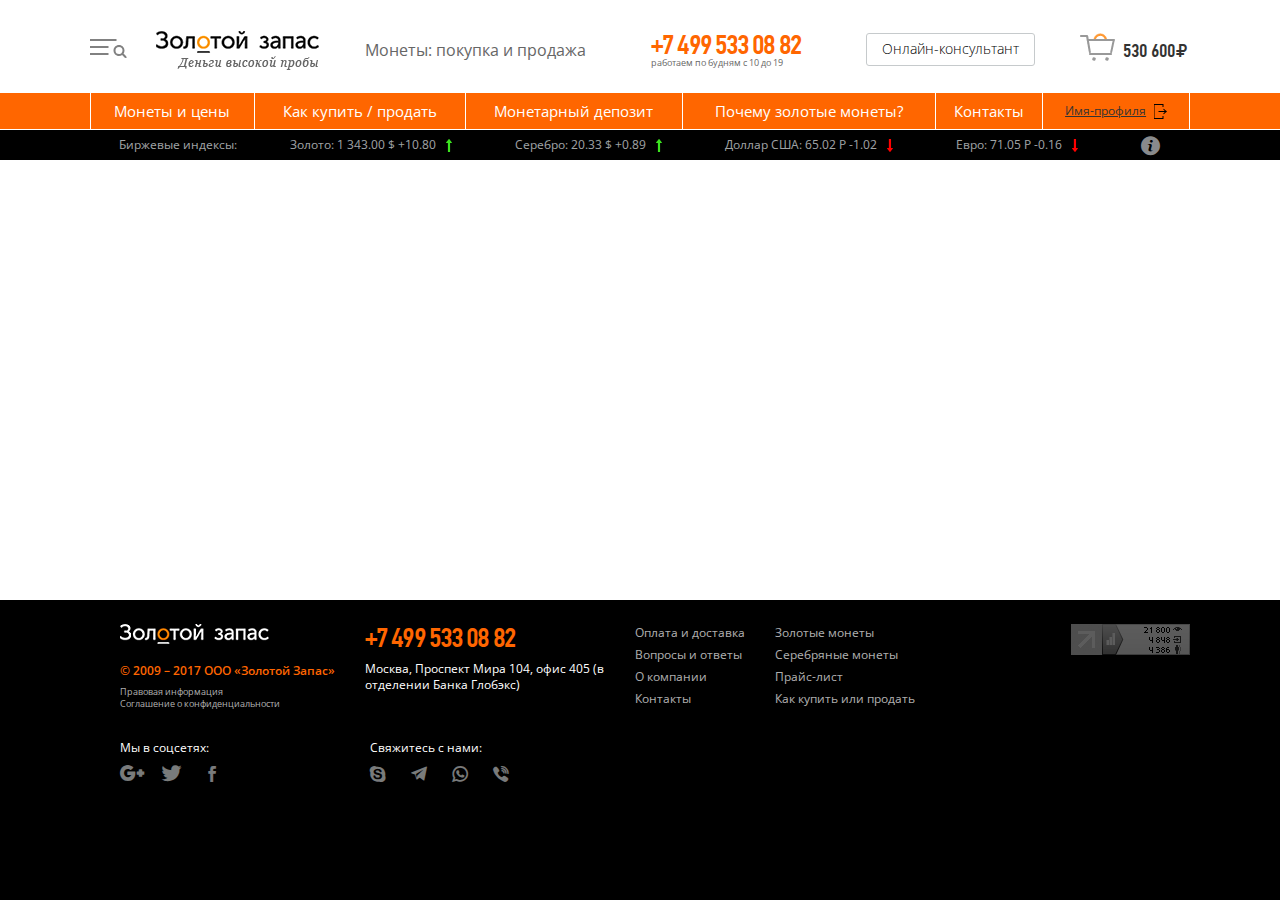
==== index.html @ cbbac718 "Add template" ====
<!DOCTYPE html>
<html lang="en">
  <head>
    <meta charset="UTF-8"/>
    <title>Home</title>
    <meta name="keywords" content=""/>
    <meta name="description" content=""/>
    <meta name="viewport" content="width=device-width, initial-scale=1.0"/>
    <link href="css/style.css" rel="stylesheet"/>
    <script src="js/jquery.js"></script>
    <script src="js/modal.js"></script>
    <script src="js/slick.min.js"></script>
    <script src="js/function.js"></script>
  </head>
  <body>
    <div class="wrapper">
      <!-- begin header -->
      <header class="header">
        <div class="container_center"><a class="logo"><img src="img/logo.png"/></a>
          <!-- begin header_cart -->
          <div class="header_cart"><img src="img/cart.png"/><span>530 600 </span><span class="rub">P</span></div>
          <!-- end header_cart -->
          
          <!-- begin header_center -->
          <div class="header_center">
            <!-- begin sub_title -->
            <div class="header_sub_title">Монеты: покупка и продажа</div>
            <!-- end sub_title -->
            
            <!-- begin header_phone -->
            <div class="header_phone"><a href="tel: +7 499 533 08 82" class="phone">+7 499 533 08 82</a><span>работаем по будням с 10 до 19</span></div>
            <!-- end header_phone -->
            
            <!-- begin header_support -->
            <div class="header_support">
              <!-- Add class btn_disable to button-->
              <button class="btn">Онлайн-консультант</button>
            </div>
            <!-- end header_support -->
            
          </div>
          <!-- end header_center -->
          
          <!-- Toggle open menu--><a class="icon_drop_menu"></a>
          <!-- begin header_drop -->
          <div class="header_drop">
            <!-- begin drop_menu -->
            <div class="drop_menu">
              <!-- begin drop_menu_top -->
              <div class="drop_menu_top"><a class="logo"><img src="img/logo.png"/></a><a class="icon_close"></a>
                <div class="drop_menu_search">
                  <input placeholder="Поиск по сайту"/>
                  <button class="btn_search"></button>
                </div>
              </div>
              <!-- end drop_menu_top -->
              <!-- begin drop_menu_bottom -->
              <div class="drop_menu_bottom">
                <!-- begin grid_drop_menu_grid-->
                <div class="grid grid__4 grid_drop_menu_grid">
                  <!-- Column 1-->
                  <div class="grid__wrapper">
                    <ul class="drop_menu_list">
                      <li><a href="#">Монеты и цены</a>
                        <ul class="list_round">
                          <li><a href="#">Золотые монеты</a>
                            <ul class="list_line">
                              <li><a href="#">Инвестиционные</a></li>
                              <li><a href="#">Памятные</a></li>
                            </ul>
                          </li>
                        </ul>
                        <ul class="list_round">
                          <li><a href="#">Серебряные монеты</a>
                            <ul class="list_line">
                              <li><a href="#">Инвестиционные</a></li>
                              <li><a href="#">Памятные</a></li>
                            </ul>
                          </li>
                        </ul>
                      </li>
                      <li><a href="#">Как купить / продать</a></li>
                    </ul>
                  </div>
                  <!-- Column 2-->
                  <div class="grid__wrapper">
                    <ul class="drop_menu_list">
                      <li><a href="#">Монетарный депозит</a>
                        <ul class="list">
                          <li><a href="#">Почему золотые монеты?</a>
                            <ul class="list_line">
                              <li><a href="#">Золотой ликбез</a></li>
                              <li><a href="#">Видео-материалы</a></li>
                              <li><a href="#">Полезные сведения</a></li>
                              <li><a href="#">Афоризмы о золоте</a></li>
                            </ul>
                          </li>
                          <li><a href="#">Новости рынка и аналитика</a></li>
                          <li> <a href="#">Биржевые индексы</a></li>
                        </ul>
                      </li>
                    </ul>
                  </div>
                  <!-- Column 3-->
                  <div class="grid__wrapper">
                    <ul class="drop_menu_list">
                      <li><a href="#">Поддержка клиентов:</a></li>
                      <li><a href="tel: +7 (499) 553-08-82" class="phone">+7 (499) 553-08-82</a></li>
                      <li><a href="tel: 8 (800) 555-08-80" class="phone">8 (800) 555-08-80</a></li>
                      <li><a href="mailto: support@zolotoy-zapas.ru">support@zolotoy-zapas.ru</a>
                        <ul class="list">
                          <li> <a href="#">Онлайн-чат</a></li>
                          <li> <a href="#">Оплата и доставка</a></li>
                        </ul>
                      </li>
                    </ul>
                  </div>
                  <!-- Column 4-->
                  <div class="grid__wrapper">
                    <ul class="list">
                      <li><a href="#">О компании «Золотой Запас»</a>
                        <ul class="list_line"> 
                          <li> <a href="#">Наши преимущества</a></li>
                          <li> <a href="#">Новости компании</a></li>
                          <li> <a href="#">Контакты и обратная связь</a></li>
                        </ul>
                      </li>
                      <li><a href="#">Правовая информация</a></li>
                      <li><a href="#">Соглашение о неразглашении</a></li>
                    </ul>
                  </div>
                </div>
                <!-- end grid_drop_menu_grid-->
                
              </div>
              <!-- end drop_menu_bottom -->
              
            </div>
            <!-- end drop_menu -->
            
          </div>
          <!-- end header_drop -->
        </div>
        <!-- begin header_menu -->
        <div class="header_menu">
          <div class="container_center">
            <!-- begin navbar -->
            <ul class="navbar">
              <li class="navbar__item"><a href="#" class="navbar__link">Монеты и цены</a></li>
              <li class="navbar__item"><a href="#" class="navbar__link">Как купить / продать</a></li>
              <li class="navbar__item"><a href="#" class="navbar__link">Монетарный депозит</a></li>
              <li class="navbar__item"><a href="#" class="navbar__link">Почему золотые монеты?</a></li>
              <li class="navbar__item"><a href="#" class="navbar__link">Контакты</a></li>
              <li class="navbar__item"><a href="#" class="navbar__link profile_link">Имя-профиля<i class="icon_logout"></i></a></li>
            </ul>
            <!-- end navbar -->
          </div>
        </div>
        <!-- end header_menu -->
        
        <!-- begin header_exchange -->
        <div class="header_exchange">
          <div class="container_center">
            <ul class="header_exchange_list">
              <li class="header_exchange_item">Биржевые индексы:</li>
              <li class="header_exchange_item">Золото: 1 343.00 $ +10.80<a href="#" class="icon_arrow_up"></a></li>
              <li class="header_exchange_item">Серебро: 20.33 $ +0.89<a href="#" class="icon_arrow_up"></a></li>
              <li class="header_exchange_item">Доллар США: 65.02 Р -1.02<a href="#" class="icon_arrow_down"></a></li>
              <li class="header_exchange_item">Евро: 71.05 Р -0.16<a href="#" class="icon_arrow_down"></a></li>
              <li class="header_exchange_item"><i class="icon_info"></i></li>
            </ul>
          </div>
        </div>
        <!-- end header_exchange -->
        
      </header>
      <!-- end header -->
      <!-- begin main__content -->
      <main class="main__content">
        <div class="container_center">
        </div>
      </main>
      <!-- end main__content -->
    </div>
    <!-- begin footer -->
    <footer class="footer">
      <div class="container_center">
        <!-- begin footer_counter -->
        <div class="footer_counter"><img src="img/count1.png" alt=""/><img src="img/count2.png" alt=""/></div>
        <!-- end footer_counter -->
        
        <!-- begin grid_footer-->
        <div class="grid grid_footer">
          <div class="grid__wrapper"><a href="#" class="logo"><img src="img/logo_dark.png"/></a>
            <div class="copy">© 2009 – 2017 ООО «Золотой Запас»</div><a class="footer_jur">Правовая информация</a><a class="footer_privacy">Соглашение о конфиденциальности</a>
          </div>
          <div class="grid__wrapper"><a href="tel: +7 499 533 08 82" class="phone">+7 499 533 08 82</a>
            <p>Москва, Проспект Мира 104, офис 405 (в отделении Банка Глобэкс)</p>
          </div>
          <div class="grid__wrapper">
            <ul class="list">
              <li><a href="#">Оплата и доставка </a></li>
              <li><a href="#">Вопросы и ответы</a></li>
              <li><a href="#">О компании</a></li>
              <li><a href="#">Контакты</a></li>
            </ul>
          </div>
          <div class="grid__wrapper">
            <ul class="list">
              <li><a href="#">Золотые монеты</a></li>
              <li><a href="#">Серебряные монеты</a></li>
              <li><a href="#">Прайс-лист</a></li>
              <li><a href="#">Как купить или продать</a></li>
            </ul>
          </div>
          <div class="grid__wrapper soc_link">
            <p>Мы в соцсетях:</p><a href="#" class="icon_google"> </a><a href="#" class="icon_tweet"> </a><a href="#" class="icon_fb"> </a>
          </div>
          <div class="grid__wrapper soc_link">
            <p>Свяжитесь с нами:</p><a href="#" class="icon_skype"> </a><a href="#" class="icon_telegram"> </a><a href="#" class="icon_watsapp"> </a><a href="#" class="icon_tel"> </a>
          </div>
        </div>
        <!-- end grid_footer-->
      </div>
    </footer>
    <!-- end footer -->
  </body>
</html>
---- css/style.css ----
@import url("https://fonts.googleapis.com/css?family=Open+Sans:400,600,700&subset=cyrillic");@import url("https://fonts.googleapis.com/css?family=Geo:400i");@font-face{font-family:PFDinTextCondPro-Medium;src:url("../fonts/PFDinTextCondPro-Medium.eot");src:url("../fonts/PFDinTextCondPro-Medium.woff2") format("woff2"),url("../fonts/PFDinTextCondPro-Medium.woff") format("woff"),url("../fonts/PFDinTextCondPro-Medium.ttf") format("truetype"),url("../fonts/PFDinTextCondPro-Medium.svg#PFDinTextCondPro-Medium") format("svg"),url("../fonts/PFDinTextCondPro-Medium.eot?#iefix") format("embedded-opentype");font-weight:normal;font-style:normal}@font-face{font-family:'icomoon';src:url("../fonts/icomoon.eot?g8jp2g");src:url("../fonts/icomoon.eot?g8jp2g#iefix") format("embedded-opentype"),url("../fonts/icomoon.ttf?g8jp2g") format("truetype"),url("../fonts/icomoon.woff?g8jp2g") format("woff"),url("../fonts/icomoon.svg?g8jp2g#icomoon") format("svg");font-weight:normal;font-style:normal}[class^="icon_"],[class*="icon_ "]{font-family:'icomoon' !important;speak:none;font-style:normal;font-weight:normal;font-variant:normal;text-transform:none;line-height:1;-webkit-font-smoothing:antialiased;-moz-osx-font-smoothing:grayscale}.icon_fb:before{content:"\e900"}.icon_google:before{content:"\e901"}.icon_skype:before{content:"\e902"}.icon_tel:before{content:"\e903"}.icon_telegram:before{content:"\e904"}.icon_tweet:before{content:"\e905"}.icon_watsapp:before{content:"\e906"}.icon_info:before{content:"\e907"}.grid:after,.footer:after,.form__row:after,.row:after,.header:after,.header_drop:after,.header_drop .drop_menu_top:after,.main__content:after,.modal-content:after{content:'';display:table;clear:both}.grid:before,.footer:before{content:'';display:table;clear:both}.fl__left{float:left}.fl__right{float:right}.form__row+*,.row+*{margin-top:15px}*{margin:0;padding:0;-moz-box-sizing:border-box;-webkit-box-sizing:border-box;box-sizing:border-box}article,aside,details,figcaption,figure,footer,header,hgroup,main,nav,section,summary{display:block}html,body,.wrapper{height:100%;position:relative;-moz-box-sizing:content-box;-webkit-box-sizing:content-box;box-sizing:content-box}body{font:14px Open Sans,sans-serif;line-height:1.2}input,textarea{outline:0}a{text-decoration:none;outline:0;cursor:pointer}a:hover{text-decoration:underline}a:focus{outline:0}ol,ul{list-style:none;padding:0;margin:0}ol ol,ol ul,ul ol,ul ul{list-style:none;padding:0;margin:0}.list{margin-top:25px;margin-bottom:25px}.list>*{line-height:18px;padding-left:15px}.list>*+*{padding-top:10px}.list_round>li{padding-left:24px;position:relative}.list_round>li:before{content:'';width:12px;height:12px;background-color:#ff6600;display:inline-block;position:absolute;left:-24px;top:6px;-moz-border-radius:50%;-webkit-border-radius:50%;border-radius:50%}.list_line>li{padding-left:24px;position:relative}.list_line>li:before{content:'';width:13px;height:1px;background-color:#010101;left:-22px;display:inline-block;position:absolute;top:50%}p{padding:0;margin:0}img{max-width:100%}img.fl__left{margin-top:14px;margin-right:29px;margin-bottom:20px}img.fl__right{margin-top:14px;margin-bottom:20px;margin-left:29px}.wrapper{min-height:100%;height:auto !important;height:100%;margin:0 auto -300px auto}.container_center{max-width:1130px;padding:0 15px;margin-left:auto;margin-right:auto}input:not([type]),input[type=text],input[type=password],input[type=email],input[type=url],input[type=search],input[type=tel],input[type=number],input[type=datetime],textarea{background-color:white;border:1px solid #ccc;padding:6px 15px;outline:none;font-size:16px;font-weight:300;font-family:Open Sans,sans-serif;-moz-border-radius:5px;-webkit-border-radius:5px;border-radius:5px;-moz-transition:all .3s;-o-transition:all .3s;-webkit-transition:all .3s;transition:all .3s}input:not([type]):focus,input[type=text]:focus,input[type=password]:focus,input[type=email]:focus,input[type=url]:focus,input[type=search]:focus,input[type=tel]:focus,input[type=number]:focus,input[type=datetime]:focus,textarea:focus{border:1px solid #bebebe;background-color:#f6f6f6}input:not([type]):focus ::-webkit-input-placeholder,input[type=text]:focus ::-webkit-input-placeholder,input[type=password]:focus ::-webkit-input-placeholder,input[type=email]:focus ::-webkit-input-placeholder,input[type=url]:focus ::-webkit-input-placeholder,input[type=search]:focus ::-webkit-input-placeholder,input[type=tel]:focus ::-webkit-input-placeholder,input[type=number]:focus ::-webkit-input-placeholder,input[type=datetime]:focus ::-webkit-input-placeholder,textarea:focus ::-webkit-input-placeholder{color:red}input:not([type]):focus :-moz-placeholder,input[type=text]:focus :-moz-placeholder,input[type=password]:focus :-moz-placeholder,input[type=email]:focus :-moz-placeholder,input[type=url]:focus :-moz-placeholder,input[type=search]:focus :-moz-placeholder,input[type=tel]:focus :-moz-placeholder,input[type=number]:focus :-moz-placeholder,input[type=datetime]:focus :-moz-placeholder,textarea:focus :-moz-placeholder{color:red}input:not([type]):focus ::-moz-placeholder,input[type=text]:focus ::-moz-placeholder,input[type=password]:focus ::-moz-placeholder,input[type=email]:focus ::-moz-placeholder,input[type=url]:focus ::-moz-placeholder,input[type=search]:focus ::-moz-placeholder,input[type=tel]:focus ::-moz-placeholder,input[type=number]:focus ::-moz-placeholder,input[type=datetime]:focus ::-moz-placeholder,textarea:focus ::-moz-placeholder{color:red}input:not([type]):focus :-ms-input-placeholder,input[type=text]:focus :-ms-input-placeholder,input[type=password]:focus :-ms-input-placeholder,input[type=email]:focus :-ms-input-placeholder,input[type=url]:focus :-ms-input-placeholder,input[type=search]:focus :-ms-input-placeholder,input[type=tel]:focus :-ms-input-placeholder,input[type=number]:focus :-ms-input-placeholder,input[type=datetime]:focus :-ms-input-placeholder,textarea:focus :-ms-input-placeholder{color:red}input:not([type]).input_error,input[type=text].input_error,input[type=password].input_error,input[type=email].input_error,input[type=url].input_error,input[type=search].input_error,input[type=tel].input_error,input[type=number].input_error,input[type=datetime].input_error,textarea.input_error{background-color:#fff0f0;border:1px solid red}input:not([type]) ::-webkit-input-placeholder,input[type=text] ::-webkit-input-placeholder,input[type=password] ::-webkit-input-placeholder,input[type=email] ::-webkit-input-placeholder,input[type=url] ::-webkit-input-placeholder,input[type=search] ::-webkit-input-placeholder,input[type=tel] ::-webkit-input-placeholder,input[type=number] ::-webkit-input-placeholder,input[type=datetime] ::-webkit-input-placeholder,textarea ::-webkit-input-placeholder{color:#b3b3b3}input:not([type]) :-moz-placeholder,input[type=text] :-moz-placeholder,input[type=password] :-moz-placeholder,input[type=email] :-moz-placeholder,input[type=url] :-moz-placeholder,input[type=search] :-moz-placeholder,input[type=tel] :-moz-placeholder,input[type=number] :-moz-placeholder,input[type=datetime] :-moz-placeholder,textarea :-moz-placeholder{color:#b3b3b3}input:not([type]) ::-moz-placeholder,input[type=text] ::-moz-placeholder,input[type=password] ::-moz-placeholder,input[type=email] ::-moz-placeholder,input[type=url] ::-moz-placeholder,input[type=search] ::-moz-placeholder,input[type=tel] ::-moz-placeholder,input[type=number] ::-moz-placeholder,input[type=datetime] ::-moz-placeholder,textarea ::-moz-placeholder{color:#b3b3b3}input:not([type]) :-ms-input-placeholder,input[type=text] :-ms-input-placeholder,input[type=password] :-ms-input-placeholder,input[type=email] :-ms-input-placeholder,input[type=url] :-ms-input-placeholder,input[type=search] :-ms-input-placeholder,input[type=tel] :-ms-input-placeholder,input[type=number] :-ms-input-placeholder,input[type=datetime] :-ms-input-placeholder,textarea :-ms-input-placeholder{color:#b3b3b3}input[type=search]::-webkit-search-cancel-button,input[type=search]::-webkit-search-decoration{-webkit-appearance:none}input[type=number]::-webkit-inner-spin-button,input[type=number]::-webkit-outer-spin-button{height:auto}input[type=checkbox],input[type=radio]{padding:0}input[type=checkbox]:not(:disabled),input[type=radio]:not(:disabled){cursor:pointer}input[type=checkbox],input[type=radio]{display:inline-block;height:14px;width:14px;border:1px solid #aaa;overflow:hidden;margin-top:-4px;vertical-align:middle;-webkit-appearance:none;outline:0;background:0 0;text-align:center;position:relative}input[type=radio]{border-radius:50%}input[type=checkbox]:before,input[type=radio]:before{display:block}input[type=radio]:checked:before{content:'';width:6px;height:6px;top:50%;left:50%;margin-top:-3px;margin-left:-3px;display:block;position:absolute;border-radius:50%;background:#000}input[type=checkbox]:checked:before,input[type=checkbox]:indeterminate:before{content:"\2714";font-size:12px;-webkit-font-smoothing:antialiased;text-align:center;line-height:13px;color:#000}input[type=checkbox]:indeterminate:before{content:"\f068"}input[type=checkbox]:disabled,input[type=radio]:disabled{border-color:#ddd}input[type=radio]:disabled:checked:before{background-color:#aaa}input[type=checkbox]:disabled:checked:before,input[type=checkbox]:disabled:indeterminate:before{color:#aaa}.error{color:red}.grid{margin-left:-30px;display:-webkit-flex;display:flex;-webkit-flex-wrap:wrap;flex-wrap:wrap}.grid__wrapper{padding-left:30px;padding-bottom:30px;-webkit-flex:none;flex:none;float:left}.grid__item.active{border:3px solid #ddd}.grid__1 .grid__wrapper{width:100%}.grid__2 .grid__wrapper{width:50%}.grid__3 .grid__wrapper{width:33.333%}.grid__4 .grid__wrapper{width:25%}.grid__5 .grid__wrapper{width:20%}.btn{color:#000;font-family:Open Sans,sans-serif;font-size:14px;font-weight:300;padding:5px 15px 7px;border:1px solid #c6cacc;outline:none;text-decoration:none;display:inline-block;background-color:transparent;text-align:center;max-width:100%;cursor:pointer;-moz-border-radius:3px;-webkit-border-radius:3px;border-radius:3px;-moz-transition:all .3s;-o-transition:all .3s;-webkit-transition:all .3s;transition:all .3s}.btn:hover{background-color:#ff6600;color:#fff;border-color:#ff6600}.btn__primary{background-color:#000;color:#fff}.btn__primary:hover{background-color:#333}.btn__success{background-color:#27BA6C;color:#fff}.btn__success:hover{background-color:#68dfa0}.btn__info{background-color:#03a9f4;color:#fff}.btn__info:hover{background-color:#60ccfd}.btn__warning{background-color:#f83;color:#fff}.btn__warning:hover{background-color:#ffc499}.btn__danger{background-color:#ff1a1a;color:#fff}.btn__danger:hover{background-color:#ff8080}.btn_disable{border:1px solid #cccccc;color:#999999;cursor:default}.btn_disable:hover{border:1px solid #cccccc;background-color:transparent;color:#999999}.column{-moz-columns:300px 3;-webkit-columns:300px 3;columns:300px 3;-moz-column-gap:40px;-webkit-column-gap:40px;column-gap:40px;-moz-column-rule:0px solid #000;-webkit-column-rule:0px solid #000;column-rule:0px solid #000}.soc{float:left}.soc a{display:inline-block;width:30px;height:30px;-moz-border-radius:50%;-webkit-border-radius:50%;border-radius:50%;background-color:#000;text-align:center;text-decoration:none;-moz-transition:all .3s;-o-transition:all .3s;-webkit-transition:all .3s;transition:all .3s}.soc a:hover{opacity:.8}.soc a:before{content:'soc';color:#fff;text-decoration:none}.rub{font-style:normal;position:relative;display:inline-block;vertical-align:baseline;font-family:PFDinTextCondPro-Medium;padding:0 3px}.rub:before{content:'=';font-family:PFDinTextCondPro-Medium;position:absolute;bottom:-1px;left:-4px;display:block;margin:0 5px}.phone{color:#f60;font-family:PFDinTextCondPro-Medium;font-size:27px;font-weight:500;line-height:27px;text-decoration:none;letter-spacing:-0.07em;-moz-transition:all .3;-o-transition:all .3;-webkit-transition:all .3;transition:all .3}.phone:hover{opacity:.8;text-decoration:none}.breadcrumb li{display:inline-block;vertical-align:baseline}.breadcrumb li:not(:first-child):before{content:'/';display:inline-block}.breadcrumb li:last-child a{cursor:default;text-decoration:none}.breadcrumb li a{font-size:12px}.pagination li{display:inline-block}.pagination li a{display:block;text-align:center}.pagination li.prev a:before{content:'<'}.pagination li.next a:before{content:'>'}.header>.container_center{position:relative;padding:31px 15px 24px}.header_center{overflow:hidden;text-align:center}.header_center>*{display:inline-block;vertical-align:middle;margin:0 4%}.header_sub_title{color:#666666;font-size:16px;font-weight:400;line-height:24px}.header_phone{text-align:left;color:#666666;font-size:9px}.header_phone>*{display:block}.header_menu{background-color:#ff6600;color:#ffffff;border-bottom:1px solid #fff}.header_exchange{background-color:#000;color:rgba(233,238,241,0.7);font-size:12px;font-weight:400}.header_exchange_list{text-align:center}.header_exchange_item{display:inline-block;vertical-align:top;padding:8px 25px}.header_exchange .icon_info{margin-bottom:-6px;display:block;margin-top:-2px;color:rgba(198,202,204,0.7)}.header_cart{float:right;white-space:nowrap;color:#333333;font-family:PFDinTextCondPro-Medium;font-size:18px;font-weight:500;line-height:20px;margin-top:2px}.header_cart>*{display:inline-block;vertical-align:bottom}.header_cart img{margin-right:8px}.icon_arrow_up{background:url('../img/arrow_up.svg?1483449010') no-repeat center center;width:6px;height:13px;display:inline-block;vertical-align:middle;margin:0 10px}.icon_arrow_down{background:url('../img/arrow_down.svg?1483448930') no-repeat center center;width:6px;height:13px;display:inline-block;vertical-align:middle;margin:0 10px}.icon_info{font-size:20px}.logo{float:left;padding-left:66px}.stiky{position:fixed;top:0;left:0;width:100%}.icon_drop_menu{width:37px;height:19px;display:inline-block;background:url('../img/menu.svg?1483386050') no-repeat center center;position:absolute;top:39px;left:15px;-moz-transition:all .3s;-o-transition:all .3s;-webkit-transition:all .3s;transition:all .3s}.icon_drop_menu:hover{opacity:.7}.header_drop{position:absolute;top:-300px;left:0;width:100%;padding:27px 49px 27px;background-color:#f3f5f6;overflow:hidden;height:0;-moz-box-shadow:0 5px 15px rgba(0,0,0,0.25);-webkit-box-shadow:0 5px 15px rgba(0,0,0,0.25);box-shadow:0 5px 15px rgba(0,0,0,0.25);filter:progid:DXImageTransform.Microsoft.Alpha(Opacity=98);opacity:.98;-moz-transition:all .5s;-o-transition:all .5s;-webkit-transition:all .5s;transition:all .5s}.header_drop.open{top:0;height:auto}.header_drop .drop_menu_top{margin-bottom:25px}.header_drop .drop_menu_search{overflow:hidden;display:block;position:relative;margin:0 15px;padding-right:24px}.header_drop .drop_menu_search input{width:100%;height:45px;-moz-border-radius:3px;-webkit-border-radius:3px;border-radius:3px;border:1px solid #c6cacc;background-color:transparent;font-size:16px;color:rgba(0,0,0,0.6);display:inline-block}.header_drop .drop_menu ul{list-style:none;font-size:16px}.header_drop .drop_menu ul>li{padding:5px 0}.header_drop .drop_menu ul>li a{color:#010101}.header_drop .drop_menu ul>li a:hover{color:#f60}.header_drop .drop_menu ul>li a+ul{margin-top:7px}.header_drop .drop_menu ul>li ul{padding-left:24px}.header_drop .drop_menu ul>li>ul{font-size:14px}.header_drop .drop_menu ul>li>ul>li{padding:4px 0}.header_drop .drop_menu ul>li>ul>li a+ul{margin-top:3px}.header_drop .drop_menu ul>li>ul>li>ul{font-size:12px}.header_drop .drop_menu_bottom{padding:0 6px 0 19px}.header_drop .list_round>li:before{content:'';top:6px}.header_drop .logo{padding-left:17px;margin-top:4px;margin-right:23px}.header_drop .btn_search{width:26px;height:26px;position:absolute;display:block;top:9px;right:38px;background:url('../img/search.svg?1483449941') no-repeat center center;border:none;outline:0;cursor:pointer;-moz-transition:all .3s;-o-transition:all .3s;-webkit-transition:all .3s;transition:all .3s}.header_drop .btn_search:hover{opacity:.8}.header_drop .phone{color:#f60 !important;font-size:18px;line-height:20px;padding-top:4px;display:inline-block}.header_drop a[href*="mailto"]{font-size:14px}.header_drop a[href*="mailto"]:hover{color:#010101 !important}.header_drop .list{margin-top:0;margin-bottom:0;padding-left:0 !important;font-size:14px !important;list-style:none !important}.header_drop .list li{list-style:none !important}.header_drop .icon_close{width:19px;height:19px;margin-top:13px;float:right;display:inline-block;background:url('../img/close.svg?1483449759') no-repeat center center;cursor:pointer;-moz-transition:all .3s;-o-transition:all .3s;-webkit-transition:all .3s;transition:all .3s}.header_drop .icon_close:hover{opacity:.3}.icon_logout{width:13px;height:15px;background:url('../img/logout.svg?1483388997') no-repeat center center;display:inline-block;vertical-align:middle;margin-left:8px}.navbar{overflow:hidden;text-align:center;display:table;width:100%;border-left:1px solid #fff;border-right:1px solid #fff;height:36px}.navbar__item{display:table-cell;vertical-align:middle}.navbar__item:nth-child(n+2){border-left:1px solid #fff}.navbar__link{font-size:15px;color:#fff;display:block;text-align:center;padding:0 8px}.navbar__link:hover,.navbar__link.active{background:url('../img/arrow_right.svg?1483449692') no-repeat left -1px center;text-decoration:none}.navbar__link.profile_link{color:#333333;font-size:12px;white-space:nowrap;background:none;text-decoration:underline;padding-top:2px}.navbar__link.profile_link:hover{text-decoration:none}.main__content{padding-bottom:300px}.footer{position:relative;height:300px;background:#000;color:rgba(255,255,255,0.7);font-size:12px;line-height:1.3}.footer .container_center{padding-top:24px;padding-bottom:10px}.footer .grid_footer{overflow:hidden}.footer .grid__wrapper{max-width:270px}.footer .logo{padding:0 0 15px;display:block;float:none}.footer .copy{color:#ff6600;font-weight:600;text-align:left;margin-bottom:8px}.footer .footer_jur{font-size:9px;display:block}.footer .footer_privacy{font-size:9px;display:block}.footer .phone{margin-bottom:10px;display:block}.footer .list{max-width:150px;margin:0}.footer .list li{padding-left:0}.footer .list li+*{padding-top:4px}.footer .list a{color:rgba(255,255,255,0.7)}.footer p{color:#fff}.footer_counter{float:right}.footer_counter img{float:left}.footer .soc_link{width:250px}.footer .soc_link p{margin-bottom:10px}.footer .soc_link a{font-size:17px;color:rgba(243,246,247,0.5);display:inline-block;vertical-align:baseline;width:41px;-moz-transition:all .3s;-o-transition:all .3s;-webkit-transition:all .3s;transition:all .3s}.footer .soc_link a:hover{color:#61aadf;text-decoration:none}.footer .soc_link .icon_fb{text-align:center;width:20px}.modal{display:none;overflow:auto;overflow-y:scroll;position:fixed;top:0;right:0;bottom:0;left:0;z-index:1050;-webkit-overflow-scrolling:touch;outline:0}.modal-open{overflow:hidden}.modal-close{position:absolute;width:21px;height:21px;right:-23px;top:-23px}.modal-close:hover{opacity:.8}.modal.fade .modal-dialog{-moz-transform:translate(0, -25%);-ms-transform:translate(0, -25%);-webkit-transform:translate(0, -25%);transform:translate(0, -25%);-moz-transition:-moz-transform .3s ease-out;-o-transition:-o-transform .3s ease-out;-webkit-transition:-webkit-transform .3s ease-out;transition:transform .3s ease-out}.modal.in .modal-dialog{-moz-transform:translate(0, 0);-ms-transform:translate(0, 0);-webkit-transform:translate(0, 0);transform:translate(0, 0);position:relative}.modal-dialog{position:relative;width:auto;margin:10px}.modal-content{position:relative;background-color:#fff;border:1px solid #999;border:1px solid rgba(0,0,0,0.2);-moz-border-radius:6px;-webkit-border-radius:6px;border-radius:6px;-moz-box-shadow:0 3px 9px rgba(0,0,0,0.5);-webkit-box-shadow:0 3px 9px rgba(0,0,0,0.5);box-shadow:0 3px 9px rgba(0,0,0,0.5);background-clip:padding-box;outline:0;padding:46px 53px}.modal-backdrop{position:fixed;top:0;right:0;bottom:0;left:0;z-index:1040;background-color:#000}.modal-backdrop.fade{opacity:0;filter:alpha(opacity=0)}.modal-backdrop.in{opacity:.5;filter:alpha(opacity=50)}.modal-header{padding:15px 0;min-height:16.42857143px;color:#666;font-size:18px}.modal-header .close{margin-top:-2px}.modal-title{margin:0;line-height:1.42857143}.modal-body{position:relative;padding:0}.modal-footer{margin-top:15px;padding:19px 20px 20px;text-align:right;border-top:1px solid #e5e5e5}.modal-footer .btn+.btn{margin-left:5px;margin-bottom:0}.modal-footer .btn-group .btn+.btn{margin-left:-1px}.modal-footer .btn-block+.btn-block{margin-left:0}.slick-slider{position:relative;display:block;box-sizing:border-box;-webkit-touch-callout:none;-webkit-user-select:none;-khtml-user-select:none;-moz-user-select:none;-ms-user-select:none;user-select:none;-ms-touch-action:pan-y;touch-action:pan-y;-webkit-tap-highlight-color:transparent}.slick-list{position:relative;overflow:hidden;display:block;margin:0;padding:0}.slick-list:focus{outline:none}.slick-list.dragging{cursor:pointer;cursor:hand}.slick-slider .slick-track,.slick-slider .slick-list{-webkit-transform:translate3d(0, 0, 0);-moz-transform:translate3d(0, 0, 0);-ms-transform:translate3d(0, 0, 0);-o-transform:translate3d(0, 0, 0);transform:translate3d(0, 0, 0)}.slick-track{position:relative;left:0;top:0;display:block}.slick-track:before,.slick-track:after{content:"";display:table}.slick-track:after{clear:both}.slick-loading .slick-track{visibility:hidden}.slick-slide{float:left;height:100%;min-height:1px;display:none}[dir="rtl"] .slick-slide{float:right}.slick-slide img{display:block}.slick-slide.slick-loading img{display:none}.slick-slide.dragging img{pointer-events:none}.slick-initialized .slick-slide{display:block}.slick-loading .slick-slide{visibility:hidden}.slick-vertical .slick-slide{display:block;height:auto;border:1px solid transparent}.slick-arrow.slick-hidden{display:none}
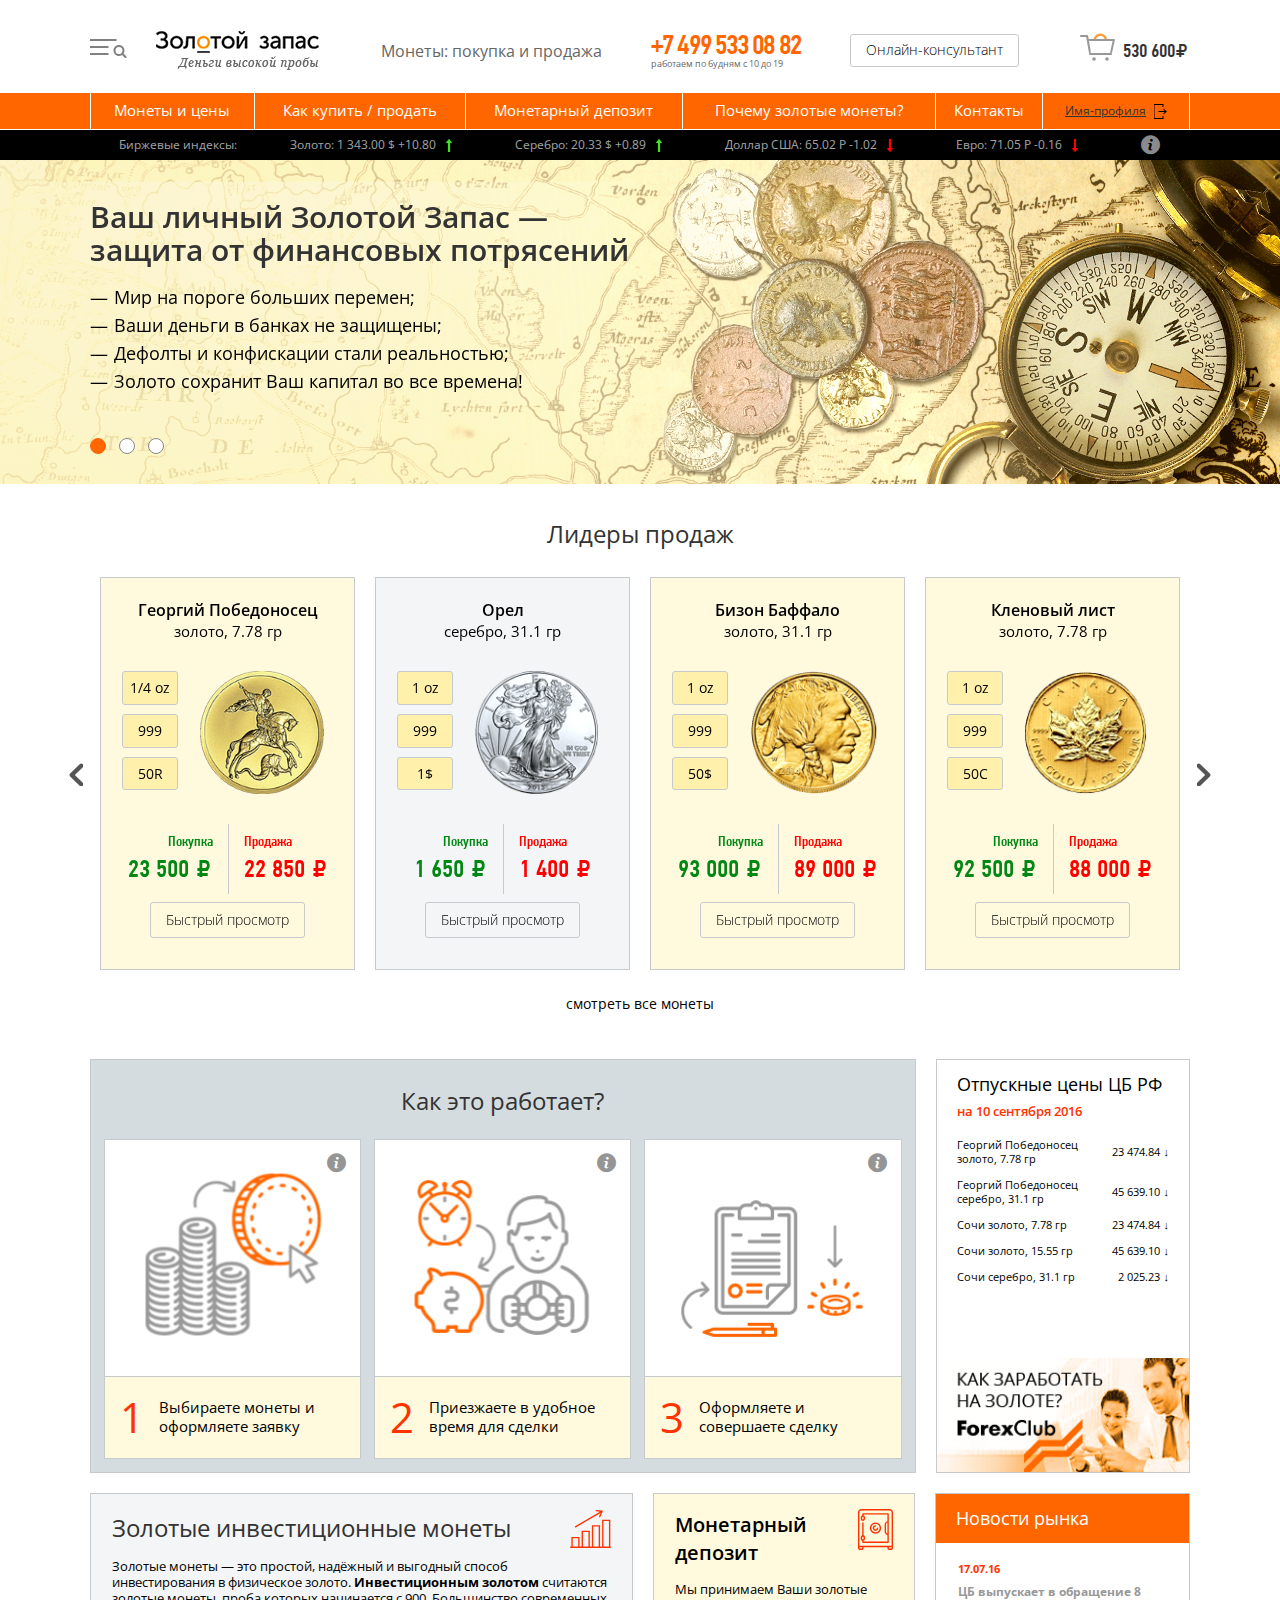
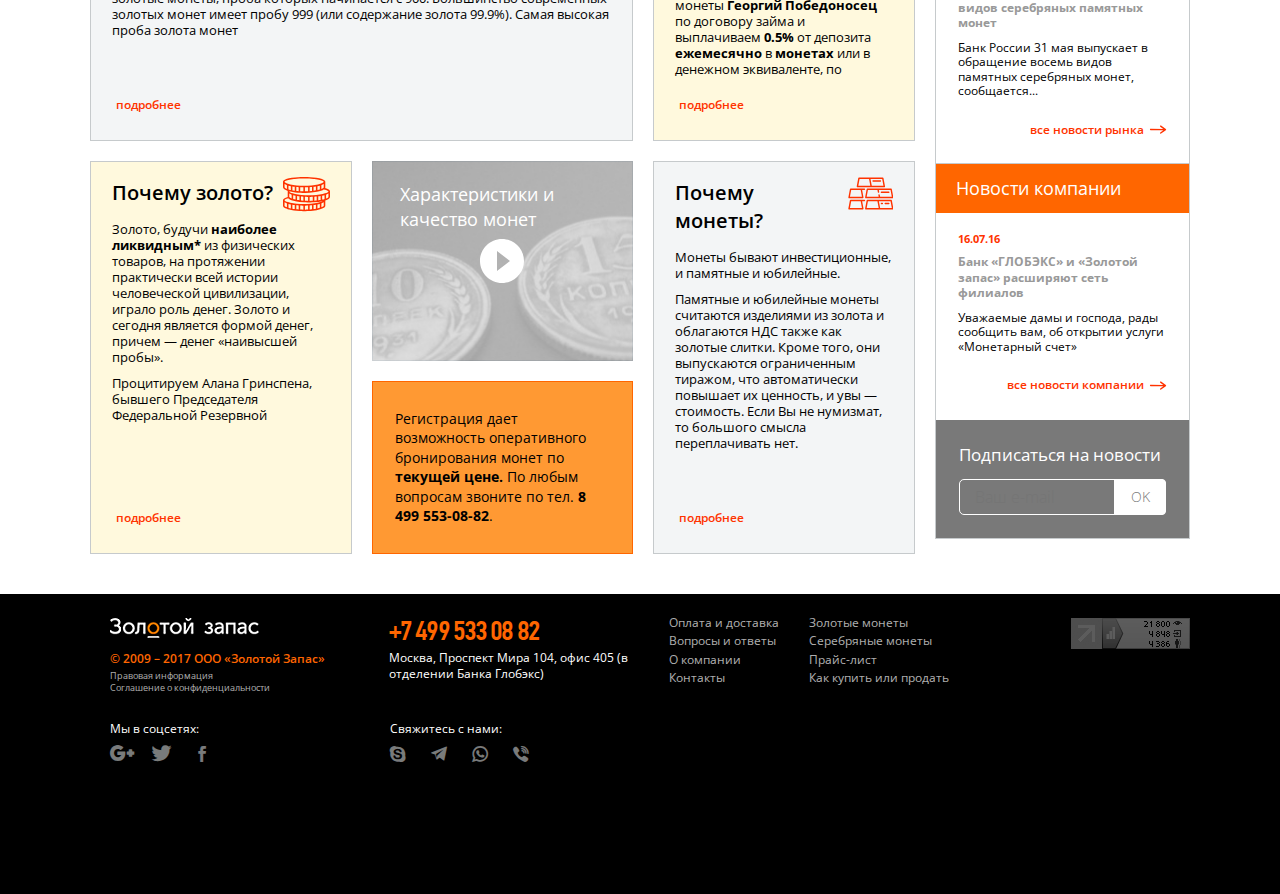
==== commit c5a0adb5: "Index page" ====
--- a/index.html
+++ b/index.html
@@ -1,18 +1,17 @@
 <!DOCTYPE html>
 <html lang="en">
-  <head>
-    <meta charset="UTF-8"/>
-    <title>Home</title>
-    <meta name="keywords" content=""/>
-    <meta name="description" content=""/>
-    <meta name="viewport" content="width=device-width, initial-scale=1.0"/>
-    <link href="css/style.css" rel="stylesheet"/>
-    <script src="js/jquery.js"></script>
-    <script src="js/modal.js"></script>
-    <script src="js/slick.min.js"></script>
-    <script src="js/function.js"></script>
-  </head>
-  <body>
+  <head></head>
+  <meta charset="UTF-8"/>
+  <title>Главная - Золотой запас</title>
+  <meta name="keywords" content=""/>
+  <meta name="description" content=""/>
+  <meta name="viewport" content="width=device-width, initial-scale=1.0"/>
+  <link href="css/style.css" rel="stylesheet"/>
+  <script src="js/jquery.js"></script>
+  <script src="js/modal.js"></script>
+  <script src="js/slick.min.js"></script>
+  <script src="js/function.js"></script>
+  <body class="home">
     <div class="wrapper">
       <!-- begin header -->
       <header class="header">
@@ -175,9 +174,380 @@
         
       </header>
       <!-- end header -->
+      <div class="top_slider">
+        <div class="slick slider_image">
+          <div style="background-image: url('img/top_slider.jpg')" class="slider_item"></div>
+          <div style="background-image: url('img/top_slider.jpg')" class="slider_item"></div>
+          <div style="background-image: url('img/top_slider.jpg')" class="slider_item"></div>
+        </div>
+        <div class="slick slider_text">
+          <div class="slider_item">
+            <div class="slider_text_title">Ваш личный Золотой Запас  — защита от финансовых потрясений</div>
+            <ul class="slider_text_list"> 
+              <li>Мир на пороге больших перемен;</li>
+              <li>Ваши деньги в банках не защищены;</li>
+              <li>Дефолты и конфискации стали реальностью;</li>
+              <li>Золото сохранит Ваш капитал во все времена!</li>
+            </ul>
+          </div>
+          <div class="slider_item">
+            <div class="slider_text_title">Ваш личный Золотой Запас  — защита от финансовых потрясений</div>
+            <ul class="slider_text_list">
+              <li>Мир на пороге больших перемен;</li>
+              <li>Ваши деньги в банках не защищены;</li>
+              <li>Дефолты и конфискации стали реальностью;</li>
+              <li>Золото сохранит Ваш капитал во все времена!</li>
+              <li>Золото сохранит Ваш капитал во все времена!</li>
+            </ul>
+          </div>
+          <div class="slider_item">
+            <div class="slider_text_title">Ваш личный Золотой Запас  — защита от финансовых потрясений</div>
+            <ul class="slider_text_list">
+              <li>Мир на пороге больших перемен;</li>
+              <li>Ваши деньги в банках не защищены;</li>
+              <li>Дефолты и конфискации стали реальностью;</li>
+            </ul>
+          </div>
+        </div>
+      </div>
+      <div class="container_center">
+        <h2 class="h2 text_center">Лидеры продаж</h2>
+        <!-- begin coin slider -->
+        <div class="slick coin_slider">
+          <div class="slider_item coin_box coin_gold">
+            <div class="coin_box_title">Георгий Победоносец</div>
+            <div class="coin_box_subtitle">золото, 7.78 гр</div>
+            <div class="coin_box_prev">
+              <div class="coin_box_prev_left">
+                <div class="coin_box_prev_item">1/4 oz</div>
+                <div class="coin_box_prev_item">999</div>
+                <div class="coin_box_prev_item">50R</div>
+              </div>
+              <div class="coin_box_prev_right"><img src="img/coin1.png" alt=""/></div>
+            </div>
+            <div class="coin_box_sale">
+              <div class="coin_box_sale_left">
+                <div class="coin_box_sale_tile">Покупка</div>
+                <div class="coin_box_sale_price">23 500 <span class="rub">Р</span></div>
+              </div>
+              <div class="coin_box_sale_right">
+                <div class="coin_box_sale_tile">Продажа</div>
+                <div class="coin_box_sale_price">22 850 <span class="rub">Р</span></div>
+              </div>
+            </div>
+            <div class="coin_box_btn">
+              <button class="btn">Быстрый просмотр</button>
+            </div>
+          </div>
+          <div class="slider_item coin_box coin_silver">
+            <div class="coin_box_title">Орел</div>
+            <div class="coin_box_subtitle">серебро, 31.1 гр</div>
+            <div class="coin_box_prev">
+              <div class="coin_box_prev_left">
+                <div class="coin_box_prev_item">1 oz</div>
+                <div class="coin_box_prev_item">999</div>
+                <div class="coin_box_prev_item">1$</div>
+              </div>
+              <div class="coin_box_prev_right"><img src="img/coin2.png" alt=""/></div>
+            </div>
+            <div class="coin_box_sale">
+              <div class="coin_box_sale_left">
+                <div class="coin_box_sale_tile">Покупка</div>
+                <div class="coin_box_sale_price">1 650 <span class="rub">Р</span></div>
+              </div>
+              <div class="coin_box_sale_right">
+                <div class="coin_box_sale_tile">Продажа</div>
+                <div class="coin_box_sale_price">1 400 <span class="rub">Р</span></div>
+              </div>
+            </div>
+            <div class="coin_box_btn">
+              <button class="btn">Быстрый просмотр</button>
+            </div>
+          </div>
+          <div class="slider_item coin_box coin_gold">
+            <div class="coin_box_title">Бизон Баффало</div>
+            <div class="coin_box_subtitle">золото, 31.1 гр</div>
+            <div class="coin_box_prev">
+              <div class="coin_box_prev_left">
+                <div class="coin_box_prev_item">1 oz</div>
+                <div class="coin_box_prev_item">999</div>
+                <div class="coin_box_prev_item">50$</div>
+              </div>
+              <div class="coin_box_prev_right"><img src="img/coin3.png" alt=""/></div>
+            </div>
+            <div class="coin_box_sale">
+              <div class="coin_box_sale_left">
+                <div class="coin_box_sale_tile">Покупка</div>
+                <div class="coin_box_sale_price">93 000 <span class="rub">Р</span></div>
+              </div>
+              <div class="coin_box_sale_right">
+                <div class="coin_box_sale_tile">Продажа</div>
+                <div class="coin_box_sale_price">89 000 <span class="rub">Р</span></div>
+              </div>
+            </div>
+            <div class="coin_box_btn">
+              <button class="btn">Быстрый просмотр</button>
+            </div>
+          </div>
+          <div class="slider_item coin_box coin_gold">
+            <div class="coin_box_title">Кленовый лист</div>
+            <div class="coin_box_subtitle">золото, 7.78 гр</div>
+            <div class="coin_box_prev">
+              <div class="coin_box_prev_left">
+                <div class="coin_box_prev_item">1 oz</div>
+                <div class="coin_box_prev_item">999</div>
+                <div class="coin_box_prev_item">50C</div>
+              </div>
+              <div class="coin_box_prev_right"><img src="img/coin4.png" alt=""/></div>
+            </div>
+            <div class="coin_box_sale">
+              <div class="coin_box_sale_left">
+                <div class="coin_box_sale_tile">Покупка</div>
+                <div class="coin_box_sale_price">92 500 <span class="rub">Р</span></div>
+              </div>
+              <div class="coin_box_sale_right">
+                <div class="coin_box_sale_tile">Продажа</div>
+                <div class="coin_box_sale_price">88 000 <span class="rub">Р</span></div>
+              </div>
+            </div>
+            <div class="coin_box_btn">
+              <button class="btn">Быстрый просмотр</button>
+            </div>
+          </div>
+          <div class="slider_item coin_box coin_gold">
+            <div class="coin_box_title">Георгий Победоносец</div>
+            <div class="coin_box_subtitle">золото, 7.78 гр</div>
+            <div class="coin_box_prev">
+              <div class="coin_box_prev_left">
+                <div class="coin_box_prev_item">1/4 oz</div>
+                <div class="coin_box_prev_item">999</div>
+                <div class="coin_box_prev_item">50R</div>
+              </div>
+              <div class="coin_box_prev_right"><img src="img/coin1.png" alt=""/></div>
+            </div>
+            <div class="coin_box_sale">
+              <div class="coin_box_sale_left">
+                <div class="coin_box_sale_tile">Покупка</div>
+                <div class="coin_box_sale_price">23 500 <span class="rub">Р</span></div>
+              </div>
+              <div class="coin_box_sale_right">
+                <div class="coin_box_sale_tile">Продажа</div>
+                <div class="coin_box_sale_price">22 850 <span class="rub">Р</span></div>
+              </div>
+            </div>
+            <div class="coin_box_btn">
+              <button class="btn">Быстрый просмотр</button>
+            </div>
+          </div>
+        </div>
+        <!-- end coin slider --><a class="view_more_coin">смотреть все монеты</a>
+      </div>
       <!-- begin main__content -->
       <main class="main__content">
         <div class="container_center">
+          <!-- begin grid_-->
+          <div class="grid grid_home_first">
+            <div class="grid__wrapper">
+              <!-- begin how_work -->
+              <div class="how_work">
+                <h2 class="h2">Как это работает?</h2>
+                <!-- begin grid_how_work-->
+                <div class="grid grid__3">
+                  <div class="grid__wrapper">
+                    <div class="how_work_item"><a class="icon_info"></a>
+                      <div class="how_work_img"><img src="img/how1.png" alt=""/></div>
+                      <div class="how_work_descript"><span class="how_work_number">1</span><span class="how_work_text">Выбираете монеты и оформляете заявку</span></div>
+                      <div class="how_work_overlay">
+                        <div class="how_work_descript"><span class="how_work_number">1</span><span class="how_work_text">Сделка</span></div>
+                        <div class="how_work_overlay_text">
+                          <ul class="list_disc">
+                            <li>Подписываете документы о совершении сделки</li>
+                            <li>Производите оплату или сдаете монеты <span class="text_danger">*</span></li>
+                            <li>Получаете монеты или деньги</li>
+                            <li class="list_item_attention">Оплата может быть произведена предварительно банковским переводом. </li>
+                          </ul>
+                        </div>
+                      </div>
+                    </div>
+                  </div>
+                  <div class="grid__wrapper">
+                    <div class="how_work_item"><a class="icon_info"></a>
+                      <div class="how_work_img"><img src="img/how2.png" alt=""/></div>
+                      <div class="how_work_descript"><span class="how_work_number">2</span><span class="how_work_text">Приезжаете в удобное время для сделки</span></div>
+                      <div class="how_work_overlay">
+                        <div class="how_work_descript"><span class="how_work_number">2</span><span class="how_work_text">Сделка</span></div>
+                        <div class="how_work_overlay_text">
+                          <ul class="list_disc">
+                            <li>Подписываете документы о совершении сделки</li>
+                            <li>Производите оплату или сдаете монеты <span class="text_danger">*</span></li>
+                            <li>Получаете монеты или деньги</li>
+                            <li class="list_item_attention">Оплата может быть произведена предварительно банковским переводом. </li>
+                          </ul>
+                        </div>
+                      </div>
+                    </div>
+                  </div>
+                  <div class="grid__wrapper">
+                    <div class="how_work_item"><a class="icon_info"></a>
+                      <div class="how_work_img"><img src="img/how3.png" alt=""/></div>
+                      <div class="how_work_descript"><span class="how_work_number">3</span><span class="how_work_text">Оформляете и совершаете сделку</span></div>
+                      <div class="how_work_overlay">
+                        <div class="how_work_descript"><span class="how_work_number">3</span><span class="how_work_text">Сделка</span></div>
+                        <div class="how_work_overlay_text">
+                          <ul class="list_disc">
+                            <li>Подписываете документы о совершении сделки</li>
+                            <li>Производите оплату или сдаете монеты <span class="text_danger">*</span></li>
+                            <li>Получаете монеты или деньги</li>
+                            <li class="list_item_attention">Оплата может быть произведена предварительно банковским переводом. </li>
+                          </ul>
+                        </div>
+                      </div>
+                    </div>
+                  </div>
+                </div>
+                <!-- end grid_how_work-->
+              </div>
+            </div>
+            <div class="grid__wrapper">
+              <div class="sidebar_box">
+                <div class="sidebar_box_title">
+                  <h4 class="h4">Отпускные цены ЦБ РФ</h4>
+                  <div class="sidebar_box_subtitle">на 10 сентября 2016</div>
+                </div>
+                <ul class="sidebar_price_list">
+                  <li class="sidebar_price_list_row"><span class="sidebar_price_list_item">Георгий Победоносец золото, 7.78 гр</span><span class="sidebar_price_list_item">23 474.84  ↓</span><i class="sidebar_price_list_tooltip">-100.34</i></li>
+                  <li class="sidebar_price_list_row"><span class="sidebar_price_list_item">Георгий Победоносец серебро, 31.1 гр</span><span class="sidebar_price_list_item">45 639.10  ↓</span><i class="sidebar_price_list_tooltip">-100.34</i></li>
+                  <li class="sidebar_price_list_row"><span class="sidebar_price_list_item">Сочи золото, 7.78 гр</span><span class="sidebar_price_list_item">23 474.84  ↓</span><i class="sidebar_price_list_tooltip">-100.34</i></li>
+                  <li class="sidebar_price_list_row"><span class="sidebar_price_list_item">Сочи золото, 15.55 гр</span><span class="sidebar_price_list_item">45 639.10  ↓</span><i class="sidebar_price_list_tooltip">-100.34</i></li>
+                  <li class="sidebar_price_list_row"><span class="sidebar_price_list_item">Сочи серебро, 31.1 гр</span><span class="sidebar_price_list_item">2 025.23  ↓</span><i class="sidebar_price_list_tooltip">-100.34</i></li>
+                </ul>
+                <div class="sidebar_box_rek"><img src="img/forex.jpg" alt=""/></div>
+              </div>
+            </div>
+          </div>
+          <!-- end grid-->
+          <!-- begin page_content -->
+          <div class="page_content">
+            <!-- begin box_preview-->
+            <div class="box_preview">
+              <div class="grid grid_preview">
+                <div class="grid__wrapper width_2_3">
+                  <div class="grid__item box_silver">
+                    <h2 class="h2 title_icon">Золотые инвестиционные монеты
+                      <div class="icon_chart"></div>
+                    </h2>
+                    <div class="box_preview_body">
+                      <div class="video_wrapper"></div>
+                      <div class="box_preview_short">
+                        <p>Золотые монеты — это простой, надёжный и выгодный способ инвестирования в физическое золото. <b>Инвестиционным золотом</b> считаются золотые монеты, проба которых начинается с 900. Большинство современных золотых монет имеет пробу 999 (или содержание золота 99.9%). Самая высокая проба золота монет</p>
+                      </div>
+                      <div class="box_preview_more">составляет 999,9. Достижение стопроцентной частоты золота является невозможным. Небольшой процент примесей в разных монетах составляют разные металлы (серебро, медь и пр.).
+                        <p><b>Вес стандартных золотых монет составляет от 1/4 до 1 тройской унции</b> (1 oz = примерно 31.1 грамм). </p>
+                        <p>Вес монет, предназначенных для инвестирования, начинается с 1 тройской унции (1 oz). Монеты весом в одну тройскую унцию — это самый распространённый способ инвестирования во мире, поэтому дальнейшая перепродажа таких монет не представляет трудности. Поскольку именно 1 oz является стандартной мерой веса инвестиционного золота, то такие монеты пользуются самым высоким спросом на рынке, а после распродажи тиража многие из них приобретают и нумизматическую ценность.  В нашей стране более широкое хождение имеют монеты весом 1/4 тройской унции, в числе которых, в частности — золотая монета <a href="#">Георгий Победоносец</a>.</p>
+                        <p>Если самым распространенным и выгодным объектом инвестирования среди современных монет являются монеты весом начиная с 1 тройской унции, то исторические золотые монеты возможно приобрести за небольшую комиссионную плату при весе начиная с 2.9 грамм.</p>
+                      </div>
+                    </div>
+                    <div class="box_preview_footer"><a href="#" class="more_detailed">подробнее</a><a href="#" class="close_detailed">скрыть</a><a href="#" class="open_detailed_link">читать полностью</a></div>
+                  </div>
+                </div>
+                <div class="grid__wrapper width_1_3">
+                  <div class="grid__item box_gold">
+                    <h3 class="h3 title_icon">Монетарный депозит
+                      <div class="icon_seif"></div>
+                    </h3>
+                    <div class="box_preview_body">
+                      <div class="video_wrapper"></div>
+                      <div class="box_preview_short">
+                        <p>Мы принимаем Ваши золотые монеты <b>Георгий Победоносец</b> по договору займа и выплачиваем <b>0.5%</b> от депозита <b>ежемесячно</b> в <b>монетах</b> или в денежном эквиваленте, по </p>
+                      </div>
+                      <div class="box_preview_more"></div>
+                    </div>
+                    <div class="box_preview_footer"><a href="#" class="more_detailed">подробнее</a><a href="#" class="close_detailed">скрыть</a><a href="#" class="open_detailed_link">читать полностью</a></div>
+                  </div>
+                </div>
+                <div class="grid__wrapper width_1_3">
+                  <div class="grid__item box_gold">
+                    <h3 class="h3 title_icon">Почему золото?
+                      <div class="icon_coin"></div>
+                    </h3>
+                    <div class="box_preview_body">
+                      <div class="video_wrapper"></div>
+                      <div class="box_preview_short">
+                        <p>Золото, будучи <b>наиболее ликвидным*</b> из физических товаров, на протяжении практически всей истории человеческой цивилизации, играло роль денег.  Золото и сегодня является формой денег, причем — денег «наивысшей пробы». </p>
+                        <p>Процитируем Алана Гринспена, бывшего Председателя Федеральной Резервной</p>
+                      </div>
+                      <div class="box_preview_more"></div>
+                    </div>
+                    <div class="box_preview_footer"><a href="#" class="more_detailed">подробнее</a><a href="#" class="close_detailed">скрыть</a><a href="#" class="open_detailed_link">читать полностью</a></div>
+                  </div>
+                </div>
+                <div class="grid__wrapper width_1_3">
+                  <div class="video_wrapper">
+                    <h4 class="h4">Характеристики и качество монет</h4><img src="img/prev1.jpg" alt=""/>
+                  </div>
+                  <div class="box_danger">
+                    <p>Регистрация дает возможность оперативного бронирования монет по <b>текущей цене.</b> По любым вопросам звоните по тел. <b>8 499 553-08-82</b>.</p>
+                  </div>
+                </div>
+                <div class="grid__wrapper width_1_3">
+                  <div class="grid__item box_silver">
+                    <h3 class="h3 title_icon">Почему монеты?
+                      <div class="icon_gold"></div>
+                    </h3>
+                    <div class="box_preview_body">
+                      <div class="video_wrapper"></div>
+                      <div class="box_preview_short">
+                        <p>Монеты бывают инвестиционные, и памятные и юбилейные. </p>
+                        <p>Памятные и юбилейные монеты считаются изделиями из золота и облагаются НДС также как золотые слитки. Кроме того, они выпускаются ограниченным тиражом, что автоматически повышает их ценность, и увы — стоимость. Если Вы не нумизмат, то большого смысла переплачивать нет.</p>
+                      </div>
+                      <div class="box_preview_more"> 
+                        <p>Lorem ipsum dolor sit amet, consectetur adipisicing elit, sed do eiusmod tempor incididunt ut labore et dolore magna aliqua. Ut enim ad minim veniam, quis nostrud exercitation ullamco laboris nisi ut aliquip ex ea commodo consequat. </p>
+                        <p>Duis aute irure dolor in reprehenderit in voluptate velit esse cillum dolore eu fugiat nulla pariatur. Excepteur sint occaecat cupidatat non proident, sunt in culpa qui officia deserunt mollit anim id est laborum.</p>
+                      </div>
+                    </div>
+                    <div class="box_preview_footer"><a href="#" class="more_detailed">подробнее</a><a href="#" class="close_detailed">скрыть</a><a href="#" class="open_detailed_link">читать полностью</a></div>
+                  </div>
+                </div>
+              </div>
+            </div>
+            <!-- end box_preview-->
+          </div>
+          <!-- end page_content -->
+          <!-- begin sidebar -->
+          <aside class="sidebar">
+            <!-- Sidebar box 2-->
+            <div class="sidebar_box">
+              <div class="sidebar_box_title sidebar_box_title_success">
+                <h4 class="h4">Новости рынка</h4>
+              </div>
+              <div class="sidebar_box_body">
+                <div class="sidebar_box_body_date">17.07.16</div>
+                <div class="sidebar_box_body_title">ЦБ выпускает в обращение 8 видов серебряных памятных монет</div>
+                <div class="sidebar_box_body_text">Банк России 31 мая выпускает в обращение восемь видов памятных серебряных монет, сообщается...</div><a href="#" class="more_detailed">все новости рынка</a>
+              </div>
+            </div>
+            <!-- Sidebar box 3-->
+            <div class="sidebar_box">
+              <div class="sidebar_box_title sidebar_box_title_success">
+                <h4 class="h4">Новости компании</h4>
+              </div>
+              <div class="sidebar_box_body">
+                <div class="sidebar_box_body_date">16.07.16</div>
+                <div class="sidebar_box_body_title">Банк «ГЛОБЭКС» и «Золотой запас» расширяют сеть филиалов</div>
+                <div class="sidebar_box_body_text">Уважаемые дамы и господа, рады сообщить вам, об открытии услуги «Монетарный счет» </div><a href="#" class="more_detailed">все новости компании</a>
+              </div>
+              <!-- begin sidebar_box_subscribe -->
+              <div class="sidebar_box_subscribe">
+                <div class="sidebar_box_subscribe_label">Подписаться на новости</div>
+                <div class="sidebar_box_subscribe_field">
+                  <input type="text" placeholder="Ваш e-mail"/>
+                  <button class="btn">Ok</button>
+                </div>
+              </div>
+              <!-- end sidebar_box_subscribe -->
+            </div>
+          </aside>
+          <!-- end sidebar -->
         </div>
       </main>
       <!-- end main__content -->
--- a/css/style.css
+++ b/css/style.css
@@ -1 +1 @@
-@import url("https://fonts.googleapis.com/css?family=Open+Sans:400,600,700&subset=cyrillic");@import url("https://fonts.googleapis.com/css?family=Geo:400i");@font-face{font-family:PFDinTextCondPro-Medium;src:url("../fonts/PFDinTextCondPro-Medium.eot");src:url("../fonts/PFDinTextCondPro-Medium.woff2") format("woff2"),url("../fonts/PFDinTextCondPro-Medium.woff") format("woff"),url("../fonts/PFDinTextCondPro-Medium.ttf") format("truetype"),url("../fonts/PFDinTextCondPro-Medium.svg#PFDinTextCondPro-Medium") format("svg"),url("../fonts/PFDinTextCondPro-Medium.eot?#iefix") format("embedded-opentype");font-weight:normal;font-style:normal}@font-face{font-family:'icomoon';src:url("../fonts/icomoon.eot?g8jp2g");src:url("../fonts/icomoon.eot?g8jp2g#iefix") format("embedded-opentype"),url("../fonts/icomoon.ttf?g8jp2g") format("truetype"),url("../fonts/icomoon.woff?g8jp2g") format("woff"),url("../fonts/icomoon.svg?g8jp2g#icomoon") format("svg");font-weight:normal;font-style:normal}[class^="icon_"],[class*="icon_ "]{font-family:'icomoon' !important;speak:none;font-style:normal;font-weight:normal;font-variant:normal;text-transform:none;line-height:1;-webkit-font-smoothing:antialiased;-moz-osx-font-smoothing:grayscale}.icon_fb:before{content:"\e900"}.icon_google:before{content:"\e901"}.icon_skype:before{content:"\e902"}.icon_tel:before{content:"\e903"}.icon_telegram:before{content:"\e904"}.icon_tweet:before{content:"\e905"}.icon_watsapp:before{content:"\e906"}.icon_info:before{content:"\e907"}.grid:after,.footer:after,.form__row:after,.row:after,.header:after,.header_drop:after,.header_drop .drop_menu_top:after,.main__content:after,.modal-content:after{content:'';display:table;clear:both}.grid:before,.footer:before{content:'';display:table;clear:both}.fl__left{float:left}.fl__right{float:right}.form__row+*,.row+*{margin-top:15px}*{margin:0;padding:0;-moz-box-sizing:border-box;-webkit-box-sizing:border-box;box-sizing:border-box}article,aside,details,figcaption,figure,footer,header,hgroup,main,nav,section,summary{display:block}html,body,.wrapper{height:100%;position:relative;-moz-box-sizing:content-box;-webkit-box-sizing:content-box;box-sizing:content-box}body{font:14px Open Sans,sans-serif;line-height:1.2}input,textarea{outline:0}a{text-decoration:none;outline:0;cursor:pointer}a:hover{text-decoration:underline}a:focus{outline:0}ol,ul{list-style:none;padding:0;margin:0}ol ol,ol ul,ul ol,ul ul{list-style:none;padding:0;margin:0}.list{margin-top:25px;margin-bottom:25px}.list>*{line-height:18px;padding-left:15px}.list>*+*{padding-top:10px}.list_round>li{padding-left:24px;position:relative}.list_round>li:before{content:'';width:12px;height:12px;background-color:#ff6600;display:inline-block;position:absolute;left:-24px;top:6px;-moz-border-radius:50%;-webkit-border-radius:50%;border-radius:50%}.list_line>li{padding-left:24px;position:relative}.list_line>li:before{content:'';width:13px;height:1px;background-color:#010101;left:-22px;display:inline-block;position:absolute;top:50%}p{padding:0;margin:0}img{max-width:100%}img.fl__left{margin-top:14px;margin-right:29px;margin-bottom:20px}img.fl__right{margin-top:14px;margin-bottom:20px;margin-left:29px}.wrapper{min-height:100%;height:auto !important;height:100%;margin:0 auto -300px auto}.container_center{max-width:1130px;padding:0 15px;margin-left:auto;margin-right:auto}input:not([type]),input[type=text],input[type=password],input[type=email],input[type=url],input[type=search],input[type=tel],input[type=number],input[type=datetime],textarea{background-color:white;border:1px solid #ccc;padding:6px 15px;outline:none;font-size:16px;font-weight:300;font-family:Open Sans,sans-serif;-moz-border-radius:5px;-webkit-border-radius:5px;border-radius:5px;-moz-transition:all .3s;-o-transition:all .3s;-webkit-transition:all .3s;transition:all .3s}input:not([type]):focus,input[type=text]:focus,input[type=password]:focus,input[type=email]:focus,input[type=url]:focus,input[type=search]:focus,input[type=tel]:focus,input[type=number]:focus,input[type=datetime]:focus,textarea:focus{border:1px solid #bebebe;background-color:#f6f6f6}input:not([type]):focus ::-webkit-input-placeholder,input[type=text]:focus ::-webkit-input-placeholder,input[type=password]:focus ::-webkit-input-placeholder,input[type=email]:focus ::-webkit-input-placeholder,input[type=url]:focus ::-webkit-input-placeholder,input[type=search]:focus ::-webkit-input-placeholder,input[type=tel]:focus ::-webkit-input-placeholder,input[type=number]:focus ::-webkit-input-placeholder,input[type=datetime]:focus ::-webkit-input-placeholder,textarea:focus ::-webkit-input-placeholder{color:red}input:not([type]):focus :-moz-placeholder,input[type=text]:focus :-moz-placeholder,input[type=password]:focus :-moz-placeholder,input[type=email]:focus :-moz-placeholder,input[type=url]:focus :-moz-placeholder,input[type=search]:focus :-moz-placeholder,input[type=tel]:focus :-moz-placeholder,input[type=number]:focus :-moz-placeholder,input[type=datetime]:focus :-moz-placeholder,textarea:focus :-moz-placeholder{color:red}input:not([type]):focus ::-moz-placeholder,input[type=text]:focus ::-moz-placeholder,input[type=password]:focus ::-moz-placeholder,input[type=email]:focus ::-moz-placeholder,input[type=url]:focus ::-moz-placeholder,input[type=search]:focus ::-moz-placeholder,input[type=tel]:focus ::-moz-placeholder,input[type=number]:focus ::-moz-placeholder,input[type=datetime]:focus ::-moz-placeholder,textarea:focus ::-moz-placeholder{color:red}input:not([type]):focus :-ms-input-placeholder,input[type=text]:focus :-ms-input-placeholder,input[type=password]:focus :-ms-input-placeholder,input[type=email]:focus :-ms-input-placeholder,input[type=url]:focus :-ms-input-placeholder,input[type=search]:focus :-ms-input-placeholder,input[type=tel]:focus :-ms-input-placeholder,input[type=number]:focus :-ms-input-placeholder,input[type=datetime]:focus :-ms-input-placeholder,textarea:focus :-ms-input-placeholder{color:red}input:not([type]).input_error,input[type=text].input_error,input[type=password].input_error,input[type=email].input_error,input[type=url].input_error,input[type=search].input_error,input[type=tel].input_error,input[type=number].input_error,input[type=datetime].input_error,textarea.input_error{background-color:#fff0f0;border:1px solid red}input:not([type]) ::-webkit-input-placeholder,input[type=text] ::-webkit-input-placeholder,input[type=password] ::-webkit-input-placeholder,input[type=email] ::-webkit-input-placeholder,input[type=url] ::-webkit-input-placeholder,input[type=search] ::-webkit-input-placeholder,input[type=tel] ::-webkit-input-placeholder,input[type=number] ::-webkit-input-placeholder,input[type=datetime] ::-webkit-input-placeholder,textarea ::-webkit-input-placeholder{color:#b3b3b3}input:not([type]) :-moz-placeholder,input[type=text] :-moz-placeholder,input[type=password] :-moz-placeholder,input[type=email] :-moz-placeholder,input[type=url] :-moz-placeholder,input[type=search] :-moz-placeholder,input[type=tel] :-moz-placeholder,input[type=number] :-moz-placeholder,input[type=datetime] :-moz-placeholder,textarea :-moz-placeholder{color:#b3b3b3}input:not([type]) ::-moz-placeholder,input[type=text] ::-moz-placeholder,input[type=password] ::-moz-placeholder,input[type=email] ::-moz-placeholder,input[type=url] ::-moz-placeholder,input[type=search] ::-moz-placeholder,input[type=tel] ::-moz-placeholder,input[type=number] ::-moz-placeholder,input[type=datetime] ::-moz-placeholder,textarea ::-moz-placeholder{color:#b3b3b3}input:not([type]) :-ms-input-placeholder,input[type=text] :-ms-input-placeholder,input[type=password] :-ms-input-placeholder,input[type=email] :-ms-input-placeholder,input[type=url] :-ms-input-placeholder,input[type=search] :-ms-input-placeholder,input[type=tel] :-ms-input-placeholder,input[type=number] :-ms-input-placeholder,input[type=datetime] :-ms-input-placeholder,textarea :-ms-input-placeholder{color:#b3b3b3}input[type=search]::-webkit-search-cancel-button,input[type=search]::-webkit-search-decoration{-webkit-appearance:none}input[type=number]::-webkit-inner-spin-button,input[type=number]::-webkit-outer-spin-button{height:auto}input[type=checkbox],input[type=radio]{padding:0}input[type=checkbox]:not(:disabled),input[type=radio]:not(:disabled){cursor:pointer}input[type=checkbox],input[type=radio]{display:inline-block;height:14px;width:14px;border:1px solid #aaa;overflow:hidden;margin-top:-4px;vertical-align:middle;-webkit-appearance:none;outline:0;background:0 0;text-align:center;position:relative}input[type=radio]{border-radius:50%}input[type=checkbox]:before,input[type=radio]:before{display:block}input[type=radio]:checked:before{content:'';width:6px;height:6px;top:50%;left:50%;margin-top:-3px;margin-left:-3px;display:block;position:absolute;border-radius:50%;background:#000}input[type=checkbox]:checked:before,input[type=checkbox]:indeterminate:before{content:"\2714";font-size:12px;-webkit-font-smoothing:antialiased;text-align:center;line-height:13px;color:#000}input[type=checkbox]:indeterminate:before{content:"\f068"}input[type=checkbox]:disabled,input[type=radio]:disabled{border-color:#ddd}input[type=radio]:disabled:checked:before{background-color:#aaa}input[type=checkbox]:disabled:checked:before,input[type=checkbox]:disabled:indeterminate:before{color:#aaa}.error{color:red}.grid{margin-left:-30px;display:-webkit-flex;display:flex;-webkit-flex-wrap:wrap;flex-wrap:wrap}.grid__wrapper{padding-left:30px;padding-bottom:30px;-webkit-flex:none;flex:none;float:left}.grid__item.active{border:3px solid #ddd}.grid__1 .grid__wrapper{width:100%}.grid__2 .grid__wrapper{width:50%}.grid__3 .grid__wrapper{width:33.333%}.grid__4 .grid__wrapper{width:25%}.grid__5 .grid__wrapper{width:20%}.btn{color:#000;font-family:Open Sans,sans-serif;font-size:14px;font-weight:300;padding:5px 15px 7px;border:1px solid #c6cacc;outline:none;text-decoration:none;display:inline-block;background-color:transparent;text-align:center;max-width:100%;cursor:pointer;-moz-border-radius:3px;-webkit-border-radius:3px;border-radius:3px;-moz-transition:all .3s;-o-transition:all .3s;-webkit-transition:all .3s;transition:all .3s}.btn:hover{background-color:#ff6600;color:#fff;border-color:#ff6600}.btn__primary{background-color:#000;color:#fff}.btn__primary:hover{background-color:#333}.btn__success{background-color:#27BA6C;color:#fff}.btn__success:hover{background-color:#68dfa0}.btn__info{background-color:#03a9f4;color:#fff}.btn__info:hover{background-color:#60ccfd}.btn__warning{background-color:#f83;color:#fff}.btn__warning:hover{background-color:#ffc499}.btn__danger{background-color:#ff1a1a;color:#fff}.btn__danger:hover{background-color:#ff8080}.btn_disable{border:1px solid #cccccc;color:#999999;cursor:default}.btn_disable:hover{border:1px solid #cccccc;background-color:transparent;color:#999999}.column{-moz-columns:300px 3;-webkit-columns:300px 3;columns:300px 3;-moz-column-gap:40px;-webkit-column-gap:40px;column-gap:40px;-moz-column-rule:0px solid #000;-webkit-column-rule:0px solid #000;column-rule:0px solid #000}.soc{float:left}.soc a{display:inline-block;width:30px;height:30px;-moz-border-radius:50%;-webkit-border-radius:50%;border-radius:50%;background-color:#000;text-align:center;text-decoration:none;-moz-transition:all .3s;-o-transition:all .3s;-webkit-transition:all .3s;transition:all .3s}.soc a:hover{opacity:.8}.soc a:before{content:'soc';color:#fff;text-decoration:none}.rub{font-style:normal;position:relative;display:inline-block;vertical-align:baseline;font-family:PFDinTextCondPro-Medium;padding:0 3px}.rub:before{content:'=';font-family:PFDinTextCondPro-Medium;position:absolute;bottom:-1px;left:-4px;display:block;margin:0 5px}.phone{color:#f60;font-family:PFDinTextCondPro-Medium;font-size:27px;font-weight:500;line-height:27px;text-decoration:none;letter-spacing:-0.07em;-moz-transition:all .3;-o-transition:all .3;-webkit-transition:all .3;transition:all .3}.phone:hover{opacity:.8;text-decoration:none}.breadcrumb li{display:inline-block;vertical-align:baseline}.breadcrumb li:not(:first-child):before{content:'/';display:inline-block}.breadcrumb li:last-child a{cursor:default;text-decoration:none}.breadcrumb li a{font-size:12px}.pagination li{display:inline-block}.pagination li a{display:block;text-align:center}.pagination li.prev a:before{content:'<'}.pagination li.next a:before{content:'>'}.header>.container_center{position:relative;padding:31px 15px 24px}.header_center{overflow:hidden;text-align:center}.header_center>*{display:inline-block;vertical-align:middle;margin:0 4%}.header_sub_title{color:#666666;font-size:16px;font-weight:400;line-height:24px}.header_phone{text-align:left;color:#666666;font-size:9px}.header_phone>*{display:block}.header_menu{background-color:#ff6600;color:#ffffff;border-bottom:1px solid #fff}.header_exchange{background-color:#000;color:rgba(233,238,241,0.7);font-size:12px;font-weight:400}.header_exchange_list{text-align:center}.header_exchange_item{display:inline-block;vertical-align:top;padding:8px 25px}.header_exchange .icon_info{margin-bottom:-6px;display:block;margin-top:-2px;color:rgba(198,202,204,0.7)}.header_cart{float:right;white-space:nowrap;color:#333333;font-family:PFDinTextCondPro-Medium;font-size:18px;font-weight:500;line-height:20px;margin-top:2px}.header_cart>*{display:inline-block;vertical-align:bottom}.header_cart img{margin-right:8px}.icon_arrow_up{background:url('../img/arrow_up.svg?1483449010') no-repeat center center;width:6px;height:13px;display:inline-block;vertical-align:middle;margin:0 10px}.icon_arrow_down{background:url('../img/arrow_down.svg?1483448930') no-repeat center center;width:6px;height:13px;display:inline-block;vertical-align:middle;margin:0 10px}.icon_info{font-size:20px}.logo{float:left;padding-left:66px}.stiky{position:fixed;top:0;left:0;width:100%}.icon_drop_menu{width:37px;height:19px;display:inline-block;background:url('../img/menu.svg?1483386050') no-repeat center center;position:absolute;top:39px;left:15px;-moz-transition:all .3s;-o-transition:all .3s;-webkit-transition:all .3s;transition:all .3s}.icon_drop_menu:hover{opacity:.7}.header_drop{position:absolute;top:-300px;left:0;width:100%;padding:27px 49px 27px;background-color:#f3f5f6;overflow:hidden;height:0;-moz-box-shadow:0 5px 15px rgba(0,0,0,0.25);-webkit-box-shadow:0 5px 15px rgba(0,0,0,0.25);box-shadow:0 5px 15px rgba(0,0,0,0.25);filter:progid:DXImageTransform.Microsoft.Alpha(Opacity=98);opacity:.98;-moz-transition:all .5s;-o-transition:all .5s;-webkit-transition:all .5s;transition:all .5s}.header_drop.open{top:0;height:auto}.header_drop .drop_menu_top{margin-bottom:25px}.header_drop .drop_menu_search{overflow:hidden;display:block;position:relative;margin:0 15px;padding-right:24px}.header_drop .drop_menu_search input{width:100%;height:45px;-moz-border-radius:3px;-webkit-border-radius:3px;border-radius:3px;border:1px solid #c6cacc;background-color:transparent;font-size:16px;color:rgba(0,0,0,0.6);display:inline-block}.header_drop .drop_menu ul{list-style:none;font-size:16px}.header_drop .drop_menu ul>li{padding:5px 0}.header_drop .drop_menu ul>li a{color:#010101}.header_drop .drop_menu ul>li a:hover{color:#f60}.header_drop .drop_menu ul>li a+ul{margin-top:7px}.header_drop .drop_menu ul>li ul{padding-left:24px}.header_drop .drop_menu ul>li>ul{font-size:14px}.header_drop .drop_menu ul>li>ul>li{padding:4px 0}.header_drop .drop_menu ul>li>ul>li a+ul{margin-top:3px}.header_drop .drop_menu ul>li>ul>li>ul{font-size:12px}.header_drop .drop_menu_bottom{padding:0 6px 0 19px}.header_drop .list_round>li:before{content:'';top:6px}.header_drop .logo{padding-left:17px;margin-top:4px;margin-right:23px}.header_drop .btn_search{width:26px;height:26px;position:absolute;display:block;top:9px;right:38px;background:url('../img/search.svg?1483449941') no-repeat center center;border:none;outline:0;cursor:pointer;-moz-transition:all .3s;-o-transition:all .3s;-webkit-transition:all .3s;transition:all .3s}.header_drop .btn_search:hover{opacity:.8}.header_drop .phone{color:#f60 !important;font-size:18px;line-height:20px;padding-top:4px;display:inline-block}.header_drop a[href*="mailto"]{font-size:14px}.header_drop a[href*="mailto"]:hover{color:#010101 !important}.header_drop .list{margin-top:0;margin-bottom:0;padding-left:0 !important;font-size:14px !important;list-style:none !important}.header_drop .list li{list-style:none !important}.header_drop .icon_close{width:19px;height:19px;margin-top:13px;float:right;display:inline-block;background:url('../img/close.svg?1483449759') no-repeat center center;cursor:pointer;-moz-transition:all .3s;-o-transition:all .3s;-webkit-transition:all .3s;transition:all .3s}.header_drop .icon_close:hover{opacity:.3}.icon_logout{width:13px;height:15px;background:url('../img/logout.svg?1483388997') no-repeat center center;display:inline-block;vertical-align:middle;margin-left:8px}.navbar{overflow:hidden;text-align:center;display:table;width:100%;border-left:1px solid #fff;border-right:1px solid #fff;height:36px}.navbar__item{display:table-cell;vertical-align:middle}.navbar__item:nth-child(n+2){border-left:1px solid #fff}.navbar__link{font-size:15px;color:#fff;display:block;text-align:center;padding:0 8px}.navbar__link:hover,.navbar__link.active{background:url('../img/arrow_right.svg?1483449692') no-repeat left -1px center;text-decoration:none}.navbar__link.profile_link{color:#333333;font-size:12px;white-space:nowrap;background:none;text-decoration:underline;padding-top:2px}.navbar__link.profile_link:hover{text-decoration:none}.main__content{padding-bottom:300px}.footer{position:relative;height:300px;background:#000;color:rgba(255,255,255,0.7);font-size:12px;line-height:1.3}.footer .container_center{padding-top:24px;padding-bottom:10px}.footer .grid_footer{overflow:hidden}.footer .grid__wrapper{max-width:270px}.footer .logo{padding:0 0 15px;display:block;float:none}.footer .copy{color:#ff6600;font-weight:600;text-align:left;margin-bottom:8px}.footer .footer_jur{font-size:9px;display:block}.footer .footer_privacy{font-size:9px;display:block}.footer .phone{margin-bottom:10px;display:block}.footer .list{max-width:150px;margin:0}.footer .list li{padding-left:0}.footer .list li+*{padding-top:4px}.footer .list a{color:rgba(255,255,255,0.7)}.footer p{color:#fff}.footer_counter{float:right}.footer_counter img{float:left}.footer .soc_link{width:250px}.footer .soc_link p{margin-bottom:10px}.footer .soc_link a{font-size:17px;color:rgba(243,246,247,0.5);display:inline-block;vertical-align:baseline;width:41px;-moz-transition:all .3s;-o-transition:all .3s;-webkit-transition:all .3s;transition:all .3s}.footer .soc_link a:hover{color:#61aadf;text-decoration:none}.footer .soc_link .icon_fb{text-align:center;width:20px}.modal{display:none;overflow:auto;overflow-y:scroll;position:fixed;top:0;right:0;bottom:0;left:0;z-index:1050;-webkit-overflow-scrolling:touch;outline:0}.modal-open{overflow:hidden}.modal-close{position:absolute;width:21px;height:21px;right:-23px;top:-23px}.modal-close:hover{opacity:.8}.modal.fade .modal-dialog{-moz-transform:translate(0, -25%);-ms-transform:translate(0, -25%);-webkit-transform:translate(0, -25%);transform:translate(0, -25%);-moz-transition:-moz-transform .3s ease-out;-o-transition:-o-transform .3s ease-out;-webkit-transition:-webkit-transform .3s ease-out;transition:transform .3s ease-out}.modal.in .modal-dialog{-moz-transform:translate(0, 0);-ms-transform:translate(0, 0);-webkit-transform:translate(0, 0);transform:translate(0, 0);position:relative}.modal-dialog{position:relative;width:auto;margin:10px}.modal-content{position:relative;background-color:#fff;border:1px solid #999;border:1px solid rgba(0,0,0,0.2);-moz-border-radius:6px;-webkit-border-radius:6px;border-radius:6px;-moz-box-shadow:0 3px 9px rgba(0,0,0,0.5);-webkit-box-shadow:0 3px 9px rgba(0,0,0,0.5);box-shadow:0 3px 9px rgba(0,0,0,0.5);background-clip:padding-box;outline:0;padding:46px 53px}.modal-backdrop{position:fixed;top:0;right:0;bottom:0;left:0;z-index:1040;background-color:#000}.modal-backdrop.fade{opacity:0;filter:alpha(opacity=0)}.modal-backdrop.in{opacity:.5;filter:alpha(opacity=50)}.modal-header{padding:15px 0;min-height:16.42857143px;color:#666;font-size:18px}.modal-header .close{margin-top:-2px}.modal-title{margin:0;line-height:1.42857143}.modal-body{position:relative;padding:0}.modal-footer{margin-top:15px;padding:19px 20px 20px;text-align:right;border-top:1px solid #e5e5e5}.modal-footer .btn+.btn{margin-left:5px;margin-bottom:0}.modal-footer .btn-group .btn+.btn{margin-left:-1px}.modal-footer .btn-block+.btn-block{margin-left:0}.slick-slider{position:relative;display:block;box-sizing:border-box;-webkit-touch-callout:none;-webkit-user-select:none;-khtml-user-select:none;-moz-user-select:none;-ms-user-select:none;user-select:none;-ms-touch-action:pan-y;touch-action:pan-y;-webkit-tap-highlight-color:transparent}.slick-list{position:relative;overflow:hidden;display:block;margin:0;padding:0}.slick-list:focus{outline:none}.slick-list.dragging{cursor:pointer;cursor:hand}.slick-slider .slick-track,.slick-slider .slick-list{-webkit-transform:translate3d(0, 0, 0);-moz-transform:translate3d(0, 0, 0);-ms-transform:translate3d(0, 0, 0);-o-transform:translate3d(0, 0, 0);transform:translate3d(0, 0, 0)}.slick-track{position:relative;left:0;top:0;display:block}.slick-track:before,.slick-track:after{content:"";display:table}.slick-track:after{clear:both}.slick-loading .slick-track{visibility:hidden}.slick-slide{float:left;height:100%;min-height:1px;display:none}[dir="rtl"] .slick-slide{float:right}.slick-slide img{display:block}.slick-slide.slick-loading img{display:none}.slick-slide.dragging img{pointer-events:none}.slick-initialized .slick-slide{display:block}.slick-loading .slick-slide{visibility:hidden}.slick-vertical .slick-slide{display:block;height:auto;border:1px solid transparent}.slick-arrow.slick-hidden{display:none}
+﻿@import url("https://fonts.googleapis.com/css?family=Open+Sans:400,600,700&subset=cyrillic");@import url("https://fonts.googleapis.com/css?family=Geo:400i");@font-face{font-family:PFDinTextCondPro-Medium;src:url("../fonts/PFDinTextCondPro-Medium.eot");src:url("../fonts/PFDinTextCondPro-Medium.woff2") format("woff2"),url("../fonts/PFDinTextCondPro-Medium.woff") format("woff"),url("../fonts/PFDinTextCondPro-Medium.ttf") format("truetype"),url("../fonts/PFDinTextCondPro-Medium.svg#PFDinTextCondPro-Medium") format("svg"),url("../fonts/PFDinTextCondPro-Medium.eot?#iefix") format("embedded-opentype");font-weight:normal;font-style:normal;letter-spacing:-0.07em}@font-face{font-family:'icomoon';src:url("../fonts/icomoon.eot?vue0xr");src:url("../fonts/icomoon.eot?vue0xr#iefix") format("embedded-opentype"),url("../fonts/icomoon.ttf?vue0xr") format("truetype"),url("../fonts/icomoon.woff?vue0xr") format("woff"),url("../fonts/icomoon.svg?vue0xr#icomoon") format("svg");font-weight:normal;font-style:normal}[class^="icon_"],[class*=" icon_"]{font-family:'icomoon' !important;speak:none;font-style:normal;font-weight:normal;font-variant:normal;text-transform:none;line-height:1;-webkit-font-smoothing:antialiased;-moz-osx-font-smoothing:grayscale;display:inline-block}[class^="icon_"]:hover,[class*=" icon_"]:hover{text-decoration:none}.icon_totop:before{content:"\e908"}.icon_fb:before{content:"\e900"}.icon_google:before{content:"\e901"}.icon_skype:before{content:"\e902"}.icon_tel:before{content:"\e903"}.icon_telegram:before{content:"\e904"}.icon_tweet:before{content:"\e905"}.icon_watsapp:before{content:"\e906"}.icon_info:before{content:"\e907"}.icon_chart:before{content:url('../img/chart.svg?1483812529')}.icon_seif:before{content:url('../img/seif.svg?1483812542')}.icon_coin:before{content:url('../img/money.svg?1483812638')}.icon_gold:before{content:url('../img/gold.svg?1483812717')}.grid:after,.footer:after,.form__row:after,.row:after,.container_center:after,.page_content:after,.header:after,.header_drop:after,.header_drop .drop_menu_top:after,.main__content:after,.box_preview:after,.sidebar_price_list:after,.coin_box_prev:after,.coin_box_sale:after,.modal-content:after{content:'';display:table;clear:both}.grid:before,.footer:before{content:'';display:table;clear:both}.fl__left{float:left}.fl__right{float:right}.form__row+*,.row+*{margin-top:15px}*{margin:0;padding:0;-moz-box-sizing:border-box;-webkit-box-sizing:border-box;box-sizing:border-box}article,aside,details,figcaption,figure,footer,header,hgroup,main,nav,section,summary{display:block}html,body,.wrapper{height:100%;position:relative;-moz-box-sizing:content-box;-webkit-box-sizing:content-box;box-sizing:content-box}body{font:14px Open Sans,sans-serif;line-height:1.4}input,textarea{outline:0}a{text-decoration:none;outline:0;cursor:pointer}a:hover{text-decoration:underline}a:focus{outline:0}a.more_detailed{color:#ff3300;font-size:12px;font-weight:600}ol,ul{list-style:none;padding:0;margin:0}ol ol,ol ul,ul ol,ul ul{list-style:none;padding:0;margin:0}h1,h2,h3,h4,h5{overflow-wrap:break-word}h2,.h2{color:#333333;font-family:Open Sans,sans-serif;font-size:24px;font-weight:400}h3,.h3{font-size:20px;font-weight:600}h4,.h4{font-size:18px;font-weight:400}.title_icon{padding-right:50px;position:relative;padding-top:7px;padding-bottom:20px}.title_icon [class*="icon_"]{position:absolute;top:5px;right:0}.list{margin-top:25px;margin-bottom:25px}.list>*{line-height:18px;padding-left:15px}.list>*+*{padding-top:10px}.list_round>li{padding-left:24px;position:relative}.list_round>li:before{content:'';width:12px;height:12px;background-color:#ff6600;display:inline-block;position:absolute;left:-24px;top:6px;-moz-border-radius:50%;-webkit-border-radius:50%;border-radius:50%}.list_line>li{padding-left:24px;position:relative}.list_line>li:before{content:'';width:13px;height:1px;background-color:#010101;left:-22px;display:inline-block;position:absolute;top:50%}.list_disc{padding-left:20px;list-style-type:disc}.list_item_attention{list-style:none;position:relative;color:#ff3300}.list_item_attention:before{content:'*';display:inline-block;position:absolute;left:-19px;top:3px;font-weight:600}p{padding:0;margin:0}img{max-width:100%}img.fl__left{margin-top:14px;margin-right:29px;margin-bottom:20px}img.fl__right{margin-top:14px;margin-bottom:20px;margin-left:29px}.text_center{text-align:center}.text_danger{color:#ff3300}.wrapper{min-height:100%;height:auto !important;height:100%;margin:0 auto -300px auto}.container_center{max-width:1130px;padding:0 15px;margin-left:auto;margin-right:auto}.page_content{padding-bottom:20px;float:left;width:75%}.mb15{margin-bottom:15px}.mb20{margin-bottom:20px}.mb25{margin-bottom:25px}.video_wrapper{position:relative;overflow:hidden;padding-bottom:56.4%}.video_wrapper object,.video_wrapper iframe,.video_wrapper frame,.video_wrapper img{position:absolute;width:100%;min-height:100%}.video_wrapper:after{content:url('../img/play.svg?1483971201');display:block;width:44px;height:44px;top:50%;left:50%;margin-top:-22px;margin-left:-22px;position:absolute;z-index:5;cursor:pointer;-moz-transition:all .3s;-o-transition:all .3s;-webkit-transition:all .3s;transition:all .3s}.video_wrapper:after:hover{opacity:.8}.coin_gold,.box_gold{border:1px solid #c6cacc;background-color:#fff9dd}.coin_silver,.box_silver{border:1px solid #c6cacc;background-color:#f3f5f6}.box_danger{border:1px solid #ff6600;background-color:#ff9933}input:not([type]),input[type=text],input[type=password],input[type=email],input[type=url],input[type=search],input[type=tel],input[type=number],input[type=datetime],textarea{background-color:white;border:1px solid #ccc;padding:6px 15px;outline:none;font-size:16px;font-weight:300;font-family:Open Sans,sans-serif;-moz-border-radius:5px;-webkit-border-radius:5px;border-radius:5px;-moz-transition:all .3s;-o-transition:all .3s;-webkit-transition:all .3s;transition:all .3s}input:not([type]):focus,input[type=text]:focus,input[type=password]:focus,input[type=email]:focus,input[type=url]:focus,input[type=search]:focus,input[type=tel]:focus,input[type=number]:focus,input[type=datetime]:focus,textarea:focus{border:1px solid #bebebe;background-color:#f6f6f6}input:not([type]):focus ::-webkit-input-placeholder,input[type=text]:focus ::-webkit-input-placeholder,input[type=password]:focus ::-webkit-input-placeholder,input[type=email]:focus ::-webkit-input-placeholder,input[type=url]:focus ::-webkit-input-placeholder,input[type=search]:focus ::-webkit-input-placeholder,input[type=tel]:focus ::-webkit-input-placeholder,input[type=number]:focus ::-webkit-input-placeholder,input[type=datetime]:focus ::-webkit-input-placeholder,textarea:focus ::-webkit-input-placeholder{color:red}input:not([type]):focus :-moz-placeholder,input[type=text]:focus :-moz-placeholder,input[type=password]:focus :-moz-placeholder,input[type=email]:focus :-moz-placeholder,input[type=url]:focus :-moz-placeholder,input[type=search]:focus :-moz-placeholder,input[type=tel]:focus :-moz-placeholder,input[type=number]:focus :-moz-placeholder,input[type=datetime]:focus :-moz-placeholder,textarea:focus :-moz-placeholder{color:red}input:not([type]):focus ::-moz-placeholder,input[type=text]:focus ::-moz-placeholder,input[type=password]:focus ::-moz-placeholder,input[type=email]:focus ::-moz-placeholder,input[type=url]:focus ::-moz-placeholder,input[type=search]:focus ::-moz-placeholder,input[type=tel]:focus ::-moz-placeholder,input[type=number]:focus ::-moz-placeholder,input[type=datetime]:focus ::-moz-placeholder,textarea:focus ::-moz-placeholder{color:red}input:not([type]):focus :-ms-input-placeholder,input[type=text]:focus :-ms-input-placeholder,input[type=password]:focus :-ms-input-placeholder,input[type=email]:focus :-ms-input-placeholder,input[type=url]:focus :-ms-input-placeholder,input[type=search]:focus :-ms-input-placeholder,input[type=tel]:focus :-ms-input-placeholder,input[type=number]:focus :-ms-input-placeholder,input[type=datetime]:focus :-ms-input-placeholder,textarea:focus :-ms-input-placeholder{color:red}input:not([type]).input_error,input[type=text].input_error,input[type=password].input_error,input[type=email].input_error,input[type=url].input_error,input[type=search].input_error,input[type=tel].input_error,input[type=number].input_error,input[type=datetime].input_error,textarea.input_error{background-color:#fff0f0;border:1px solid red}input:not([type]) ::-webkit-input-placeholder,input[type=text] ::-webkit-input-placeholder,input[type=password] ::-webkit-input-placeholder,input[type=email] ::-webkit-input-placeholder,input[type=url] ::-webkit-input-placeholder,input[type=search] ::-webkit-input-placeholder,input[type=tel] ::-webkit-input-placeholder,input[type=number] ::-webkit-input-placeholder,input[type=datetime] ::-webkit-input-placeholder,textarea ::-webkit-input-placeholder{color:#b3b3b3}input:not([type]) :-moz-placeholder,input[type=text] :-moz-placeholder,input[type=password] :-moz-placeholder,input[type=email] :-moz-placeholder,input[type=url] :-moz-placeholder,input[type=search] :-moz-placeholder,input[type=tel] :-moz-placeholder,input[type=number] :-moz-placeholder,input[type=datetime] :-moz-placeholder,textarea :-moz-placeholder{color:#b3b3b3}input:not([type]) ::-moz-placeholder,input[type=text] ::-moz-placeholder,input[type=password] ::-moz-placeholder,input[type=email] ::-moz-placeholder,input[type=url] ::-moz-placeholder,input[type=search] ::-moz-placeholder,input[type=tel] ::-moz-placeholder,input[type=number] ::-moz-placeholder,input[type=datetime] ::-moz-placeholder,textarea ::-moz-placeholder{color:#b3b3b3}input:not([type]) :-ms-input-placeholder,input[type=text] :-ms-input-placeholder,input[type=password] :-ms-input-placeholder,input[type=email] :-ms-input-placeholder,input[type=url] :-ms-input-placeholder,input[type=search] :-ms-input-placeholder,input[type=tel] :-ms-input-placeholder,input[type=number] :-ms-input-placeholder,input[type=datetime] :-ms-input-placeholder,textarea :-ms-input-placeholder{color:#b3b3b3}input[type=search]::-webkit-search-cancel-button,input[type=search]::-webkit-search-decoration{-webkit-appearance:none}input[type=number]::-webkit-inner-spin-button,input[type=number]::-webkit-outer-spin-button{height:auto}input[type=checkbox],input[type=radio]{padding:0}input[type=checkbox]:not(:disabled),input[type=radio]:not(:disabled){cursor:pointer}input[type=checkbox],input[type=radio]{display:inline-block;height:14px;width:14px;border:1px solid #aaa;overflow:hidden;margin-top:-4px;vertical-align:middle;-webkit-appearance:none;outline:0;background:0 0;text-align:center;position:relative}input[type=radio]{border-radius:50%}input[type=checkbox]:before,input[type=radio]:before{display:block}input[type=radio]:checked:before{content:'';width:6px;height:6px;top:50%;left:50%;margin-top:-3px;margin-left:-3px;display:block;position:absolute;border-radius:50%;background:#000}input[type=checkbox]:checked:before,input[type=checkbox]:indeterminate:before{content:"\2714";font-size:12px;-webkit-font-smoothing:antialiased;text-align:center;line-height:13px;color:#000}input[type=checkbox]:indeterminate:before{content:"\f068"}input[type=checkbox]:disabled,input[type=radio]:disabled{border-color:#ddd}input[type=radio]:disabled:checked:before{background-color:#aaa}input[type=checkbox]:disabled:checked:before,input[type=checkbox]:disabled:indeterminate:before{color:#aaa}.error{color:red}.grid{margin-left:-20px;display:-webkit-flex;display:flex;-webkit-flex-wrap:wrap;flex-wrap:wrap}.grid__wrapper{padding-left:20px;padding-bottom:20px;-webkit-flex:none;flex:none;float:left}.grid__item.active{border:3px solid #ddd}.grid__1 .grid__wrapper{width:100%}.grid__2 .grid__wrapper{width:50%}.grid__3 .grid__wrapper{width:33.333%}.grid__4 .grid__wrapper{width:25%}.grid__5 .grid__wrapper{width:20%}.width_1_1{width:100%}.width_1_2{width:50%}.width_1_3{width:33.333%}.width_1_4{width:25%}.width_1_5{width:20%}.width_2_3{width:66.666%}.width_3_4{width:75%}.btn{color:#000;font-family:Open Sans,sans-serif;font-size:14px;font-weight:300;padding:5px 15px 7px;border:1px solid #c6cacc;outline:none;text-decoration:none;display:inline-block;background-color:transparent;text-align:center;max-width:100%;cursor:pointer;-moz-border-radius:3px;-webkit-border-radius:3px;border-radius:3px;-moz-transition:all .3s;-o-transition:all .3s;-webkit-transition:all .3s;transition:all .3s}.btn:hover{background-color:#ff6600;color:#fff;border-color:#ff6600}.btn__primary{background-color:#000;color:#fff}.btn__primary:hover{background-color:#333}.btn__success{background-color:#27BA6C;color:#fff}.btn__success:hover{background-color:#68dfa0}.btn__info{background-color:#03a9f4;color:#fff}.btn__info:hover{background-color:#60ccfd}.btn__warning{background-color:#f83;color:#fff}.btn__warning:hover{background-color:#ffc499}.btn__danger{background-color:#ff1a1a;color:#fff}.btn__danger:hover{background-color:#ff8080}.btn_disable{border:1px solid #cccccc;color:#999999;cursor:default}.btn_disable:hover{border:1px solid #cccccc;background-color:transparent;color:#999999}.column{-moz-columns:300px 3;-webkit-columns:300px 3;columns:300px 3;-moz-column-gap:40px;-webkit-column-gap:40px;column-gap:40px;-moz-column-rule:0px solid #000;-webkit-column-rule:0px solid #000;column-rule:0px solid #000}.soc{float:left}.soc a{display:inline-block;width:30px;height:30px;-moz-border-radius:50%;-webkit-border-radius:50%;border-radius:50%;background-color:#000;text-align:center;text-decoration:none;-moz-transition:all .3s;-o-transition:all .3s;-webkit-transition:all .3s;transition:all .3s}.soc a:hover{opacity:.8}.soc a:before{content:'soc';color:#fff;text-decoration:none}.rub{font-style:normal;position:relative;display:inline-block;vertical-align:baseline;font-family:PFDinTextCondPro-Medium;padding:0 3px}.rub:before{content:'=';font-family:PFDinTextCondPro-Medium;position:absolute;bottom:-1px;left:-4px;display:block;margin:0 5px}.phone{color:#f60;font-family:PFDinTextCondPro-Medium;font-size:27px;font-weight:500;line-height:27px;text-decoration:none;letter-spacing:-0.07em;-moz-transition:all .3;-o-transition:all .3;-webkit-transition:all .3;transition:all .3}.phone:hover{opacity:.8;text-decoration:none}.breadcrumb li{display:inline-block;vertical-align:baseline}.breadcrumb li:not(:first-child):before{content:'/';display:inline-block}.breadcrumb li:last-child a{cursor:default;text-decoration:none}.breadcrumb li a{font-size:12px}.pagination li{display:inline-block}.pagination li a{display:block;text-align:center}.pagination li.prev a:before{content:'<'}.pagination li.next a:before{content:'>'}.header>.container_center{position:relative;padding:31px 15px 16px}.header_center{overflow:hidden;text-align:center}.header_center>*{display:inline-block;vertical-align:middle;margin:0 3% 6px}.header_sub_title{color:#666666;font-size:16px;font-weight:400;line-height:24px}.header_phone{text-align:left;color:#666666;font-size:9px}.header_phone>*{display:block}.header_menu{background-color:#ff6600;color:#ffffff;border-bottom:1px solid #fff}.header_exchange{background-color:#000;color:rgba(233,238,241,0.7);font-size:12px;font-weight:400}.header_exchange_list{text-align:center}.header_exchange_item{display:inline-block;vertical-align:top;padding:7px 25px}.header_exchange .icon_info{margin-bottom:-6px;display:block;margin-top:-2px;color:rgba(198,202,204,0.7)}.header_cart{float:right;white-space:nowrap;color:#333333;font-family:PFDinTextCondPro-Medium;font-size:18px;font-weight:500;line-height:20px;margin-top:2px}.header_cart>*{display:inline-block;vertical-align:bottom}.header_cart img{margin-right:8px}.icon_arrow_up{background:url('../img/arrow_up.svg?1483449010') no-repeat center center;width:6px;height:13px;display:inline-block;vertical-align:middle;margin:0 10px}.icon_arrow_down{background:url('../img/arrow_down.svg?1483448930') no-repeat center center;width:6px;height:13px;display:inline-block;vertical-align:middle;margin:0 10px}.icon_info{font-size:20px}.logo{float:left;padding-left:66px}.stiky{position:fixed;top:0;left:0;width:100%}.icon_drop_menu{width:37px;height:19px;display:inline-block;background:url('../img/menu.svg?1483386050') no-repeat center center;position:absolute;top:39px;left:15px;-moz-transition:all .3s;-o-transition:all .3s;-webkit-transition:all .3s;transition:all .3s}.icon_drop_menu:hover{opacity:.7}.header_drop{position:absolute;top:-300px;left:0;width:100%;padding:27px 49px 27px;background-color:#f3f5f6;overflow:hidden;height:0;z-index:100;-moz-box-shadow:0 5px 15px rgba(0,0,0,0.25);-webkit-box-shadow:0 5px 15px rgba(0,0,0,0.25);box-shadow:0 5px 15px rgba(0,0,0,0.25);filter:progid:DXImageTransform.Microsoft.Alpha(Opacity=98);opacity:.98;-moz-transition:all .5s;-o-transition:all .5s;-webkit-transition:all .5s;transition:all .5s}.header_drop.open{top:0;height:auto}.header_drop .drop_menu_top{margin-bottom:25px}.header_drop .drop_menu_search{overflow:hidden;display:block;position:relative;margin:0 15px;padding-right:24px}.header_drop .drop_menu_search input{width:100%;height:45px;-moz-border-radius:3px;-webkit-border-radius:3px;border-radius:3px;border:1px solid #c6cacc;background-color:transparent;font-size:16px;color:rgba(0,0,0,0.6);display:inline-block;padding-right:50px}.header_drop .drop_menu ul{list-style:none;font-size:16px}.header_drop .drop_menu ul>li{padding:5px 0}.header_drop .drop_menu ul>li a{color:#010101}.header_drop .drop_menu ul>li a:hover{color:#f60}.header_drop .drop_menu ul>li a+ul{margin-top:7px}.header_drop .drop_menu ul>li ul{padding-left:24px}.header_drop .drop_menu ul>li>ul{font-size:14px}.header_drop .drop_menu ul>li>ul>li{padding:4px 0}.header_drop .drop_menu ul>li>ul>li a+ul{margin-top:3px}.header_drop .drop_menu ul>li>ul>li>ul{font-size:12px}.header_drop .drop_menu_bottom{padding:0 6px 0 19px}.header_drop .list_round>li:before{content:'';top:6px}.header_drop .logo{padding-left:17px;margin-top:4px;margin-right:23px}.header_drop .btn_search{width:26px;height:26px;position:absolute;display:block;top:9px;right:38px;background:url('../img/search.svg?1483449941') no-repeat center center;border:none;outline:0;cursor:pointer;-moz-transition:all .3s;-o-transition:all .3s;-webkit-transition:all .3s;transition:all .3s}.header_drop .btn_search:hover{opacity:.8}.header_drop .phone{color:#f60 !important;font-size:18px;line-height:20px;padding-top:4px;display:inline-block}.header_drop a[href*="mailto"]{font-size:14px}.header_drop a[href*="mailto"]:hover{color:#010101 !important}.header_drop .list{margin-top:0;margin-bottom:0;padding-left:0 !important;font-size:14px !important;list-style:none !important}.header_drop .list li{list-style:none !important}.header_drop .icon_close{width:19px;height:19px;margin-top:13px;float:right;display:inline-block;background:url('../img/close.svg?1483449759') no-repeat center center;cursor:pointer;-moz-transition:all .3s;-o-transition:all .3s;-webkit-transition:all .3s;transition:all .3s}.header_drop .icon_close:hover{opacity:.3}.icon_logout{width:13px;height:15px;background:url('../img/logout.svg?1483388997') no-repeat center center;display:inline-block;vertical-align:middle;margin-left:8px}.navbar{overflow:hidden;text-align:center;display:table;width:100%;border-left:1px solid #fff;border-right:1px solid #fff;height:36px}.navbar__item{display:table-cell;vertical-align:middle}.navbar__item:nth-child(n+2){border-left:1px solid #fff}.navbar__link{font-size:15px;color:#fff;display:block;text-align:center;padding:0 8px}.navbar__link:hover,.navbar__link.active{background:url('../img/arrow_right.svg?1483449692') no-repeat left -1px center;text-decoration:none}.navbar__link.profile_link{color:#333333;font-size:12px;white-space:nowrap;background:none;text-decoration:underline;padding-top:2px}.navbar__link.profile_link:hover{text-decoration:none}.main__content{padding-bottom:300px}.top_slider{position:relative;margin-bottom:33px}.slider_image{position:absolute !important;width:100%;height:100%}.slider_image *{height:100%}.slider_image .slider_item{background-size:cover;position:absolute;outline:0}.slider_text{margin:0px auto;padding-top:40px;padding-bottom:30px;max-width:1100px}.slider_text .slider_item{background-size:cover;outline:0}.slider_text_title{color:#333333;font-size:30px;font-weight:600;max-width:550px;margin-bottom:17px;line-height:1.1}.slider_text_list{max-width:550px;color:#010101;font-size:18px;font-weight:400;line-height:28px;position:relative;padding-left:24px}.slider_text_list li:before{content:'—';margin-left:-24px;position:absolute}.slider_text .slick-dots{margin-top:8px}.slider_text .slick-dots li{display:inline-block;margin-right:13px}.slider_text .slick-dots li button{width:16px;height:16px;border:1px solid #888888;background-color:#ffffff;outline:0;-moz-border-radius:50%;-webkit-border-radius:50%;border-radius:50%;font-size:0;cursor:pointer}.slider_text .slick-dots li.slick-active button{border:1px solid #ff6600;background-color:#ff6600}.how_work{border:1px solid #c6cacc;background-color:#d5dcdf;padding:13px 13px 0;display:table;width:100%;height:100%}.how_work h2,.how_work .h2{text-align:center;margin:11px 0 21px}.how_work .grid{margin-left:-13px}.how_work .grid__wrapper{padding-bottom:13px;padding-left:13px}.how_work .icon_info{position:absolute;right:13px;top:13px;color:rgba(102,102,102,0.7);z-index:10}.how_work_item{position:relative;display:table;overflow:hidden;width:100%;height:100%;border:1px solid #c6cacc;background-color:#fff9dd}.how_work_item:hover .how_work_overlay{top:0}.how_work_item:hover .icon_info{color:#ff6600}.how_work_img{display:block}.how_work_img img{display:block;width:100%}.how_work_descript{background-color:#fff9dd;padding:21px 15px;border-top:1px solid #c6cacc}.how_work_number{color:#ff3300;font-size:42px;float:left;line-height:0.9;vertical-align:top;margin-right:15px}.how_work_text{font-size:15px;line-height:1.3;display:block;overflow:hidden}.how_work_overlay{position:absolute;top:100%;width:100%;height:100%;background-color:#fff;z-index:8;-moz-transition:all .3s;-o-transition:all .3s;-webkit-transition:all .3s;transition:all .3s}.how_work_overlay_text{padding:20px;font-size:13px}.how_work_overlay_text li+li{margin-top:6px}.how_work_overlay .how_work_text{font-size:30px}.how_work_overlay .how_work_descript{border-top:none;border-bottom:1px solid #c6cacc}.box_preview{position:relative}.box_preview .grid__wrapper{position:static}.box_preview .grid__item{padding:10px 21px 14px;position:relative;display:table;width:100%;height:100%;-moz-transition:all .3s;-o-transition:all .3s;-webkit-transition:all .3s;transition:all .3s}.box_preview .grid__item.open{position:absolute;top:0;left:0;z-index:50;display:block}.box_preview .grid__item.open .h2,.box_preview .grid__item.open h2,.box_preview .grid__item.open .h3,.box_preview .grid__item.open h3{clear:both;width:64%}.box_preview .grid__item.open .h2,.box_preview .grid__item.open h2{padding-top:0px;padding-bottom:17px}.box_preview .grid__item.open .close_detailed{display:inline-block;float:left}.box_preview .grid__item.open .more_detailed{display:none}.box_preview .grid__item.open .open_detailed_link{display:inline-block;float:right}.box_preview .grid__item.open .video_wrapper{display:block}.box_preview .grid__item.open .box_preview_more{display:inline}.box_preview .grid__item.open .box_preview_body{padding-top:20px}.box_preview h2,.box_preview h3,.box_preview h4,.box_preview .h2,.box_preview .h3,.box_preview .h4{padding-bottom:14px}.box_preview h2+.box_previw_body,.box_preview .h2+.box_previw_body{font-size:14px;line-height:22px}.box_preview_body{font-size:13px;line-height:16px;margin-bottom:49px}.box_preview_body p{word-wrap:break-word}.box_preview_body p+p{margin-top:10px}.box_preview_body .video_wrapper{float:right;display:none;width:33% !important;padding-bottom:33% !important;border:1px solid #c6cacc;background-color:#d9d9d9;margin-left:20px;margin-bottom:20px;margin-top:-80px;margin-right:-22px}.box_preview_more{display:none}.box_preview_more p{margin:10px 0}.box_preview_more a{color:#ff3300;text-decoration:underline}.box_preview_more a:hover{text-decoration:none}.box_preview_footer{padding:16px 25px 26px;position:absolute;width:100%;bottom:0;left:0}.box_preview .video_wrapper{margin-bottom:20px;padding-bottom:76.4%}.box_preview .video_wrapper h4,.box_preview .video_wrapper .h4{position:absolute;z-index:2;color:#fff;padding:21px 28px}.box_preview .box_danger{padding:27px 22px}.box_preview .close_detailed{color:#333333;font-size:12px;font-weight:600;text-decoration:none;display:none}.box_preview .close_detailed:before{content:url('../img/arrow_back.svg?1483990701');display:inline-block;padding-right:8px;vertical-align:middle}.box_preview .open_detailed_link{color:#ff3300;font-weight:600;text-align:right;display:none;font-size:12px}.box_preview .open_detailed_link:after{content:url('../img/more_arrow.svg?1483969939');display:inline-block;margin-left:5px;vertical-align:middle}.grid_home_first>.grid__wrapper:first-child{width:75.5%}.grid_home_first>.grid__wrapper:last-child{width:24.5%}.grid_home_first .sidebar_box{height:100%;padding-bottom:100px}.grid_home_first .sidebar_box_rek{position:absolute;bottom:0;width:100%}.sidebar{float:right;padding-bottom:20px;width:25%}.sidebar>*{margin-left:20px}.sidebar_box{border:1px solid #c6cacc;background-color:#ffffff;position:relative}.sidebar_box+.sidebar_box{border-top:none}.sidebar_box_title{padding:12px 20px}.sidebar_box_title_success{background-color:#ff6600;color:#fff}.sidebar_box_subtitle{color:#ff3300;font-size:13px;font-weight:600;margin-top:5px}.sidebar_box_body{padding:18px 22px 24px;font-size:12px}.sidebar_box_body_date{color:#ff3300;font-size:11px;font-weight:700;margin-bottom:8px}.sidebar_box_body_title{color:#999999;font-weight:700;margin-bottom:10px;line-height:1.3}.sidebar_box_body_text{line-height:1.2}.sidebar_box_body .more_detailed{color:#ff3300;font-weight:600;text-align:right;display:block;margin-top:23px}.sidebar_box_body .more_detailed:after{content:url('../img/more_arrow.svg?1483969939');display:inline-block;margin-left:5px;vertical-align:middle}.sidebar_box_subscribe{background-color:#797979;color:#fff;padding:23px;margin-top:2px}.sidebar_box_subscribe_label{font-size:17px;margin-bottom:12px}.sidebar_box_subscribe_field{position:relative}.sidebar_box_subscribe_field input{border:1px solid #fff;width:100%;padding-right:55px;background-color:transparent}.sidebar_box_subscribe_field input:focus{border:1px solid #fff;background-color:transparent}.sidebar_box_subscribe .btn{width:52px;background-color:#fff;border:1px solid #fff;color:#797979;position:absolute;top:0;right:0;height:100%;text-transform:uppercase;-moz-border-radius:0 4px 4px 0;-webkit-border-radius:0;border-radius:0 4px 4px 0}.sidebar_box_subscribe .btn:hover{background-color:#fff;color:#797979;opacity:.8}.sidebar_box_rek img{display:block}.sidebar_price_list{margin-bottom:20px}.sidebar_price_list_row{display:table;position:relative;width:100%}.sidebar_price_list_row:hover{background-color:rgba(255,153,51,0.15)}.sidebar_price_list_row:hover .sidebar_price_list_tooltip{display:block}.sidebar_price_list_item{display:table-cell;font-size:11px;font-weight:400;line-height:14px;padding:6px;vertical-align:middle}.sidebar_price_list_item:first-of-type{padding-left:20px;width:60%}.sidebar_price_list_item:last-of-type{padding-right:20px;white-space:nowrap;text-align:right}.sidebar_price_list_tooltip{position:absolute;right:-50px;color:#ffffff;font-size:11px;font-weight:400;background-color:#ff0000;padding:13px 8px;display:none;top:50%;margin-top:-20px;font-style:normal;z-index:10}.sidebar_price_list_tooltip:before{content:'';display:block;position:absolute;top:50%;margin-top:-10px;left:-12px;border:7px solid transparent;border-right:6px solid #ff0000}.coin_slider{margin-top:26px;margin-bottom:24px}.coin_slider .slider_item{margin:0 10px}.coin_box{padding:21px 21px 31px;text-align:center}.coin_box:hover{border:1px solid #ff6600}.coin_box_title{color:#000000;font-size:16px;font-weight:600;margin-bottom:0px}.coin_box_subtitle{font-size:15px;font-weight:400}.coin_box_prev{margin:29px auto 25px}.coin_box_prev_left{float:left;width:56px;margin-right:22px}.coin_box_prev_right{overflow:hidden}.coin_box_prev_right img{max-height:123px}.coin_box_prev_item{-moz-border-radius:3px;-webkit-border-radius:3px;border-radius:3px;border:1px solid #c6cacc;background-color:#fff0ac;margin-bottom:9px;padding:6px 3px;font-size:14px}.coin_box_sale{font-family:PFDinTextCondPro-Medium;font-weight:500;margin-bottom:8px}.coin_box_sale_left{color:#018714;float:left;width:50%;text-align:right;padding-right:15px;padding-top:8px;padding-bottom:8px}.coin_box_sale_right{color:#ff0000;float:left;width:50%;border-left:1px solid #c6cacc;padding-left:15px;padding-top:8px;padding-bottom:8px;text-align:left}.coin_box_sale_tile{font-size:14px;margin-bottom:1px}.coin_box_sale_price{font-size:24px;white-space:nowrap}.coin_box_sale_price .rub:before{bottom:-2px;left:-3px;font-weight:500}.coin_box .btn{padding:7px 15px 8px}.arrow_prev,.arrow_next{width:14px;height:23px;position:absolute;top:50%;margin-top:-11px;cursor:pointer}.arrow_prev{background:url('../img/slide_prev.svg?1483639976') no-repeat center center;left:-21px}.arrow_next{right:-21px;background:url('../img/slide_next.svg?1483639987') no-repeat center center}.view_more_coin{text-align:center;display:block;margin-bottom:45px}.footer{position:relative;height:300px;background:#000;color:rgba(255,255,255,0.7);font-size:12px;line-height:1.3}.footer .container_center{padding-top:24px;padding-bottom:10px}.footer .grid_footer{overflow:hidden}.footer .grid__wrapper{max-width:280px;padding-bottom:27px}.footer .grid__wrapper:first-child{margin-right:44px}.footer .logo{padding:0 0 9px;display:block;float:none}.footer .copy{color:#ff6600;font-weight:600;text-align:left;margin-bottom:4px}.footer .footer_jur{font-size:9px;display:block}.footer .footer_privacy{font-size:9px;display:block}.footer .phone{margin-bottom:6px;display:block;margin-top:-1px}.footer .list{max-width:150px;margin:-2px 10px 0 0}.footer .list li{padding-left:0;line-height:1.2}.footer .list li+*{padding-top:4px}.footer .list a{color:rgba(255,255,255,0.7)}.footer p{color:#fff}.footer_counter{float:right}.footer_counter img{float:left}.footer .soc_link{width:280px}.footer .soc_link p{margin-bottom:9px}.footer .soc_link a{font-size:17px;color:rgba(243,246,247,0.5);display:inline-block;vertical-align:baseline;width:41px;-moz-transition:all .3s;-o-transition:all .3s;-webkit-transition:all .3s;transition:all .3s}.footer .soc_link a:hover{color:#61aadf;text-decoration:none}.footer .soc_link .icon_fb{text-align:center;width:20px}.modal{display:none;overflow:auto;overflow-y:scroll;position:fixed;top:0;right:0;bottom:0;left:0;z-index:1050;-webkit-overflow-scrolling:touch;outline:0}.modal-open{overflow:hidden}.modal-close{position:absolute;width:21px;height:21px;right:-23px;top:-23px}.modal-close:hover{opacity:.8}.modal.fade .modal-dialog{-moz-transform:translate(0, -25%);-ms-transform:translate(0, -25%);-webkit-transform:translate(0, -25%);transform:translate(0, -25%);-moz-transition:-moz-transform .3s ease-out;-o-transition:-o-transform .3s ease-out;-webkit-transition:-webkit-transform .3s ease-out;transition:transform .3s ease-out}.modal.in .modal-dialog{-moz-transform:translate(0, 0);-ms-transform:translate(0, 0);-webkit-transform:translate(0, 0);transform:translate(0, 0);position:relative}.modal-dialog{position:relative;width:auto;margin:10px}.modal-content{position:relative;background-color:#fff;border:1px solid #999;border:1px solid rgba(0,0,0,0.2);-moz-border-radius:6px;-webkit-border-radius:6px;border-radius:6px;-moz-box-shadow:0 3px 9px rgba(0,0,0,0.5);-webkit-box-shadow:0 3px 9px rgba(0,0,0,0.5);box-shadow:0 3px 9px rgba(0,0,0,0.5);background-clip:padding-box;outline:0;padding:46px 53px}.modal-backdrop{position:fixed;top:0;right:0;bottom:0;left:0;z-index:1040;background-color:#000}.modal-backdrop.fade{opacity:0;filter:alpha(opacity=0)}.modal-backdrop.in{opacity:.5;filter:alpha(opacity=50)}.modal-header{padding:15px 0;min-height:16.42857143px;color:#666;font-size:18px}.modal-header .close{margin-top:-2px}.modal-title{margin:0;line-height:1.42857143}.modal-body{position:relative;padding:0}.modal-footer{margin-top:15px;padding:19px 20px 20px;text-align:right;border-top:1px solid #e5e5e5}.modal-footer .btn+.btn{margin-left:5px;margin-bottom:0}.modal-footer .btn-group .btn+.btn{margin-left:-1px}.modal-footer .btn-block+.btn-block{margin-left:0}.slick-slider{position:relative;display:block;box-sizing:border-box;-webkit-touch-callout:none;-webkit-user-select:none;-khtml-user-select:none;-moz-user-select:none;-ms-user-select:none;user-select:none;-ms-touch-action:pan-y;touch-action:pan-y;-webkit-tap-highlight-color:transparent}.slick-list{position:relative;overflow:hidden;display:block;margin:0;padding:0}.slick-list:focus{outline:none}.slick-list.dragging{cursor:pointer;cursor:hand}.slick-slider .slick-track,.slick-slider .slick-list{-webkit-transform:translate3d(0, 0, 0);-moz-transform:translate3d(0, 0, 0);-ms-transform:translate3d(0, 0, 0);-o-transform:translate3d(0, 0, 0);transform:translate3d(0, 0, 0)}.slick-track{position:relative;left:0;top:0;display:block}.slick-track:before,.slick-track:after{content:"";display:table}.slick-track:after{clear:both}.slick-loading .slick-track{visibility:hidden}.slick-slide{float:left;height:100%;min-height:1px;display:none}[dir="rtl"] .slick-slide{float:right}.slick-slide img{display:block}.slick-slide.slick-loading img{display:none}.slick-slide.dragging img{pointer-events:none}.slick-initialized .slick-slide{display:block}.slick-loading .slick-slide{visibility:hidden}.slick-vertical .slick-slide{display:block;height:auto;border:1px solid transparent}.slick-arrow.slick-hidden{display:none}@media (max-width: 1200px){.header_center{white-space:nowrap}.header_center>*{margin-left:10px;margin-right:10px;white-space:initial}.navbar__link{line-height:1.1}.slider_text .slider_item,.slider_text .slick-dots{padding-left:20px;padding-right:20px}.coin_slider{margin-left:22px;margin-right:22px}.box_preview h2,.box_preview .h2{font-size:20px}.box_preview h3,.box_preview .h3{font-size:18px}.sidebar_price_list_tooltip{right:10px;top:100%;margin-top:0}.sidebar_price_list_tooltip:before{content:'';top:-2px;border:7px solid transparent;border-bottom:6px solid #ff0000;right:50%;left:initial;margin-right:-7px}.box_preview_body .video_wrapper{margin-top:-56px;margin-right:0}.footer .grid__wrapper:first-child{margin-right:20px}.footer .soc_link{width:256px}}@media (max-width: 1023px){.header_support{display:none !important}.header_center .header_sub_title{width:40%;text-align:left;line-height:1.3}}@media (max-width: 960px){.navbar__item:nth-child(4),.navbar__item:nth-child(5){display:none}.grid_home_first>.grid__wrapper:first-child{width:100%}.grid_home_first>.grid__wrapper:last-child{width:100%}.grid_home_first .sidebar_box{border:none}.grid_home_first .sidebar_box:after{content:'';display:table;width:100%;clear:both}.grid_home_first .sidebar_box_title{width:65.665999999999997%;border:1px solid #c6cacc;border-bottom:none;float:left}.grid_home_first .sidebar_price_list{width:65.665999999999997%;border:1px solid #c6cacc;border-top:none;padding-bottom:10px;float:left;margin-bottom:0}.grid_home_first .sidebar_price_list:after{display:none}.grid_home_first .sidebar_box{padding-bottom:0;width:100% !important}.grid_home_first .sidebar_box_rek{float:right;height:100%;border:1px solid #c6cacc;width:32%;right:0;top:0}.grid_home_first .sidebar_box_rek img{position:absolute;bottom:0;left:0;width:100%}.page_content{width:100%}.home .page_content{padding-bottom:0}.home .sidebar{width:100%}.home .sidebar_box{margin-left:0}.home .sidebar_box:first-child{width:32%;float:left;display:table;height:100%}.home .sidebar_box:nth-child(2){width:65.5%;float:right}.home .sidebar_box_subscribe{padding-top:10px;padding-bottom:16px}.home .sidebar_box_subscribe_label{margin-bottom:5px}.footer .grid__wrapper:first-child{margin-right:20px}.footer .grid__wrapper:nth-child(3){position:absolute;right:31px;width:160px}.footer .grid__wrapper:nth-child(4){position:absolute;right:31px;width:160px;top:113px}.footer .soc_link{width:100%;max-width:none;padding-bottom:15px}.footer_counter{position:absolute;bottom:20px}}@media (max-width: 760px){.view_more_coin{margin-left:50px;margin-right:50px}.header{text-align:center}.header .logo{float:none}.header_cart span{display:none}.header_center{overflow:initial;width:100%;white-space:normal;padding-top:10px}.header_center:before{content:'';display:table;width:100%;clear:both}.drop_menu .logo{float:left}.drop_menu .grid__wrapper{width:50%;text-align:left}.how_work .grid__wrapper{width:50%}.footer{height:auto;padding-bottom:60px}.footer .grid__wrapper{position:static !important;float:none;width:100% !important;max-width:none;text-align:center}.footer .soc_link,.footer .list{width:100%;max-width:none}.footer_counter{position:absolute;bottom:20px}.footer .copy{text-align:center}}@media (max-width: 600px){.header>.container_center{padding-top:20px;padding-bottom:10px}.header_center>*{display:block;text-align:center !important;width:100% !important}.header_phone{margin-top:10px}.icon_drop_menu{top:27px}.header_drop{padding:20px;left:2%;width:96%}.header_drop .drop_menu_search{margin:10px 0;overflow:hidden;padding:0}.header_drop .btn_search{right:14px}.drop_menu .logo{float:none}.drop_menu .icon_close{margin-top:8px}.drop_menu .grid__wrapper{width:100%;text-align:left}.coin_slider{margin-left:auto;margin-right:auto}.coin_slider .slider_item{margin:0}.coin_slider .arrow_prev,.coin_slider .arrow_next{top:109%}.coin_slider .arrow_next{right:0px}.coin_slider .arrow_prev{left:0px}.coin_slider .coin_box_prev{max-width:220px}.grid_home_first>.grid__wrapper:last-child{padding-bottom:0}.grid_home_first .sidebar_price_list,.grid_home_first .sidebar_box_title{width:100%}.grid_home_first .sidebar_box_rek{display:none}.box_preview .grid__wrapper{width:100%}.home .sidebar_box{width:100% !important}.home .sidebar_box:first-child{margin-bottom:20px}.box_preview .grid__item.open .video_wrapper{width:100% !important;padding-bottom:94% !important}.box_preview h2,.box_preview h3,.box_preview h4,.box_preview .h2,.box_preview .h3,.box_preview .h4{float:none;width:100% !important}.box_preview_body .video_wrapper{float:none;margin-top:0;margin-left:0}.slider_text_title{font-size:26px}.slider_text_list{font-size:16px;line-height:1.5}.how_work .grid__wrapper{width:100%}}@media (max-width: 480px){.header_menu>.container_center{padding-left:0;padding-right:0}.navbar__item:nth-child(2),.navbar__item:nth-child(3){display:none}.slider_text_title{font-size:20px}.slider_text_list{font-size:14px}}
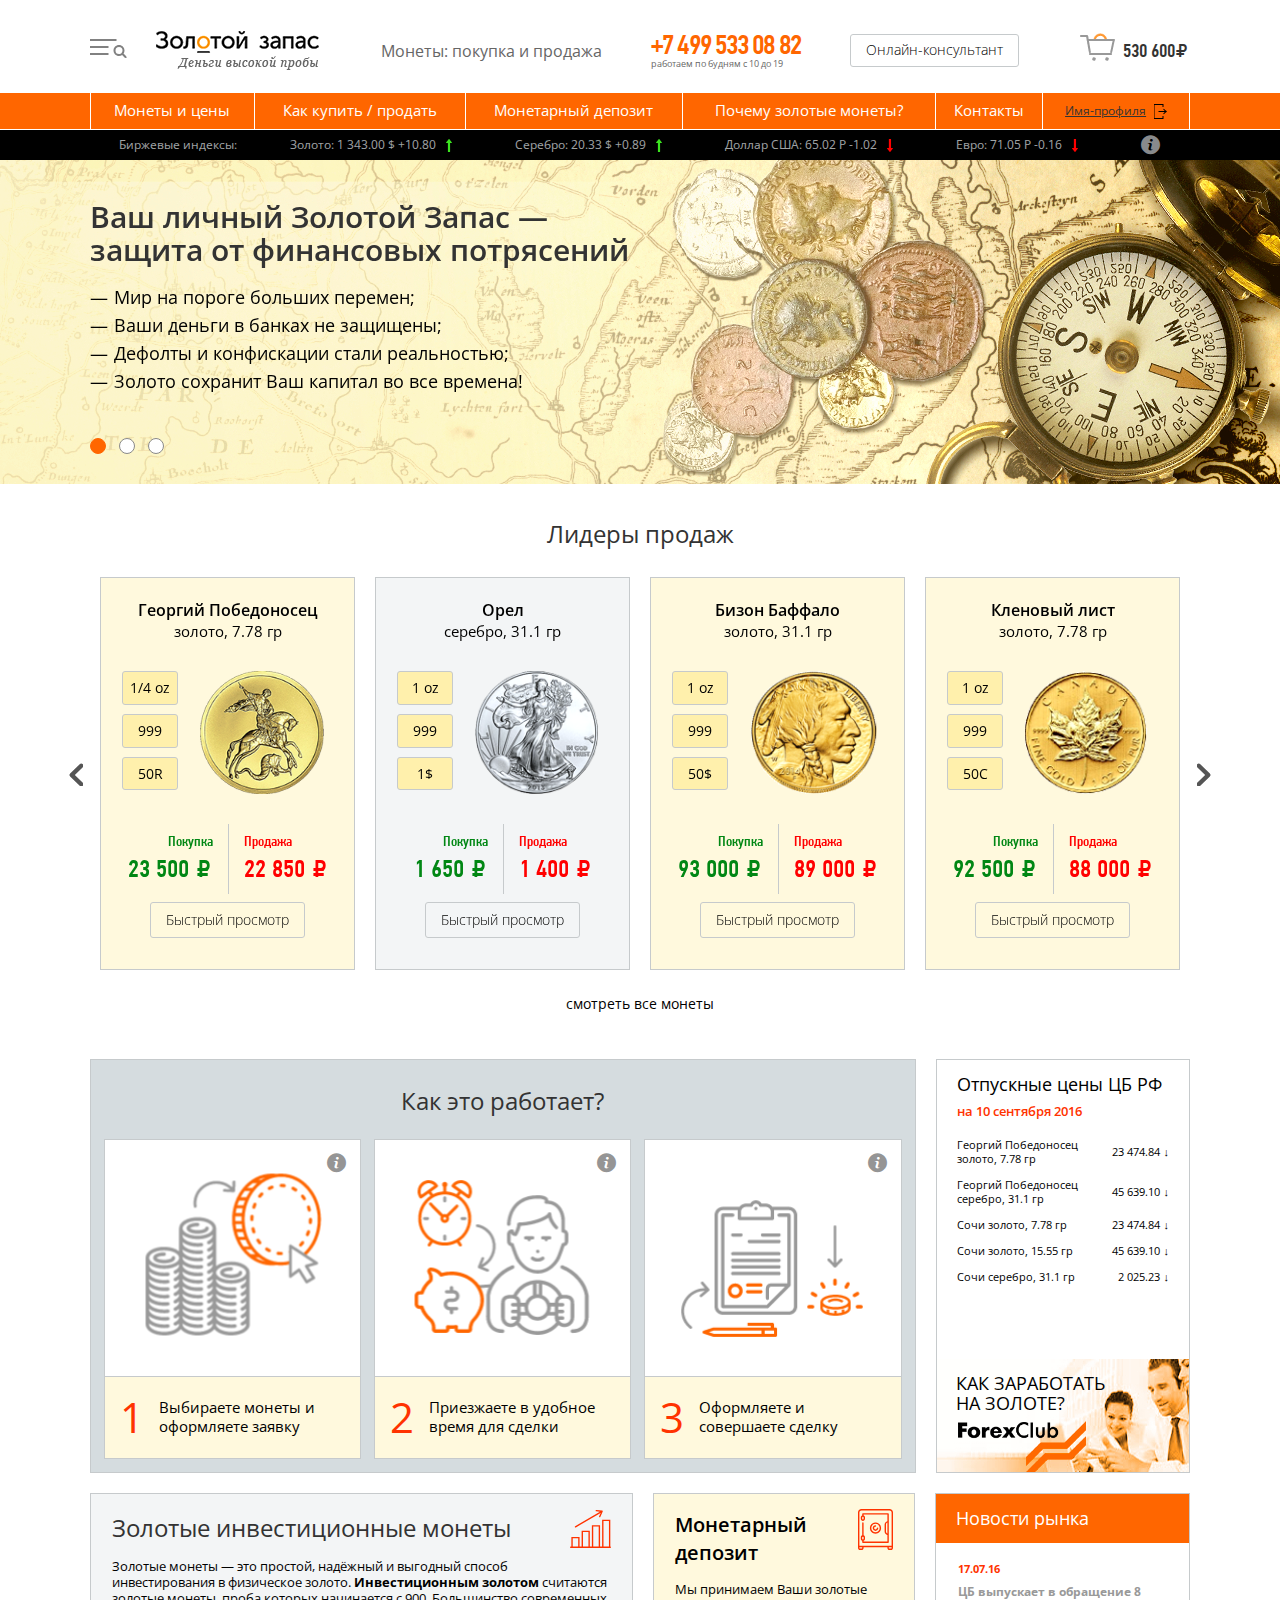
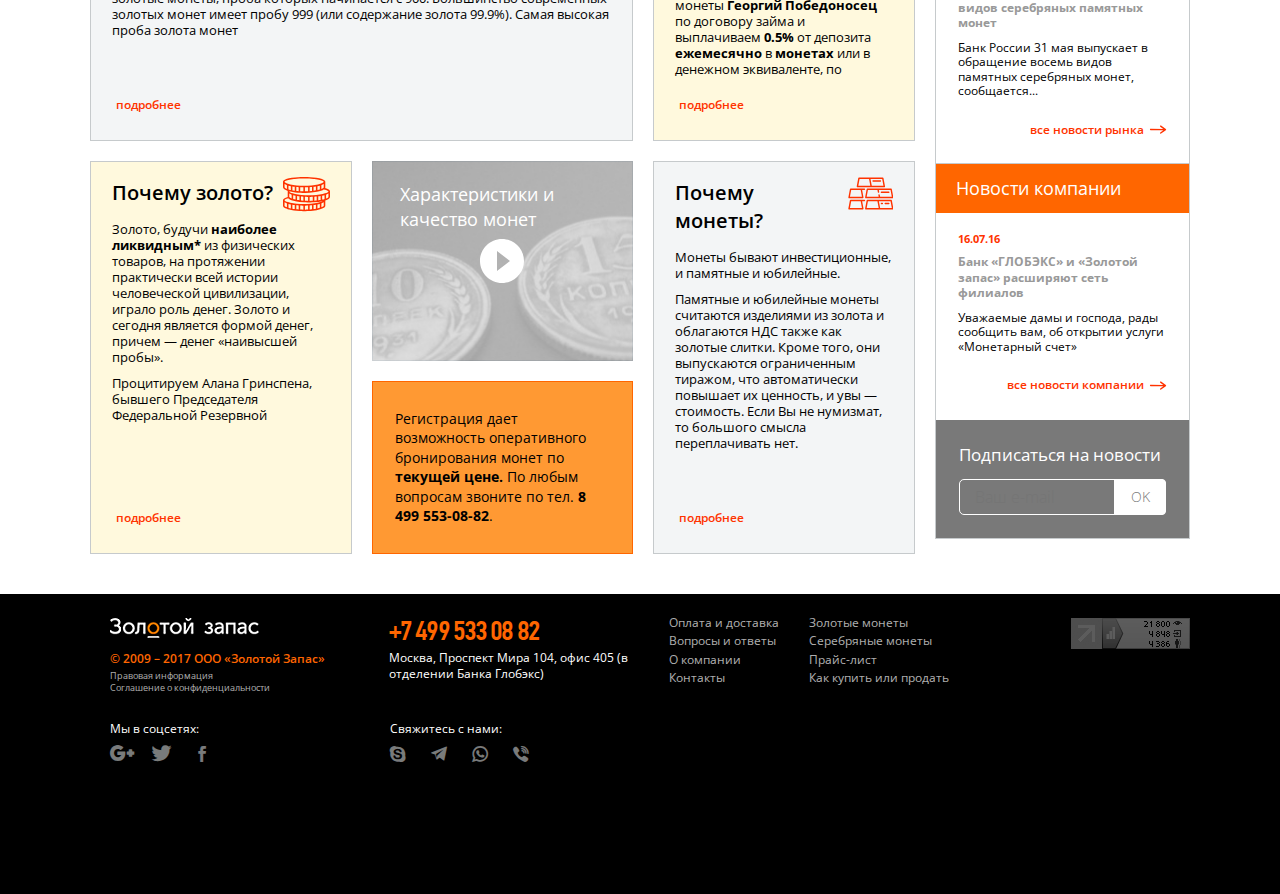
==== commit fe7099f3: "Edit banner" ====
--- a/index.html
+++ b/index.html
@@ -421,7 +421,9 @@
                   <li class="sidebar_price_list_row"><span class="sidebar_price_list_item">Сочи золото, 15.55 гр</span><span class="sidebar_price_list_item">45 639.10  ↓</span><i class="sidebar_price_list_tooltip">-100.34</i></li>
                   <li class="sidebar_price_list_row"><span class="sidebar_price_list_item">Сочи серебро, 31.1 гр</span><span class="sidebar_price_list_item">2 025.23  ↓</span><i class="sidebar_price_list_tooltip">-100.34</i></li>
                 </ul>
-                <div class="sidebar_box_rek"><img src="img/forex.jpg" alt=""/></div>
+                <div class="sidebar_box_rek">
+                  <div class="sidebar_box_rek_title">Как заработать на золоте?</div><img src="img/forex.jpg" alt=""/>
+                </div>
               </div>
             </div>
           </div>
--- a/css/style.css
+++ b/css/style.css
@@ -1 +1 @@
-﻿@import url("https://fonts.googleapis.com/css?family=Open+Sans:400,600,700&subset=cyrillic");@import url("https://fonts.googleapis.com/css?family=Geo:400i");@font-face{font-family:PFDinTextCondPro-Medium;src:url("../fonts/PFDinTextCondPro-Medium.eot");src:url("../fonts/PFDinTextCondPro-Medium.woff2") format("woff2"),url("../fonts/PFDinTextCondPro-Medium.woff") format("woff"),url("../fonts/PFDinTextCondPro-Medium.ttf") format("truetype"),url("../fonts/PFDinTextCondPro-Medium.svg#PFDinTextCondPro-Medium") format("svg"),url("../fonts/PFDinTextCondPro-Medium.eot?#iefix") format("embedded-opentype");font-weight:normal;font-style:normal;letter-spacing:-0.07em}@font-face{font-family:'icomoon';src:url("../fonts/icomoon.eot?vue0xr");src:url("../fonts/icomoon.eot?vue0xr#iefix") format("embedded-opentype"),url("../fonts/icomoon.ttf?vue0xr") format("truetype"),url("../fonts/icomoon.woff?vue0xr") format("woff"),url("../fonts/icomoon.svg?vue0xr#icomoon") format("svg");font-weight:normal;font-style:normal}[class^="icon_"],[class*=" icon_"]{font-family:'icomoon' !important;speak:none;font-style:normal;font-weight:normal;font-variant:normal;text-transform:none;line-height:1;-webkit-font-smoothing:antialiased;-moz-osx-font-smoothing:grayscale;display:inline-block}[class^="icon_"]:hover,[class*=" icon_"]:hover{text-decoration:none}.icon_totop:before{content:"\e908"}.icon_fb:before{content:"\e900"}.icon_google:before{content:"\e901"}.icon_skype:before{content:"\e902"}.icon_tel:before{content:"\e903"}.icon_telegram:before{content:"\e904"}.icon_tweet:before{content:"\e905"}.icon_watsapp:before{content:"\e906"}.icon_info:before{content:"\e907"}.icon_chart:before{content:url('../img/chart.svg?1483812529')}.icon_seif:before{content:url('../img/seif.svg?1483812542')}.icon_coin:before{content:url('../img/money.svg?1483812638')}.icon_gold:before{content:url('../img/gold.svg?1483812717')}.grid:after,.footer:after,.form__row:after,.row:after,.container_center:after,.page_content:after,.header:after,.header_drop:after,.header_drop .drop_menu_top:after,.main__content:after,.box_preview:after,.sidebar_price_list:after,.coin_box_prev:after,.coin_box_sale:after,.modal-content:after{content:'';display:table;clear:both}.grid:before,.footer:before{content:'';display:table;clear:both}.fl__left{float:left}.fl__right{float:right}.form__row+*,.row+*{margin-top:15px}*{margin:0;padding:0;-moz-box-sizing:border-box;-webkit-box-sizing:border-box;box-sizing:border-box}article,aside,details,figcaption,figure,footer,header,hgroup,main,nav,section,summary{display:block}html,body,.wrapper{height:100%;position:relative;-moz-box-sizing:content-box;-webkit-box-sizing:content-box;box-sizing:content-box}body{font:14px Open Sans,sans-serif;line-height:1.4}input,textarea{outline:0}a{text-decoration:none;outline:0;cursor:pointer}a:hover{text-decoration:underline}a:focus{outline:0}a.more_detailed{color:#ff3300;font-size:12px;font-weight:600}ol,ul{list-style:none;padding:0;margin:0}ol ol,ol ul,ul ol,ul ul{list-style:none;padding:0;margin:0}h1,h2,h3,h4,h5{overflow-wrap:break-word}h2,.h2{color:#333333;font-family:Open Sans,sans-serif;font-size:24px;font-weight:400}h3,.h3{font-size:20px;font-weight:600}h4,.h4{font-size:18px;font-weight:400}.title_icon{padding-right:50px;position:relative;padding-top:7px;padding-bottom:20px}.title_icon [class*="icon_"]{position:absolute;top:5px;right:0}.list{margin-top:25px;margin-bottom:25px}.list>*{line-height:18px;padding-left:15px}.list>*+*{padding-top:10px}.list_round>li{padding-left:24px;position:relative}.list_round>li:before{content:'';width:12px;height:12px;background-color:#ff6600;display:inline-block;position:absolute;left:-24px;top:6px;-moz-border-radius:50%;-webkit-border-radius:50%;border-radius:50%}.list_line>li{padding-left:24px;position:relative}.list_line>li:before{content:'';width:13px;height:1px;background-color:#010101;left:-22px;display:inline-block;position:absolute;top:50%}.list_disc{padding-left:20px;list-style-type:disc}.list_item_attention{list-style:none;position:relative;color:#ff3300}.list_item_attention:before{content:'*';display:inline-block;position:absolute;left:-19px;top:3px;font-weight:600}p{padding:0;margin:0}img{max-width:100%}img.fl__left{margin-top:14px;margin-right:29px;margin-bottom:20px}img.fl__right{margin-top:14px;margin-bottom:20px;margin-left:29px}.text_center{text-align:center}.text_danger{color:#ff3300}.wrapper{min-height:100%;height:auto !important;height:100%;margin:0 auto -300px auto}.container_center{max-width:1130px;padding:0 15px;margin-left:auto;margin-right:auto}.page_content{padding-bottom:20px;float:left;width:75%}.mb15{margin-bottom:15px}.mb20{margin-bottom:20px}.mb25{margin-bottom:25px}.video_wrapper{position:relative;overflow:hidden;padding-bottom:56.4%}.video_wrapper object,.video_wrapper iframe,.video_wrapper frame,.video_wrapper img{position:absolute;width:100%;min-height:100%}.video_wrapper:after{content:url('../img/play.svg?1483971201');display:block;width:44px;height:44px;top:50%;left:50%;margin-top:-22px;margin-left:-22px;position:absolute;z-index:5;cursor:pointer;-moz-transition:all .3s;-o-transition:all .3s;-webkit-transition:all .3s;transition:all .3s}.video_wrapper:after:hover{opacity:.8}.coin_gold,.box_gold{border:1px solid #c6cacc;background-color:#fff9dd}.coin_silver,.box_silver{border:1px solid #c6cacc;background-color:#f3f5f6}.box_danger{border:1px solid #ff6600;background-color:#ff9933}input:not([type]),input[type=text],input[type=password],input[type=email],input[type=url],input[type=search],input[type=tel],input[type=number],input[type=datetime],textarea{background-color:white;border:1px solid #ccc;padding:6px 15px;outline:none;font-size:16px;font-weight:300;font-family:Open Sans,sans-serif;-moz-border-radius:5px;-webkit-border-radius:5px;border-radius:5px;-moz-transition:all .3s;-o-transition:all .3s;-webkit-transition:all .3s;transition:all .3s}input:not([type]):focus,input[type=text]:focus,input[type=password]:focus,input[type=email]:focus,input[type=url]:focus,input[type=search]:focus,input[type=tel]:focus,input[type=number]:focus,input[type=datetime]:focus,textarea:focus{border:1px solid #bebebe;background-color:#f6f6f6}input:not([type]):focus ::-webkit-input-placeholder,input[type=text]:focus ::-webkit-input-placeholder,input[type=password]:focus ::-webkit-input-placeholder,input[type=email]:focus ::-webkit-input-placeholder,input[type=url]:focus ::-webkit-input-placeholder,input[type=search]:focus ::-webkit-input-placeholder,input[type=tel]:focus ::-webkit-input-placeholder,input[type=number]:focus ::-webkit-input-placeholder,input[type=datetime]:focus ::-webkit-input-placeholder,textarea:focus ::-webkit-input-placeholder{color:red}input:not([type]):focus :-moz-placeholder,input[type=text]:focus :-moz-placeholder,input[type=password]:focus :-moz-placeholder,input[type=email]:focus :-moz-placeholder,input[type=url]:focus :-moz-placeholder,input[type=search]:focus :-moz-placeholder,input[type=tel]:focus :-moz-placeholder,input[type=number]:focus :-moz-placeholder,input[type=datetime]:focus :-moz-placeholder,textarea:focus :-moz-placeholder{color:red}input:not([type]):focus ::-moz-placeholder,input[type=text]:focus ::-moz-placeholder,input[type=password]:focus ::-moz-placeholder,input[type=email]:focus ::-moz-placeholder,input[type=url]:focus ::-moz-placeholder,input[type=search]:focus ::-moz-placeholder,input[type=tel]:focus ::-moz-placeholder,input[type=number]:focus ::-moz-placeholder,input[type=datetime]:focus ::-moz-placeholder,textarea:focus ::-moz-placeholder{color:red}input:not([type]):focus :-ms-input-placeholder,input[type=text]:focus :-ms-input-placeholder,input[type=password]:focus :-ms-input-placeholder,input[type=email]:focus :-ms-input-placeholder,input[type=url]:focus :-ms-input-placeholder,input[type=search]:focus :-ms-input-placeholder,input[type=tel]:focus :-ms-input-placeholder,input[type=number]:focus :-ms-input-placeholder,input[type=datetime]:focus :-ms-input-placeholder,textarea:focus :-ms-input-placeholder{color:red}input:not([type]).input_error,input[type=text].input_error,input[type=password].input_error,input[type=email].input_error,input[type=url].input_error,input[type=search].input_error,input[type=tel].input_error,input[type=number].input_error,input[type=datetime].input_error,textarea.input_error{background-color:#fff0f0;border:1px solid red}input:not([type]) ::-webkit-input-placeholder,input[type=text] ::-webkit-input-placeholder,input[type=password] ::-webkit-input-placeholder,input[type=email] ::-webkit-input-placeholder,input[type=url] ::-webkit-input-placeholder,input[type=search] ::-webkit-input-placeholder,input[type=tel] ::-webkit-input-placeholder,input[type=number] ::-webkit-input-placeholder,input[type=datetime] ::-webkit-input-placeholder,textarea ::-webkit-input-placeholder{color:#b3b3b3}input:not([type]) :-moz-placeholder,input[type=text] :-moz-placeholder,input[type=password] :-moz-placeholder,input[type=email] :-moz-placeholder,input[type=url] :-moz-placeholder,input[type=search] :-moz-placeholder,input[type=tel] :-moz-placeholder,input[type=number] :-moz-placeholder,input[type=datetime] :-moz-placeholder,textarea :-moz-placeholder{color:#b3b3b3}input:not([type]) ::-moz-placeholder,input[type=text] ::-moz-placeholder,input[type=password] ::-moz-placeholder,input[type=email] ::-moz-placeholder,input[type=url] ::-moz-placeholder,input[type=search] ::-moz-placeholder,input[type=tel] ::-moz-placeholder,input[type=number] ::-moz-placeholder,input[type=datetime] ::-moz-placeholder,textarea ::-moz-placeholder{color:#b3b3b3}input:not([type]) :-ms-input-placeholder,input[type=text] :-ms-input-placeholder,input[type=password] :-ms-input-placeholder,input[type=email] :-ms-input-placeholder,input[type=url] :-ms-input-placeholder,input[type=search] :-ms-input-placeholder,input[type=tel] :-ms-input-placeholder,input[type=number] :-ms-input-placeholder,input[type=datetime] :-ms-input-placeholder,textarea :-ms-input-placeholder{color:#b3b3b3}input[type=search]::-webkit-search-cancel-button,input[type=search]::-webkit-search-decoration{-webkit-appearance:none}input[type=number]::-webkit-inner-spin-button,input[type=number]::-webkit-outer-spin-button{height:auto}input[type=checkbox],input[type=radio]{padding:0}input[type=checkbox]:not(:disabled),input[type=radio]:not(:disabled){cursor:pointer}input[type=checkbox],input[type=radio]{display:inline-block;height:14px;width:14px;border:1px solid #aaa;overflow:hidden;margin-top:-4px;vertical-align:middle;-webkit-appearance:none;outline:0;background:0 0;text-align:center;position:relative}input[type=radio]{border-radius:50%}input[type=checkbox]:before,input[type=radio]:before{display:block}input[type=radio]:checked:before{content:'';width:6px;height:6px;top:50%;left:50%;margin-top:-3px;margin-left:-3px;display:block;position:absolute;border-radius:50%;background:#000}input[type=checkbox]:checked:before,input[type=checkbox]:indeterminate:before{content:"\2714";font-size:12px;-webkit-font-smoothing:antialiased;text-align:center;line-height:13px;color:#000}input[type=checkbox]:indeterminate:before{content:"\f068"}input[type=checkbox]:disabled,input[type=radio]:disabled{border-color:#ddd}input[type=radio]:disabled:checked:before{background-color:#aaa}input[type=checkbox]:disabled:checked:before,input[type=checkbox]:disabled:indeterminate:before{color:#aaa}.error{color:red}.grid{margin-left:-20px;display:-webkit-flex;display:flex;-webkit-flex-wrap:wrap;flex-wrap:wrap}.grid__wrapper{padding-left:20px;padding-bottom:20px;-webkit-flex:none;flex:none;float:left}.grid__item.active{border:3px solid #ddd}.grid__1 .grid__wrapper{width:100%}.grid__2 .grid__wrapper{width:50%}.grid__3 .grid__wrapper{width:33.333%}.grid__4 .grid__wrapper{width:25%}.grid__5 .grid__wrapper{width:20%}.width_1_1{width:100%}.width_1_2{width:50%}.width_1_3{width:33.333%}.width_1_4{width:25%}.width_1_5{width:20%}.width_2_3{width:66.666%}.width_3_4{width:75%}.btn{color:#000;font-family:Open Sans,sans-serif;font-size:14px;font-weight:300;padding:5px 15px 7px;border:1px solid #c6cacc;outline:none;text-decoration:none;display:inline-block;background-color:transparent;text-align:center;max-width:100%;cursor:pointer;-moz-border-radius:3px;-webkit-border-radius:3px;border-radius:3px;-moz-transition:all .3s;-o-transition:all .3s;-webkit-transition:all .3s;transition:all .3s}.btn:hover{background-color:#ff6600;color:#fff;border-color:#ff6600}.btn__primary{background-color:#000;color:#fff}.btn__primary:hover{background-color:#333}.btn__success{background-color:#27BA6C;color:#fff}.btn__success:hover{background-color:#68dfa0}.btn__info{background-color:#03a9f4;color:#fff}.btn__info:hover{background-color:#60ccfd}.btn__warning{background-color:#f83;color:#fff}.btn__warning:hover{background-color:#ffc499}.btn__danger{background-color:#ff1a1a;color:#fff}.btn__danger:hover{background-color:#ff8080}.btn_disable{border:1px solid #cccccc;color:#999999;cursor:default}.btn_disable:hover{border:1px solid #cccccc;background-color:transparent;color:#999999}.column{-moz-columns:300px 3;-webkit-columns:300px 3;columns:300px 3;-moz-column-gap:40px;-webkit-column-gap:40px;column-gap:40px;-moz-column-rule:0px solid #000;-webkit-column-rule:0px solid #000;column-rule:0px solid #000}.soc{float:left}.soc a{display:inline-block;width:30px;height:30px;-moz-border-radius:50%;-webkit-border-radius:50%;border-radius:50%;background-color:#000;text-align:center;text-decoration:none;-moz-transition:all .3s;-o-transition:all .3s;-webkit-transition:all .3s;transition:all .3s}.soc a:hover{opacity:.8}.soc a:before{content:'soc';color:#fff;text-decoration:none}.rub{font-style:normal;position:relative;display:inline-block;vertical-align:baseline;font-family:PFDinTextCondPro-Medium;padding:0 3px}.rub:before{content:'=';font-family:PFDinTextCondPro-Medium;position:absolute;bottom:-1px;left:-4px;display:block;margin:0 5px}.phone{color:#f60;font-family:PFDinTextCondPro-Medium;font-size:27px;font-weight:500;line-height:27px;text-decoration:none;letter-spacing:-0.07em;-moz-transition:all .3;-o-transition:all .3;-webkit-transition:all .3;transition:all .3}.phone:hover{opacity:.8;text-decoration:none}.breadcrumb li{display:inline-block;vertical-align:baseline}.breadcrumb li:not(:first-child):before{content:'/';display:inline-block}.breadcrumb li:last-child a{cursor:default;text-decoration:none}.breadcrumb li a{font-size:12px}.pagination li{display:inline-block}.pagination li a{display:block;text-align:center}.pagination li.prev a:before{content:'<'}.pagination li.next a:before{content:'>'}.header>.container_center{position:relative;padding:31px 15px 16px}.header_center{overflow:hidden;text-align:center}.header_center>*{display:inline-block;vertical-align:middle;margin:0 3% 6px}.header_sub_title{color:#666666;font-size:16px;font-weight:400;line-height:24px}.header_phone{text-align:left;color:#666666;font-size:9px}.header_phone>*{display:block}.header_menu{background-color:#ff6600;color:#ffffff;border-bottom:1px solid #fff}.header_exchange{background-color:#000;color:rgba(233,238,241,0.7);font-size:12px;font-weight:400}.header_exchange_list{text-align:center}.header_exchange_item{display:inline-block;vertical-align:top;padding:7px 25px}.header_exchange .icon_info{margin-bottom:-6px;display:block;margin-top:-2px;color:rgba(198,202,204,0.7)}.header_cart{float:right;white-space:nowrap;color:#333333;font-family:PFDinTextCondPro-Medium;font-size:18px;font-weight:500;line-height:20px;margin-top:2px}.header_cart>*{display:inline-block;vertical-align:bottom}.header_cart img{margin-right:8px}.icon_arrow_up{background:url('../img/arrow_up.svg?1483449010') no-repeat center center;width:6px;height:13px;display:inline-block;vertical-align:middle;margin:0 10px}.icon_arrow_down{background:url('../img/arrow_down.svg?1483448930') no-repeat center center;width:6px;height:13px;display:inline-block;vertical-align:middle;margin:0 10px}.icon_info{font-size:20px}.logo{float:left;padding-left:66px}.stiky{position:fixed;top:0;left:0;width:100%}.icon_drop_menu{width:37px;height:19px;display:inline-block;background:url('../img/menu.svg?1483386050') no-repeat center center;position:absolute;top:39px;left:15px;-moz-transition:all .3s;-o-transition:all .3s;-webkit-transition:all .3s;transition:all .3s}.icon_drop_menu:hover{opacity:.7}.header_drop{position:absolute;top:-300px;left:0;width:100%;padding:27px 49px 27px;background-color:#f3f5f6;overflow:hidden;height:0;z-index:100;-moz-box-shadow:0 5px 15px rgba(0,0,0,0.25);-webkit-box-shadow:0 5px 15px rgba(0,0,0,0.25);box-shadow:0 5px 15px rgba(0,0,0,0.25);filter:progid:DXImageTransform.Microsoft.Alpha(Opacity=98);opacity:.98;-moz-transition:all .5s;-o-transition:all .5s;-webkit-transition:all .5s;transition:all .5s}.header_drop.open{top:0;height:auto}.header_drop .drop_menu_top{margin-bottom:25px}.header_drop .drop_menu_search{overflow:hidden;display:block;position:relative;margin:0 15px;padding-right:24px}.header_drop .drop_menu_search input{width:100%;height:45px;-moz-border-radius:3px;-webkit-border-radius:3px;border-radius:3px;border:1px solid #c6cacc;background-color:transparent;font-size:16px;color:rgba(0,0,0,0.6);display:inline-block;padding-right:50px}.header_drop .drop_menu ul{list-style:none;font-size:16px}.header_drop .drop_menu ul>li{padding:5px 0}.header_drop .drop_menu ul>li a{color:#010101}.header_drop .drop_menu ul>li a:hover{color:#f60}.header_drop .drop_menu ul>li a+ul{margin-top:7px}.header_drop .drop_menu ul>li ul{padding-left:24px}.header_drop .drop_menu ul>li>ul{font-size:14px}.header_drop .drop_menu ul>li>ul>li{padding:4px 0}.header_drop .drop_menu ul>li>ul>li a+ul{margin-top:3px}.header_drop .drop_menu ul>li>ul>li>ul{font-size:12px}.header_drop .drop_menu_bottom{padding:0 6px 0 19px}.header_drop .list_round>li:before{content:'';top:6px}.header_drop .logo{padding-left:17px;margin-top:4px;margin-right:23px}.header_drop .btn_search{width:26px;height:26px;position:absolute;display:block;top:9px;right:38px;background:url('../img/search.svg?1483449941') no-repeat center center;border:none;outline:0;cursor:pointer;-moz-transition:all .3s;-o-transition:all .3s;-webkit-transition:all .3s;transition:all .3s}.header_drop .btn_search:hover{opacity:.8}.header_drop .phone{color:#f60 !important;font-size:18px;line-height:20px;padding-top:4px;display:inline-block}.header_drop a[href*="mailto"]{font-size:14px}.header_drop a[href*="mailto"]:hover{color:#010101 !important}.header_drop .list{margin-top:0;margin-bottom:0;padding-left:0 !important;font-size:14px !important;list-style:none !important}.header_drop .list li{list-style:none !important}.header_drop .icon_close{width:19px;height:19px;margin-top:13px;float:right;display:inline-block;background:url('../img/close.svg?1483449759') no-repeat center center;cursor:pointer;-moz-transition:all .3s;-o-transition:all .3s;-webkit-transition:all .3s;transition:all .3s}.header_drop .icon_close:hover{opacity:.3}.icon_logout{width:13px;height:15px;background:url('../img/logout.svg?1483388997') no-repeat center center;display:inline-block;vertical-align:middle;margin-left:8px}.navbar{overflow:hidden;text-align:center;display:table;width:100%;border-left:1px solid #fff;border-right:1px solid #fff;height:36px}.navbar__item{display:table-cell;vertical-align:middle}.navbar__item:nth-child(n+2){border-left:1px solid #fff}.navbar__link{font-size:15px;color:#fff;display:block;text-align:center;padding:0 8px}.navbar__link:hover,.navbar__link.active{background:url('../img/arrow_right.svg?1483449692') no-repeat left -1px center;text-decoration:none}.navbar__link.profile_link{color:#333333;font-size:12px;white-space:nowrap;background:none;text-decoration:underline;padding-top:2px}.navbar__link.profile_link:hover{text-decoration:none}.main__content{padding-bottom:300px}.top_slider{position:relative;margin-bottom:33px}.slider_image{position:absolute !important;width:100%;height:100%}.slider_image *{height:100%}.slider_image .slider_item{background-size:cover;position:absolute;outline:0}.slider_text{margin:0px auto;padding-top:40px;padding-bottom:30px;max-width:1100px}.slider_text .slider_item{background-size:cover;outline:0}.slider_text_title{color:#333333;font-size:30px;font-weight:600;max-width:550px;margin-bottom:17px;line-height:1.1}.slider_text_list{max-width:550px;color:#010101;font-size:18px;font-weight:400;line-height:28px;position:relative;padding-left:24px}.slider_text_list li:before{content:'—';margin-left:-24px;position:absolute}.slider_text .slick-dots{margin-top:8px}.slider_text .slick-dots li{display:inline-block;margin-right:13px}.slider_text .slick-dots li button{width:16px;height:16px;border:1px solid #888888;background-color:#ffffff;outline:0;-moz-border-radius:50%;-webkit-border-radius:50%;border-radius:50%;font-size:0;cursor:pointer}.slider_text .slick-dots li.slick-active button{border:1px solid #ff6600;background-color:#ff6600}.how_work{border:1px solid #c6cacc;background-color:#d5dcdf;padding:13px 13px 0;display:table;width:100%;height:100%}.how_work h2,.how_work .h2{text-align:center;margin:11px 0 21px}.how_work .grid{margin-left:-13px}.how_work .grid__wrapper{padding-bottom:13px;padding-left:13px}.how_work .icon_info{position:absolute;right:13px;top:13px;color:rgba(102,102,102,0.7);z-index:10}.how_work_item{position:relative;display:table;overflow:hidden;width:100%;height:100%;border:1px solid #c6cacc;background-color:#fff9dd}.how_work_item:hover .how_work_overlay{top:0}.how_work_item:hover .icon_info{color:#ff6600}.how_work_img{display:block}.how_work_img img{display:block;width:100%}.how_work_descript{background-color:#fff9dd;padding:21px 15px;border-top:1px solid #c6cacc}.how_work_number{color:#ff3300;font-size:42px;float:left;line-height:0.9;vertical-align:top;margin-right:15px}.how_work_text{font-size:15px;line-height:1.3;display:block;overflow:hidden}.how_work_overlay{position:absolute;top:100%;width:100%;height:100%;background-color:#fff;z-index:8;-moz-transition:all .3s;-o-transition:all .3s;-webkit-transition:all .3s;transition:all .3s}.how_work_overlay_text{padding:20px;font-size:13px}.how_work_overlay_text li+li{margin-top:6px}.how_work_overlay .how_work_text{font-size:30px}.how_work_overlay .how_work_descript{border-top:none;border-bottom:1px solid #c6cacc}.box_preview{position:relative}.box_preview .grid__wrapper{position:static}.box_preview .grid__item{padding:10px 21px 14px;position:relative;display:table;width:100%;height:100%;-moz-transition:all .3s;-o-transition:all .3s;-webkit-transition:all .3s;transition:all .3s}.box_preview .grid__item.open{position:absolute;top:0;left:0;z-index:50;display:block}.box_preview .grid__item.open .h2,.box_preview .grid__item.open h2,.box_preview .grid__item.open .h3,.box_preview .grid__item.open h3{clear:both;width:64%}.box_preview .grid__item.open .h2,.box_preview .grid__item.open h2{padding-top:0px;padding-bottom:17px}.box_preview .grid__item.open .close_detailed{display:inline-block;float:left}.box_preview .grid__item.open .more_detailed{display:none}.box_preview .grid__item.open .open_detailed_link{display:inline-block;float:right}.box_preview .grid__item.open .video_wrapper{display:block}.box_preview .grid__item.open .box_preview_more{display:inline}.box_preview .grid__item.open .box_preview_body{padding-top:20px}.box_preview h2,.box_preview h3,.box_preview h4,.box_preview .h2,.box_preview .h3,.box_preview .h4{padding-bottom:14px}.box_preview h2+.box_previw_body,.box_preview .h2+.box_previw_body{font-size:14px;line-height:22px}.box_preview_body{font-size:13px;line-height:16px;margin-bottom:49px}.box_preview_body p{word-wrap:break-word}.box_preview_body p+p{margin-top:10px}.box_preview_body .video_wrapper{float:right;display:none;width:33% !important;padding-bottom:33% !important;border:1px solid #c6cacc;background-color:#d9d9d9;margin-left:20px;margin-bottom:20px;margin-top:-80px;margin-right:-22px}.box_preview_more{display:none}.box_preview_more p{margin:10px 0}.box_preview_more a{color:#ff3300;text-decoration:underline}.box_preview_more a:hover{text-decoration:none}.box_preview_footer{padding:16px 25px 26px;position:absolute;width:100%;bottom:0;left:0}.box_preview .video_wrapper{margin-bottom:20px;padding-bottom:76.4%}.box_preview .video_wrapper h4,.box_preview .video_wrapper .h4{position:absolute;z-index:2;color:#fff;padding:21px 28px}.box_preview .box_danger{padding:27px 22px}.box_preview .close_detailed{color:#333333;font-size:12px;font-weight:600;text-decoration:none;display:none}.box_preview .close_detailed:before{content:url('../img/arrow_back.svg?1483990701');display:inline-block;padding-right:8px;vertical-align:middle}.box_preview .open_detailed_link{color:#ff3300;font-weight:600;text-align:right;display:none;font-size:12px}.box_preview .open_detailed_link:after{content:url('../img/more_arrow.svg?1483969939');display:inline-block;margin-left:5px;vertical-align:middle}.grid_home_first>.grid__wrapper:first-child{width:75.5%}.grid_home_first>.grid__wrapper:last-child{width:24.5%}.grid_home_first .sidebar_box{height:100%;padding-bottom:100px}.grid_home_first .sidebar_box_rek{position:absolute;bottom:0;width:100%}.sidebar{float:right;padding-bottom:20px;width:25%}.sidebar>*{margin-left:20px}.sidebar_box{border:1px solid #c6cacc;background-color:#ffffff;position:relative}.sidebar_box+.sidebar_box{border-top:none}.sidebar_box_title{padding:12px 20px}.sidebar_box_title_success{background-color:#ff6600;color:#fff}.sidebar_box_subtitle{color:#ff3300;font-size:13px;font-weight:600;margin-top:5px}.sidebar_box_body{padding:18px 22px 24px;font-size:12px}.sidebar_box_body_date{color:#ff3300;font-size:11px;font-weight:700;margin-bottom:8px}.sidebar_box_body_title{color:#999999;font-weight:700;margin-bottom:10px;line-height:1.3}.sidebar_box_body_text{line-height:1.2}.sidebar_box_body .more_detailed{color:#ff3300;font-weight:600;text-align:right;display:block;margin-top:23px}.sidebar_box_body .more_detailed:after{content:url('../img/more_arrow.svg?1483969939');display:inline-block;margin-left:5px;vertical-align:middle}.sidebar_box_subscribe{background-color:#797979;color:#fff;padding:23px;margin-top:2px}.sidebar_box_subscribe_label{font-size:17px;margin-bottom:12px}.sidebar_box_subscribe_field{position:relative}.sidebar_box_subscribe_field input{border:1px solid #fff;width:100%;padding-right:55px;background-color:transparent}.sidebar_box_subscribe_field input:focus{border:1px solid #fff;background-color:transparent}.sidebar_box_subscribe .btn{width:52px;background-color:#fff;border:1px solid #fff;color:#797979;position:absolute;top:0;right:0;height:100%;text-transform:uppercase;-moz-border-radius:0 4px 4px 0;-webkit-border-radius:0;border-radius:0 4px 4px 0}.sidebar_box_subscribe .btn:hover{background-color:#fff;color:#797979;opacity:.8}.sidebar_box_rek img{display:block}.sidebar_price_list{margin-bottom:20px}.sidebar_price_list_row{display:table;position:relative;width:100%}.sidebar_price_list_row:hover{background-color:rgba(255,153,51,0.15)}.sidebar_price_list_row:hover .sidebar_price_list_tooltip{display:block}.sidebar_price_list_item{display:table-cell;font-size:11px;font-weight:400;line-height:14px;padding:6px;vertical-align:middle}.sidebar_price_list_item:first-of-type{padding-left:20px;width:60%}.sidebar_price_list_item:last-of-type{padding-right:20px;white-space:nowrap;text-align:right}.sidebar_price_list_tooltip{position:absolute;right:-50px;color:#ffffff;font-size:11px;font-weight:400;background-color:#ff0000;padding:13px 8px;display:none;top:50%;margin-top:-20px;font-style:normal;z-index:10}.sidebar_price_list_tooltip:before{content:'';display:block;position:absolute;top:50%;margin-top:-10px;left:-12px;border:7px solid transparent;border-right:6px solid #ff0000}.coin_slider{margin-top:26px;margin-bottom:24px}.coin_slider .slider_item{margin:0 10px}.coin_box{padding:21px 21px 31px;text-align:center}.coin_box:hover{border:1px solid #ff6600}.coin_box_title{color:#000000;font-size:16px;font-weight:600;margin-bottom:0px}.coin_box_subtitle{font-size:15px;font-weight:400}.coin_box_prev{margin:29px auto 25px}.coin_box_prev_left{float:left;width:56px;margin-right:22px}.coin_box_prev_right{overflow:hidden}.coin_box_prev_right img{max-height:123px}.coin_box_prev_item{-moz-border-radius:3px;-webkit-border-radius:3px;border-radius:3px;border:1px solid #c6cacc;background-color:#fff0ac;margin-bottom:9px;padding:6px 3px;font-size:14px}.coin_box_sale{font-family:PFDinTextCondPro-Medium;font-weight:500;margin-bottom:8px}.coin_box_sale_left{color:#018714;float:left;width:50%;text-align:right;padding-right:15px;padding-top:8px;padding-bottom:8px}.coin_box_sale_right{color:#ff0000;float:left;width:50%;border-left:1px solid #c6cacc;padding-left:15px;padding-top:8px;padding-bottom:8px;text-align:left}.coin_box_sale_tile{font-size:14px;margin-bottom:1px}.coin_box_sale_price{font-size:24px;white-space:nowrap}.coin_box_sale_price .rub:before{bottom:-2px;left:-3px;font-weight:500}.coin_box .btn{padding:7px 15px 8px}.arrow_prev,.arrow_next{width:14px;height:23px;position:absolute;top:50%;margin-top:-11px;cursor:pointer}.arrow_prev{background:url('../img/slide_prev.svg?1483639976') no-repeat center center;left:-21px}.arrow_next{right:-21px;background:url('../img/slide_next.svg?1483639987') no-repeat center center}.view_more_coin{text-align:center;display:block;margin-bottom:45px}.footer{position:relative;height:300px;background:#000;color:rgba(255,255,255,0.7);font-size:12px;line-height:1.3}.footer .container_center{padding-top:24px;padding-bottom:10px}.footer .grid_footer{overflow:hidden}.footer .grid__wrapper{max-width:280px;padding-bottom:27px}.footer .grid__wrapper:first-child{margin-right:44px}.footer .logo{padding:0 0 9px;display:block;float:none}.footer .copy{color:#ff6600;font-weight:600;text-align:left;margin-bottom:4px}.footer .footer_jur{font-size:9px;display:block}.footer .footer_privacy{font-size:9px;display:block}.footer .phone{margin-bottom:6px;display:block;margin-top:-1px}.footer .list{max-width:150px;margin:-2px 10px 0 0}.footer .list li{padding-left:0;line-height:1.2}.footer .list li+*{padding-top:4px}.footer .list a{color:rgba(255,255,255,0.7)}.footer p{color:#fff}.footer_counter{float:right}.footer_counter img{float:left}.footer .soc_link{width:280px}.footer .soc_link p{margin-bottom:9px}.footer .soc_link a{font-size:17px;color:rgba(243,246,247,0.5);display:inline-block;vertical-align:baseline;width:41px;-moz-transition:all .3s;-o-transition:all .3s;-webkit-transition:all .3s;transition:all .3s}.footer .soc_link a:hover{color:#61aadf;text-decoration:none}.footer .soc_link .icon_fb{text-align:center;width:20px}.modal{display:none;overflow:auto;overflow-y:scroll;position:fixed;top:0;right:0;bottom:0;left:0;z-index:1050;-webkit-overflow-scrolling:touch;outline:0}.modal-open{overflow:hidden}.modal-close{position:absolute;width:21px;height:21px;right:-23px;top:-23px}.modal-close:hover{opacity:.8}.modal.fade .modal-dialog{-moz-transform:translate(0, -25%);-ms-transform:translate(0, -25%);-webkit-transform:translate(0, -25%);transform:translate(0, -25%);-moz-transition:-moz-transform .3s ease-out;-o-transition:-o-transform .3s ease-out;-webkit-transition:-webkit-transform .3s ease-out;transition:transform .3s ease-out}.modal.in .modal-dialog{-moz-transform:translate(0, 0);-ms-transform:translate(0, 0);-webkit-transform:translate(0, 0);transform:translate(0, 0);position:relative}.modal-dialog{position:relative;width:auto;margin:10px}.modal-content{position:relative;background-color:#fff;border:1px solid #999;border:1px solid rgba(0,0,0,0.2);-moz-border-radius:6px;-webkit-border-radius:6px;border-radius:6px;-moz-box-shadow:0 3px 9px rgba(0,0,0,0.5);-webkit-box-shadow:0 3px 9px rgba(0,0,0,0.5);box-shadow:0 3px 9px rgba(0,0,0,0.5);background-clip:padding-box;outline:0;padding:46px 53px}.modal-backdrop{position:fixed;top:0;right:0;bottom:0;left:0;z-index:1040;background-color:#000}.modal-backdrop.fade{opacity:0;filter:alpha(opacity=0)}.modal-backdrop.in{opacity:.5;filter:alpha(opacity=50)}.modal-header{padding:15px 0;min-height:16.42857143px;color:#666;font-size:18px}.modal-header .close{margin-top:-2px}.modal-title{margin:0;line-height:1.42857143}.modal-body{position:relative;padding:0}.modal-footer{margin-top:15px;padding:19px 20px 20px;text-align:right;border-top:1px solid #e5e5e5}.modal-footer .btn+.btn{margin-left:5px;margin-bottom:0}.modal-footer .btn-group .btn+.btn{margin-left:-1px}.modal-footer .btn-block+.btn-block{margin-left:0}.slick-slider{position:relative;display:block;box-sizing:border-box;-webkit-touch-callout:none;-webkit-user-select:none;-khtml-user-select:none;-moz-user-select:none;-ms-user-select:none;user-select:none;-ms-touch-action:pan-y;touch-action:pan-y;-webkit-tap-highlight-color:transparent}.slick-list{position:relative;overflow:hidden;display:block;margin:0;padding:0}.slick-list:focus{outline:none}.slick-list.dragging{cursor:pointer;cursor:hand}.slick-slider .slick-track,.slick-slider .slick-list{-webkit-transform:translate3d(0, 0, 0);-moz-transform:translate3d(0, 0, 0);-ms-transform:translate3d(0, 0, 0);-o-transform:translate3d(0, 0, 0);transform:translate3d(0, 0, 0)}.slick-track{position:relative;left:0;top:0;display:block}.slick-track:before,.slick-track:after{content:"";display:table}.slick-track:after{clear:both}.slick-loading .slick-track{visibility:hidden}.slick-slide{float:left;height:100%;min-height:1px;display:none}[dir="rtl"] .slick-slide{float:right}.slick-slide img{display:block}.slick-slide.slick-loading img{display:none}.slick-slide.dragging img{pointer-events:none}.slick-initialized .slick-slide{display:block}.slick-loading .slick-slide{visibility:hidden}.slick-vertical .slick-slide{display:block;height:auto;border:1px solid transparent}.slick-arrow.slick-hidden{display:none}@media (max-width: 1200px){.header_center{white-space:nowrap}.header_center>*{margin-left:10px;margin-right:10px;white-space:initial}.navbar__link{line-height:1.1}.slider_text .slider_item,.slider_text .slick-dots{padding-left:20px;padding-right:20px}.coin_slider{margin-left:22px;margin-right:22px}.box_preview h2,.box_preview .h2{font-size:20px}.box_preview h3,.box_preview .h3{font-size:18px}.sidebar_price_list_tooltip{right:10px;top:100%;margin-top:0}.sidebar_price_list_tooltip:before{content:'';top:-2px;border:7px solid transparent;border-bottom:6px solid #ff0000;right:50%;left:initial;margin-right:-7px}.box_preview_body .video_wrapper{margin-top:-56px;margin-right:0}.footer .grid__wrapper:first-child{margin-right:20px}.footer .soc_link{width:256px}}@media (max-width: 1023px){.header_support{display:none !important}.header_center .header_sub_title{width:40%;text-align:left;line-height:1.3}}@media (max-width: 960px){.navbar__item:nth-child(4),.navbar__item:nth-child(5){display:none}.grid_home_first>.grid__wrapper:first-child{width:100%}.grid_home_first>.grid__wrapper:last-child{width:100%}.grid_home_first .sidebar_box{border:none}.grid_home_first .sidebar_box:after{content:'';display:table;width:100%;clear:both}.grid_home_first .sidebar_box_title{width:65.665999999999997%;border:1px solid #c6cacc;border-bottom:none;float:left}.grid_home_first .sidebar_price_list{width:65.665999999999997%;border:1px solid #c6cacc;border-top:none;padding-bottom:10px;float:left;margin-bottom:0}.grid_home_first .sidebar_price_list:after{display:none}.grid_home_first .sidebar_box{padding-bottom:0;width:100% !important}.grid_home_first .sidebar_box_rek{float:right;height:100%;border:1px solid #c6cacc;width:32%;right:0;top:0}.grid_home_first .sidebar_box_rek img{position:absolute;bottom:0;left:0;width:100%}.page_content{width:100%}.home .page_content{padding-bottom:0}.home .sidebar{width:100%}.home .sidebar_box{margin-left:0}.home .sidebar_box:first-child{width:32%;float:left;display:table;height:100%}.home .sidebar_box:nth-child(2){width:65.5%;float:right}.home .sidebar_box_subscribe{padding-top:10px;padding-bottom:16px}.home .sidebar_box_subscribe_label{margin-bottom:5px}.footer .grid__wrapper:first-child{margin-right:20px}.footer .grid__wrapper:nth-child(3){position:absolute;right:31px;width:160px}.footer .grid__wrapper:nth-child(4){position:absolute;right:31px;width:160px;top:113px}.footer .soc_link{width:100%;max-width:none;padding-bottom:15px}.footer_counter{position:absolute;bottom:20px}}@media (max-width: 760px){.view_more_coin{margin-left:50px;margin-right:50px}.header{text-align:center}.header .logo{float:none}.header_cart span{display:none}.header_center{overflow:initial;width:100%;white-space:normal;padding-top:10px}.header_center:before{content:'';display:table;width:100%;clear:both}.drop_menu .logo{float:left}.drop_menu .grid__wrapper{width:50%;text-align:left}.how_work .grid__wrapper{width:50%}.footer{height:auto;padding-bottom:60px}.footer .grid__wrapper{position:static !important;float:none;width:100% !important;max-width:none;text-align:center}.footer .soc_link,.footer .list{width:100%;max-width:none}.footer_counter{position:absolute;bottom:20px}.footer .copy{text-align:center}}@media (max-width: 600px){.header>.container_center{padding-top:20px;padding-bottom:10px}.header_center>*{display:block;text-align:center !important;width:100% !important}.header_phone{margin-top:10px}.icon_drop_menu{top:27px}.header_drop{padding:20px;left:2%;width:96%}.header_drop .drop_menu_search{margin:10px 0;overflow:hidden;padding:0}.header_drop .btn_search{right:14px}.drop_menu .logo{float:none}.drop_menu .icon_close{margin-top:8px}.drop_menu .grid__wrapper{width:100%;text-align:left}.coin_slider{margin-left:auto;margin-right:auto}.coin_slider .slider_item{margin:0}.coin_slider .arrow_prev,.coin_slider .arrow_next{top:109%}.coin_slider .arrow_next{right:0px}.coin_slider .arrow_prev{left:0px}.coin_slider .coin_box_prev{max-width:220px}.grid_home_first>.grid__wrapper:last-child{padding-bottom:0}.grid_home_first .sidebar_price_list,.grid_home_first .sidebar_box_title{width:100%}.grid_home_first .sidebar_box_rek{display:none}.box_preview .grid__wrapper{width:100%}.home .sidebar_box{width:100% !important}.home .sidebar_box:first-child{margin-bottom:20px}.box_preview .grid__item.open .video_wrapper{width:100% !important;padding-bottom:94% !important}.box_preview h2,.box_preview h3,.box_preview h4,.box_preview .h2,.box_preview .h3,.box_preview .h4{float:none;width:100% !important}.box_preview_body .video_wrapper{float:none;margin-top:0;margin-left:0}.slider_text_title{font-size:26px}.slider_text_list{font-size:16px;line-height:1.5}.how_work .grid__wrapper{width:100%}}@media (max-width: 480px){.header_menu>.container_center{padding-left:0;padding-right:0}.navbar__item:nth-child(2),.navbar__item:nth-child(3){display:none}.slider_text_title{font-size:20px}.slider_text_list{font-size:14px}}
+﻿@import url("https://fonts.googleapis.com/css?family=Open+Sans:400,600,700&subset=cyrillic");@import url("https://fonts.googleapis.com/css?family=Geo:400i");@font-face{font-family:PFDinTextCondPro-Medium;src:url("../fonts/PFDinTextCondPro-Medium.eot");src:url("../fonts/PFDinTextCondPro-Medium.woff2") format("woff2"),url("../fonts/PFDinTextCondPro-Medium.woff") format("woff"),url("../fonts/PFDinTextCondPro-Medium.ttf") format("truetype"),url("../fonts/PFDinTextCondPro-Medium.svg#PFDinTextCondPro-Medium") format("svg"),url("../fonts/PFDinTextCondPro-Medium.eot?#iefix") format("embedded-opentype");font-weight:normal;font-style:normal;letter-spacing:-0.07em}@font-face{font-family:'icomoon';src:url("../fonts/icomoon.eot?vue0xr");src:url("../fonts/icomoon.eot?vue0xr#iefix") format("embedded-opentype"),url("../fonts/icomoon.ttf?vue0xr") format("truetype"),url("../fonts/icomoon.woff?vue0xr") format("woff"),url("../fonts/icomoon.svg?vue0xr#icomoon") format("svg");font-weight:normal;font-style:normal}[class^="icon_"],[class*=" icon_"]{font-family:'icomoon' !important;speak:none;font-style:normal;font-weight:normal;font-variant:normal;text-transform:none;line-height:1;-webkit-font-smoothing:antialiased;-moz-osx-font-smoothing:grayscale;display:inline-block}[class^="icon_"]:hover,[class*=" icon_"]:hover{text-decoration:none}.icon_totop:before{content:"\e908"}.icon_fb:before{content:"\e900"}.icon_google:before{content:"\e901"}.icon_skype:before{content:"\e902"}.icon_tel:before{content:"\e903"}.icon_telegram:before{content:"\e904"}.icon_tweet:before{content:"\e905"}.icon_watsapp:before{content:"\e906"}.icon_info:before{content:"\e907"}.icon_chart:before{content:url('../img/chart.svg?1483812529')}.icon_seif:before{content:url('../img/seif.svg?1483812542')}.icon_coin:before{content:url('../img/money.svg?1483812638')}.icon_gold:before{content:url('../img/gold.svg?1483812717')}.grid:after,.footer:after,.form__row:after,.row:after,.container_center:after,.page_content:after,.header:after,.header_drop:after,.header_drop .drop_menu_top:after,.main__content:after,.box_preview:after,.sidebar_price_list:after,.coin_box_prev:after,.coin_box_sale:after,.modal-content:after{content:'';display:table;clear:both}.grid:before,.footer:before{content:'';display:table;clear:both}.fl__left{float:left}.fl__right{float:right}.form__row+*,.row+*{margin-top:15px}*{margin:0;padding:0;-moz-box-sizing:border-box;-webkit-box-sizing:border-box;box-sizing:border-box}article,aside,details,figcaption,figure,footer,header,hgroup,main,nav,section,summary{display:block}html,body,.wrapper{height:100%;position:relative;-moz-box-sizing:content-box;-webkit-box-sizing:content-box;box-sizing:content-box}body{font:14px Open Sans,sans-serif;line-height:1.4}input,textarea{outline:0}a{text-decoration:none;outline:0;cursor:pointer}a:hover{text-decoration:underline}a:focus{outline:0}a.more_detailed{color:#ff3300;font-size:12px;font-weight:600}ol,ul{list-style:none;padding:0;margin:0}ol ol,ol ul,ul ol,ul ul{list-style:none;padding:0;margin:0}h1,h2,h3,h4,h5{overflow-wrap:break-word}h2,.h2{color:#333333;font-family:Open Sans,sans-serif;font-size:24px;font-weight:400}h3,.h3{font-size:20px;font-weight:600}h4,.h4{font-size:18px;font-weight:400}.title_icon{padding-right:50px;position:relative;padding-top:7px;padding-bottom:20px}.title_icon [class*="icon_"]{position:absolute;top:5px;right:0}.list{margin-top:25px;margin-bottom:25px}.list>*{line-height:18px;padding-left:15px}.list>*+*{padding-top:10px}.list_round>li{padding-left:24px;position:relative}.list_round>li:before{content:'';width:12px;height:12px;background-color:#ff6600;display:inline-block;position:absolute;left:-24px;top:6px;-moz-border-radius:50%;-webkit-border-radius:50%;border-radius:50%}.list_line>li{padding-left:24px;position:relative}.list_line>li:before{content:'';width:13px;height:1px;background-color:#010101;left:-22px;display:inline-block;position:absolute;top:50%}.list_disc{padding-left:20px;list-style-type:disc}.list_item_attention{list-style:none;position:relative;color:#ff3300}.list_item_attention:before{content:'*';display:inline-block;position:absolute;left:-19px;top:3px;font-weight:600}p{padding:0;margin:0}img{max-width:100%}img.fl__left{margin-top:14px;margin-right:29px;margin-bottom:20px}img.fl__right{margin-top:14px;margin-bottom:20px;margin-left:29px}.text_center{text-align:center}.text_danger{color:#ff3300}.wrapper{min-height:100%;height:auto !important;height:100%;margin:0 auto -300px auto}.container_center{max-width:1130px;padding:0 15px;margin-left:auto;margin-right:auto}.page_content{padding-bottom:20px;float:left;width:75%}.mb15{margin-bottom:15px}.mb20{margin-bottom:20px}.mb25{margin-bottom:25px}.video_wrapper{position:relative;overflow:hidden;padding-bottom:56.4%}.video_wrapper object,.video_wrapper iframe,.video_wrapper frame,.video_wrapper img{position:absolute;width:100%;min-height:100%}.video_wrapper:after{content:url('../img/play.svg?1483971201');display:block;width:44px;height:44px;top:50%;left:50%;margin-top:-22px;margin-left:-22px;position:absolute;z-index:5;cursor:pointer;-moz-transition:all .3s;-o-transition:all .3s;-webkit-transition:all .3s;transition:all .3s}.video_wrapper:after:hover{opacity:.8}.coin_gold,.box_gold{border:1px solid #c6cacc;background-color:#fff9dd}.coin_silver,.box_silver{border:1px solid #c6cacc;background-color:#f3f5f6}.box_danger{border:1px solid #ff6600;background-color:#ff9933}input:not([type]),input[type=text],input[type=password],input[type=email],input[type=url],input[type=search],input[type=tel],input[type=number],input[type=datetime],textarea{background-color:white;border:1px solid #ccc;padding:6px 15px;outline:none;font-size:16px;font-weight:300;font-family:Open Sans,sans-serif;-moz-border-radius:5px;-webkit-border-radius:5px;border-radius:5px;-moz-transition:all .3s;-o-transition:all .3s;-webkit-transition:all .3s;transition:all .3s}input:not([type]):focus,input[type=text]:focus,input[type=password]:focus,input[type=email]:focus,input[type=url]:focus,input[type=search]:focus,input[type=tel]:focus,input[type=number]:focus,input[type=datetime]:focus,textarea:focus{border:1px solid #bebebe;background-color:#f6f6f6}input:not([type]):focus ::-webkit-input-placeholder,input[type=text]:focus ::-webkit-input-placeholder,input[type=password]:focus ::-webkit-input-placeholder,input[type=email]:focus ::-webkit-input-placeholder,input[type=url]:focus ::-webkit-input-placeholder,input[type=search]:focus ::-webkit-input-placeholder,input[type=tel]:focus ::-webkit-input-placeholder,input[type=number]:focus ::-webkit-input-placeholder,input[type=datetime]:focus ::-webkit-input-placeholder,textarea:focus ::-webkit-input-placeholder{color:red}input:not([type]):focus :-moz-placeholder,input[type=text]:focus :-moz-placeholder,input[type=password]:focus :-moz-placeholder,input[type=email]:focus :-moz-placeholder,input[type=url]:focus :-moz-placeholder,input[type=search]:focus :-moz-placeholder,input[type=tel]:focus :-moz-placeholder,input[type=number]:focus :-moz-placeholder,input[type=datetime]:focus :-moz-placeholder,textarea:focus :-moz-placeholder{color:red}input:not([type]):focus ::-moz-placeholder,input[type=text]:focus ::-moz-placeholder,input[type=password]:focus ::-moz-placeholder,input[type=email]:focus ::-moz-placeholder,input[type=url]:focus ::-moz-placeholder,input[type=search]:focus ::-moz-placeholder,input[type=tel]:focus ::-moz-placeholder,input[type=number]:focus ::-moz-placeholder,input[type=datetime]:focus ::-moz-placeholder,textarea:focus ::-moz-placeholder{color:red}input:not([type]):focus :-ms-input-placeholder,input[type=text]:focus :-ms-input-placeholder,input[type=password]:focus :-ms-input-placeholder,input[type=email]:focus :-ms-input-placeholder,input[type=url]:focus :-ms-input-placeholder,input[type=search]:focus :-ms-input-placeholder,input[type=tel]:focus :-ms-input-placeholder,input[type=number]:focus :-ms-input-placeholder,input[type=datetime]:focus :-ms-input-placeholder,textarea:focus :-ms-input-placeholder{color:red}input:not([type]).input_error,input[type=text].input_error,input[type=password].input_error,input[type=email].input_error,input[type=url].input_error,input[type=search].input_error,input[type=tel].input_error,input[type=number].input_error,input[type=datetime].input_error,textarea.input_error{background-color:#fff0f0;border:1px solid red}input:not([type]) ::-webkit-input-placeholder,input[type=text] ::-webkit-input-placeholder,input[type=password] ::-webkit-input-placeholder,input[type=email] ::-webkit-input-placeholder,input[type=url] ::-webkit-input-placeholder,input[type=search] ::-webkit-input-placeholder,input[type=tel] ::-webkit-input-placeholder,input[type=number] ::-webkit-input-placeholder,input[type=datetime] ::-webkit-input-placeholder,textarea ::-webkit-input-placeholder{color:#b3b3b3}input:not([type]) :-moz-placeholder,input[type=text] :-moz-placeholder,input[type=password] :-moz-placeholder,input[type=email] :-moz-placeholder,input[type=url] :-moz-placeholder,input[type=search] :-moz-placeholder,input[type=tel] :-moz-placeholder,input[type=number] :-moz-placeholder,input[type=datetime] :-moz-placeholder,textarea :-moz-placeholder{color:#b3b3b3}input:not([type]) ::-moz-placeholder,input[type=text] ::-moz-placeholder,input[type=password] ::-moz-placeholder,input[type=email] ::-moz-placeholder,input[type=url] ::-moz-placeholder,input[type=search] ::-moz-placeholder,input[type=tel] ::-moz-placeholder,input[type=number] ::-moz-placeholder,input[type=datetime] ::-moz-placeholder,textarea ::-moz-placeholder{color:#b3b3b3}input:not([type]) :-ms-input-placeholder,input[type=text] :-ms-input-placeholder,input[type=password] :-ms-input-placeholder,input[type=email] :-ms-input-placeholder,input[type=url] :-ms-input-placeholder,input[type=search] :-ms-input-placeholder,input[type=tel] :-ms-input-placeholder,input[type=number] :-ms-input-placeholder,input[type=datetime] :-ms-input-placeholder,textarea :-ms-input-placeholder{color:#b3b3b3}input[type=search]::-webkit-search-cancel-button,input[type=search]::-webkit-search-decoration{-webkit-appearance:none}input[type=number]::-webkit-inner-spin-button,input[type=number]::-webkit-outer-spin-button{height:auto}input[type=checkbox],input[type=radio]{padding:0}input[type=checkbox]:not(:disabled),input[type=radio]:not(:disabled){cursor:pointer}input[type=checkbox],input[type=radio]{display:inline-block;height:14px;width:14px;border:1px solid #aaa;overflow:hidden;margin-top:-4px;vertical-align:middle;-webkit-appearance:none;outline:0;background:0 0;text-align:center;position:relative}input[type=radio]{border-radius:50%}input[type=checkbox]:before,input[type=radio]:before{display:block}input[type=radio]:checked:before{content:'';width:6px;height:6px;top:50%;left:50%;margin-top:-3px;margin-left:-3px;display:block;position:absolute;border-radius:50%;background:#000}input[type=checkbox]:checked:before,input[type=checkbox]:indeterminate:before{content:"\2714";font-size:12px;-webkit-font-smoothing:antialiased;text-align:center;line-height:13px;color:#000}input[type=checkbox]:indeterminate:before{content:"\f068"}input[type=checkbox]:disabled,input[type=radio]:disabled{border-color:#ddd}input[type=radio]:disabled:checked:before{background-color:#aaa}input[type=checkbox]:disabled:checked:before,input[type=checkbox]:disabled:indeterminate:before{color:#aaa}.error{color:red}.grid{margin-left:-20px;display:-webkit-flex;display:flex;-webkit-flex-wrap:wrap;flex-wrap:wrap}.grid__wrapper{padding-left:20px;padding-bottom:20px;-webkit-flex:none;flex:none;float:left}.grid__item.active{border:3px solid #ddd}.grid__1 .grid__wrapper{width:100%}.grid__2 .grid__wrapper{width:50%}.grid__3 .grid__wrapper{width:33.333%}.grid__4 .grid__wrapper{width:25%}.grid__5 .grid__wrapper{width:20%}.width_1_1{width:100%}.width_1_2{width:50%}.width_1_3{width:33.333%}.width_1_4{width:25%}.width_1_5{width:20%}.width_2_3{width:66.666%}.width_3_4{width:75%}.btn{color:#000;font-family:Open Sans,sans-serif;font-size:14px;font-weight:300;padding:5px 15px 7px;border:1px solid #c6cacc;outline:none;text-decoration:none;display:inline-block;background-color:transparent;text-align:center;max-width:100%;cursor:pointer;-moz-border-radius:3px;-webkit-border-radius:3px;border-radius:3px;-moz-transition:all .3s;-o-transition:all .3s;-webkit-transition:all .3s;transition:all .3s}.btn:hover{background-color:#ff6600;color:#fff;border-color:#ff6600}.btn__primary{background-color:#000;color:#fff}.btn__primary:hover{background-color:#333}.btn__success{background-color:#27BA6C;color:#fff}.btn__success:hover{background-color:#68dfa0}.btn__info{background-color:#03a9f4;color:#fff}.btn__info:hover{background-color:#60ccfd}.btn__warning{background-color:#f83;color:#fff}.btn__warning:hover{background-color:#ffc499}.btn__danger{background-color:#ff1a1a;color:#fff}.btn__danger:hover{background-color:#ff8080}.btn_disable{border:1px solid #cccccc;color:#999999;cursor:default}.btn_disable:hover{border:1px solid #cccccc;background-color:transparent;color:#999999}.column{-moz-columns:300px 3;-webkit-columns:300px 3;columns:300px 3;-moz-column-gap:40px;-webkit-column-gap:40px;column-gap:40px;-moz-column-rule:0px solid #000;-webkit-column-rule:0px solid #000;column-rule:0px solid #000}.soc{float:left}.soc a{display:inline-block;width:30px;height:30px;-moz-border-radius:50%;-webkit-border-radius:50%;border-radius:50%;background-color:#000;text-align:center;text-decoration:none;-moz-transition:all .3s;-o-transition:all .3s;-webkit-transition:all .3s;transition:all .3s}.soc a:hover{opacity:.8}.soc a:before{content:'soc';color:#fff;text-decoration:none}.rub{font-style:normal;position:relative;display:inline-block;vertical-align:baseline;font-family:PFDinTextCondPro-Medium;padding:0 3px}.rub:before{content:'=';font-family:PFDinTextCondPro-Medium;position:absolute;bottom:-1px;left:-4px;display:block;margin:0 5px}.phone{color:#f60;font-family:PFDinTextCondPro-Medium;font-size:27px;font-weight:500;line-height:27px;text-decoration:none;letter-spacing:-0.07em;-moz-transition:all .3;-o-transition:all .3;-webkit-transition:all .3;transition:all .3}.phone:hover{opacity:.8;text-decoration:none}.breadcrumb li{display:inline-block;vertical-align:baseline}.breadcrumb li:not(:first-child):before{content:'/';display:inline-block}.breadcrumb li:last-child a{cursor:default;text-decoration:none}.breadcrumb li a{font-size:12px}.pagination li{display:inline-block}.pagination li a{display:block;text-align:center}.pagination li.prev a:before{content:'<'}.pagination li.next a:before{content:'>'}.header>.container_center{position:relative;padding:31px 15px 16px}.header_center{overflow:hidden;text-align:center}.header_center>*{display:inline-block;vertical-align:middle;margin:0 3% 6px}.header_sub_title{color:#666666;font-size:16px;font-weight:400;line-height:24px}.header_phone{text-align:left;color:#666666;font-size:9px}.header_phone>*{display:block}.header_menu{background-color:#ff6600;color:#ffffff;border-bottom:1px solid #fff}.header_exchange{background-color:#000;color:rgba(233,238,241,0.7);font-size:12px;font-weight:400}.header_exchange_list{text-align:center}.header_exchange_item{display:inline-block;vertical-align:top;padding:7px 25px}.header_exchange .icon_info{margin-bottom:-6px;display:block;margin-top:-2px;color:rgba(198,202,204,0.7)}.header_cart{float:right;white-space:nowrap;color:#333333;font-family:PFDinTextCondPro-Medium;font-size:18px;font-weight:500;line-height:20px;margin-top:2px}.header_cart>*{display:inline-block;vertical-align:bottom}.header_cart img{margin-right:8px}.icon_arrow_up{background:url('../img/arrow_up.svg?1483449010') no-repeat center center;width:6px;height:13px;display:inline-block;vertical-align:middle;margin:0 10px}.icon_arrow_down{background:url('../img/arrow_down.svg?1483448930') no-repeat center center;width:6px;height:13px;display:inline-block;vertical-align:middle;margin:0 10px}.icon_info{font-size:20px}.logo{float:left;padding-left:66px}.stiky{position:fixed;top:0;left:0;width:100%}.icon_drop_menu{width:37px;height:19px;display:inline-block;background:url('../img/menu.svg?1483386050') no-repeat center center;position:absolute;top:39px;left:15px;-moz-transition:all .3s;-o-transition:all .3s;-webkit-transition:all .3s;transition:all .3s}.icon_drop_menu:hover{opacity:.7}.header_drop{position:absolute;top:-300px;left:0;width:100%;padding:27px 49px 27px;background-color:#f3f5f6;overflow:hidden;height:0;z-index:100;-moz-box-shadow:0 5px 15px rgba(0,0,0,0.25);-webkit-box-shadow:0 5px 15px rgba(0,0,0,0.25);box-shadow:0 5px 15px rgba(0,0,0,0.25);filter:progid:DXImageTransform.Microsoft.Alpha(Opacity=98);opacity:.98;-moz-transition:all .5s;-o-transition:all .5s;-webkit-transition:all .5s;transition:all .5s}.header_drop.open{top:0;height:auto}.header_drop .drop_menu_top{margin-bottom:25px}.header_drop .drop_menu_search{overflow:hidden;display:block;position:relative;margin:0 15px;padding-right:24px}.header_drop .drop_menu_search input{width:100%;height:45px;-moz-border-radius:3px;-webkit-border-radius:3px;border-radius:3px;border:1px solid #c6cacc;background-color:transparent;font-size:16px;color:rgba(0,0,0,0.6);display:inline-block;padding-right:50px}.header_drop .drop_menu ul{list-style:none;font-size:16px}.header_drop .drop_menu ul>li{padding:5px 0}.header_drop .drop_menu ul>li a{color:#010101}.header_drop .drop_menu ul>li a:hover{color:#f60}.header_drop .drop_menu ul>li a+ul{margin-top:7px}.header_drop .drop_menu ul>li ul{padding-left:24px}.header_drop .drop_menu ul>li>ul{font-size:14px}.header_drop .drop_menu ul>li>ul>li{padding:4px 0}.header_drop .drop_menu ul>li>ul>li a+ul{margin-top:3px}.header_drop .drop_menu ul>li>ul>li>ul{font-size:12px}.header_drop .drop_menu_bottom{padding:0 6px 0 19px}.header_drop .list_round>li:before{content:'';top:6px}.header_drop .logo{padding-left:17px;margin-top:4px;margin-right:23px}.header_drop .btn_search{width:26px;height:26px;position:absolute;display:block;top:9px;right:38px;background:url('../img/search.svg?1483449941') no-repeat center center;border:none;outline:0;cursor:pointer;-moz-transition:all .3s;-o-transition:all .3s;-webkit-transition:all .3s;transition:all .3s}.header_drop .btn_search:hover{opacity:.8}.header_drop .phone{color:#f60 !important;font-size:18px;line-height:20px;padding-top:4px;display:inline-block}.header_drop a[href*="mailto"]{font-size:14px}.header_drop a[href*="mailto"]:hover{color:#010101 !important}.header_drop .list{margin-top:0;margin-bottom:0;padding-left:0 !important;font-size:14px !important;list-style:none !important}.header_drop .list li{list-style:none !important}.header_drop .icon_close{width:19px;height:19px;margin-top:13px;float:right;display:inline-block;background:url('../img/close.svg?1483449759') no-repeat center center;cursor:pointer;-moz-transition:all .3s;-o-transition:all .3s;-webkit-transition:all .3s;transition:all .3s}.header_drop .icon_close:hover{opacity:.3}.icon_logout{width:13px;height:15px;background:url('../img/logout.svg?1483388997') no-repeat center center;display:inline-block;vertical-align:middle;margin-left:8px}.navbar{overflow:hidden;text-align:center;display:table;width:100%;border-left:1px solid #fff;border-right:1px solid #fff;height:36px}.navbar__item{display:table-cell;vertical-align:middle}.navbar__item:nth-child(n+2){border-left:1px solid #fff}.navbar__link{font-size:15px;color:#fff;display:block;text-align:center;padding:0 8px}.navbar__link:hover,.navbar__link.active{background:url('../img/arrow_right.svg?1483449692') no-repeat left -1px center;text-decoration:none}.navbar__link.profile_link{color:#333333;font-size:12px;white-space:nowrap;background:none;text-decoration:underline;padding-top:2px}.navbar__link.profile_link:hover{text-decoration:none}.main__content{padding-bottom:300px}.top_slider{position:relative;margin-bottom:33px}.slider_image{position:absolute !important;width:100%;height:100%}.slider_image *{height:100%}.slider_image .slider_item{background-size:cover;position:absolute;outline:0}.slider_text{margin:0px auto;padding-top:40px;padding-bottom:30px;max-width:1100px}.slider_text .slider_item{background-size:cover;outline:0}.slider_text_title{color:#333333;font-size:30px;font-weight:600;max-width:550px;margin-bottom:17px;line-height:1.1}.slider_text_list{max-width:550px;color:#010101;font-size:18px;font-weight:400;line-height:28px;position:relative;padding-left:24px}.slider_text_list li:before{content:'—';margin-left:-24px;position:absolute}.slider_text .slick-dots{margin-top:8px}.slider_text .slick-dots li{display:inline-block;margin-right:13px}.slider_text .slick-dots li button{width:16px;height:16px;border:1px solid #888888;background-color:#ffffff;outline:0;-moz-border-radius:50%;-webkit-border-radius:50%;border-radius:50%;font-size:0;cursor:pointer}.slider_text .slick-dots li.slick-active button{border:1px solid #ff6600;background-color:#ff6600}.how_work{border:1px solid #c6cacc;background-color:#d5dcdf;padding:13px 13px 0;display:table;width:100%;height:100%}.how_work h2,.how_work .h2{text-align:center;margin:11px 0 21px}.how_work .grid{margin-left:-13px}.how_work .grid__wrapper{padding-bottom:13px;padding-left:13px}.how_work .icon_info{position:absolute;right:13px;top:13px;color:rgba(102,102,102,0.7);z-index:10}.how_work_item{position:relative;display:table;overflow:hidden;width:100%;height:100%;border:1px solid #c6cacc;background-color:#fff9dd}.how_work_item:hover .how_work_overlay{top:0}.how_work_item:hover .icon_info{color:#ff6600}.how_work_img{display:block}.how_work_img img{display:block;width:100%}.how_work_descript{background-color:#fff9dd;padding:21px 15px;border-top:1px solid #c6cacc}.how_work_number{color:#ff3300;font-size:42px;float:left;line-height:0.9;vertical-align:top;margin-right:15px}.how_work_text{font-size:15px;line-height:1.3;display:block;overflow:hidden}.how_work_overlay{position:absolute;top:100%;width:100%;height:100%;background-color:#fff;z-index:8;-moz-transition:all .3s;-o-transition:all .3s;-webkit-transition:all .3s;transition:all .3s}.how_work_overlay_text{padding:20px;font-size:13px}.how_work_overlay_text li+li{margin-top:6px}.how_work_overlay .how_work_text{font-size:30px}.how_work_overlay .how_work_descript{border-top:none;border-bottom:1px solid #c6cacc}.box_preview{position:relative}.box_preview .grid__wrapper{position:static}.box_preview .grid__item{padding:10px 21px 14px;position:relative;display:table;width:100%;height:100%;-moz-transition:all .3s;-o-transition:all .3s;-webkit-transition:all .3s;transition:all .3s}.box_preview .grid__item.open{position:absolute;top:0;left:0;z-index:50;display:block}.box_preview .grid__item.open .h2,.box_preview .grid__item.open h2,.box_preview .grid__item.open .h3,.box_preview .grid__item.open h3{clear:both;width:64%}.box_preview .grid__item.open .h2,.box_preview .grid__item.open h2{padding-top:0px;padding-bottom:17px}.box_preview .grid__item.open .close_detailed{display:inline-block;float:left}.box_preview .grid__item.open .more_detailed{display:none}.box_preview .grid__item.open .open_detailed_link{display:inline-block;float:right}.box_preview .grid__item.open .video_wrapper{display:block}.box_preview .grid__item.open .box_preview_more{display:inline}.box_preview .grid__item.open .box_preview_body{padding-top:20px}.box_preview h2,.box_preview h3,.box_preview h4,.box_preview .h2,.box_preview .h3,.box_preview .h4{padding-bottom:14px}.box_preview h2+.box_previw_body,.box_preview .h2+.box_previw_body{font-size:14px;line-height:22px}.box_preview_body{font-size:13px;line-height:16px;margin-bottom:49px}.box_preview_body p{word-wrap:break-word}.box_preview_body p+p{margin-top:10px}.box_preview_body .video_wrapper{float:right;display:none;width:33% !important;padding-bottom:33% !important;border:1px solid #c6cacc;background-color:#d9d9d9;margin-left:20px;margin-bottom:20px;margin-top:-80px;margin-right:-22px}.box_preview_more{display:none}.box_preview_more p{margin:10px 0}.box_preview_more a{color:#ff3300;text-decoration:underline}.box_preview_more a:hover{text-decoration:none}.box_preview_footer{padding:16px 25px 26px;position:absolute;width:100%;bottom:0;left:0}.box_preview .video_wrapper{margin-bottom:20px;padding-bottom:76.4%}.box_preview .video_wrapper h4,.box_preview .video_wrapper .h4{position:absolute;z-index:2;color:#fff;padding:21px 28px}.box_preview .box_danger{padding:27px 22px}.box_preview .close_detailed{color:#333333;font-size:12px;font-weight:600;text-decoration:none;display:none}.box_preview .close_detailed:before{content:url('../img/arrow_back.svg?1483990701');display:inline-block;padding-right:8px;vertical-align:middle}.box_preview .open_detailed_link{color:#ff3300;font-weight:600;text-align:right;display:none;font-size:12px}.box_preview .open_detailed_link:after{content:url('../img/more_arrow.svg?1483969939');display:inline-block;margin-left:5px;vertical-align:middle}.grid_home_first>.grid__wrapper:first-child{width:75.5%}.grid_home_first>.grid__wrapper:last-child{width:24.5%}.grid_home_first .sidebar_box{height:100%;padding-bottom:100px}.grid_home_first .sidebar_box_rek{position:absolute;bottom:0;width:100%}.sidebar{float:right;padding-bottom:20px;width:25%}.sidebar>*{margin-left:20px}.sidebar_box{border:1px solid #c6cacc;background-color:#ffffff;position:relative}.sidebar_box+.sidebar_box{border-top:none}.sidebar_box_title{padding:12px 20px}.sidebar_box_title_success{background-color:#ff6600;color:#fff}.sidebar_box_subtitle{color:#ff3300;font-size:13px;font-weight:600;margin-top:5px}.sidebar_box_body{padding:18px 22px 24px;font-size:12px}.sidebar_box_body_date{color:#ff3300;font-size:11px;font-weight:700;margin-bottom:8px}.sidebar_box_body_title{color:#999999;font-weight:700;margin-bottom:10px;line-height:1.3}.sidebar_box_body_text{line-height:1.2}.sidebar_box_body .more_detailed{color:#ff3300;font-weight:600;text-align:right;display:block;margin-top:23px}.sidebar_box_body .more_detailed:after{content:url('../img/more_arrow.svg?1483969939');display:inline-block;margin-left:5px;vertical-align:middle}.sidebar_box_subscribe{background-color:#797979;color:#fff;padding:23px;margin-top:2px}.sidebar_box_subscribe_label{font-size:17px;margin-bottom:12px}.sidebar_box_subscribe_field{position:relative}.sidebar_box_subscribe_field input{border:1px solid #fff;width:100%;padding-right:55px;background-color:transparent}.sidebar_box_subscribe_field input:focus{border:1px solid #fff;background-color:transparent}.sidebar_box_subscribe .btn{width:52px;background-color:#fff;border:1px solid #fff;color:#797979;position:absolute;top:0;right:0;height:100%;text-transform:uppercase;-moz-border-radius:0 4px 4px 0;-webkit-border-radius:0;border-radius:0 4px 4px 0}.sidebar_box_subscribe .btn:hover{background-color:#fff;color:#797979;opacity:.8}.sidebar_box_rek{position:relative;overflow:hidden}.sidebar_box_rek_title{font-size:18px;line-height:20px;text-transform:uppercase;position:relative;z-index:2;padding:14px 19px;max-width:200px;min-height:113px}.sidebar_box_rek img{position:absolute;z-index:1;display:block;top:0;min-height:100%;min-width:100%;width:auto;max-width:none}.sidebar_price_list{margin-bottom:20px}.sidebar_price_list_row{display:table;position:relative;width:100%}.sidebar_price_list_row:hover{background-color:rgba(255,153,51,0.15)}.sidebar_price_list_row:hover .sidebar_price_list_tooltip{display:block}.sidebar_price_list_item{display:table-cell;font-size:11px;font-weight:400;line-height:14px;padding:6px;vertical-align:middle}.sidebar_price_list_item:first-of-type{padding-left:20px;width:60%}.sidebar_price_list_item:last-of-type{padding-right:20px;white-space:nowrap;text-align:right}.sidebar_price_list_tooltip{position:absolute;right:-50px;color:#ffffff;font-size:11px;font-weight:400;background-color:#ff0000;padding:13px 8px;display:none;top:50%;margin-top:-20px;font-style:normal;z-index:10}.sidebar_price_list_tooltip:before{content:'';display:block;position:absolute;top:50%;margin-top:-10px;left:-12px;border:7px solid transparent;border-right:6px solid #ff0000}.coin_slider{margin-top:26px;margin-bottom:24px}.coin_slider .slider_item{margin:0 10px}.coin_box{padding:21px 21px 31px;text-align:center}.coin_box:hover{border:1px solid #ff6600}.coin_box_title{color:#000000;font-size:16px;font-weight:600;margin-bottom:0px}.coin_box_subtitle{font-size:15px;font-weight:400}.coin_box_prev{margin:29px auto 25px}.coin_box_prev_left{float:left;width:56px;margin-right:22px}.coin_box_prev_right{overflow:hidden}.coin_box_prev_right img{max-height:123px}.coin_box_prev_item{-moz-border-radius:3px;-webkit-border-radius:3px;border-radius:3px;border:1px solid #c6cacc;background-color:#fff0ac;margin-bottom:9px;padding:6px 3px;font-size:14px}.coin_box_sale{font-family:PFDinTextCondPro-Medium;font-weight:500;margin-bottom:8px}.coin_box_sale_left{color:#018714;float:left;width:50%;text-align:right;padding-right:15px;padding-top:8px;padding-bottom:8px}.coin_box_sale_right{color:#ff0000;float:left;width:50%;border-left:1px solid #c6cacc;padding-left:15px;padding-top:8px;padding-bottom:8px;text-align:left}.coin_box_sale_tile{font-size:14px;margin-bottom:1px}.coin_box_sale_price{font-size:24px;white-space:nowrap}.coin_box_sale_price .rub:before{bottom:-2px;left:-3px;font-weight:500}.coin_box .btn{padding:7px 15px 8px}.arrow_prev,.arrow_next{width:14px;height:23px;position:absolute;top:50%;margin-top:-11px;cursor:pointer}.arrow_prev{background:url('../img/slide_prev.svg?1483639976') no-repeat center center;left:-21px}.arrow_next{right:-21px;background:url('../img/slide_next.svg?1483639987') no-repeat center center}.view_more_coin{text-align:center;display:block;margin-bottom:45px}.footer{position:relative;height:300px;background:#000;color:rgba(255,255,255,0.7);font-size:12px;line-height:1.3}.footer .container_center{padding-top:24px;padding-bottom:10px}.footer .grid_footer{overflow:hidden}.footer .grid__wrapper{max-width:280px;padding-bottom:27px}.footer .grid__wrapper:first-child{margin-right:44px}.footer .logo{padding:0 0 9px;display:block;float:none}.footer .copy{color:#ff6600;font-weight:600;text-align:left;margin-bottom:4px}.footer .footer_jur{font-size:9px;display:block}.footer .footer_privacy{font-size:9px;display:block}.footer .phone{margin-bottom:6px;display:block;margin-top:-1px}.footer .list{max-width:150px;margin:-2px 10px 0 0}.footer .list li{padding-left:0;line-height:1.2}.footer .list li+*{padding-top:4px}.footer .list a{color:rgba(255,255,255,0.7)}.footer p{color:#fff}.footer_counter{float:right}.footer_counter img{float:left}.footer .soc_link{width:280px}.footer .soc_link p{margin-bottom:9px}.footer .soc_link a{font-size:17px;color:rgba(243,246,247,0.5);display:inline-block;vertical-align:baseline;width:41px;-moz-transition:all .3s;-o-transition:all .3s;-webkit-transition:all .3s;transition:all .3s}.footer .soc_link a:hover{color:#61aadf;text-decoration:none}.footer .soc_link .icon_fb{text-align:center;width:20px}.modal{display:none;overflow:auto;overflow-y:scroll;position:fixed;top:0;right:0;bottom:0;left:0;z-index:1050;-webkit-overflow-scrolling:touch;outline:0}.modal-open{overflow:hidden}.modal-close{position:absolute;width:21px;height:21px;right:-23px;top:-23px}.modal-close:hover{opacity:.8}.modal.fade .modal-dialog{-moz-transform:translate(0, -25%);-ms-transform:translate(0, -25%);-webkit-transform:translate(0, -25%);transform:translate(0, -25%);-moz-transition:-moz-transform .3s ease-out;-o-transition:-o-transform .3s ease-out;-webkit-transition:-webkit-transform .3s ease-out;transition:transform .3s ease-out}.modal.in .modal-dialog{-moz-transform:translate(0, 0);-ms-transform:translate(0, 0);-webkit-transform:translate(0, 0);transform:translate(0, 0);position:relative}.modal-dialog{position:relative;width:auto;margin:10px}.modal-content{position:relative;background-color:#fff;border:1px solid #999;border:1px solid rgba(0,0,0,0.2);-moz-border-radius:6px;-webkit-border-radius:6px;border-radius:6px;-moz-box-shadow:0 3px 9px rgba(0,0,0,0.5);-webkit-box-shadow:0 3px 9px rgba(0,0,0,0.5);box-shadow:0 3px 9px rgba(0,0,0,0.5);background-clip:padding-box;outline:0;padding:46px 53px}.modal-backdrop{position:fixed;top:0;right:0;bottom:0;left:0;z-index:1040;background-color:#000}.modal-backdrop.fade{opacity:0;filter:alpha(opacity=0)}.modal-backdrop.in{opacity:.5;filter:alpha(opacity=50)}.modal-header{padding:15px 0;min-height:16.42857143px;color:#666;font-size:18px}.modal-header .close{margin-top:-2px}.modal-title{margin:0;line-height:1.42857143}.modal-body{position:relative;padding:0}.modal-footer{margin-top:15px;padding:19px 20px 20px;text-align:right;border-top:1px solid #e5e5e5}.modal-footer .btn+.btn{margin-left:5px;margin-bottom:0}.modal-footer .btn-group .btn+.btn{margin-left:-1px}.modal-footer .btn-block+.btn-block{margin-left:0}.slick-slider{position:relative;display:block;box-sizing:border-box;-webkit-touch-callout:none;-webkit-user-select:none;-khtml-user-select:none;-moz-user-select:none;-ms-user-select:none;user-select:none;-ms-touch-action:pan-y;touch-action:pan-y;-webkit-tap-highlight-color:transparent}.slick-list{position:relative;overflow:hidden;display:block;margin:0;padding:0}.slick-list:focus{outline:none}.slick-list.dragging{cursor:pointer;cursor:hand}.slick-slider .slick-track,.slick-slider .slick-list{-webkit-transform:translate3d(0, 0, 0);-moz-transform:translate3d(0, 0, 0);-ms-transform:translate3d(0, 0, 0);-o-transform:translate3d(0, 0, 0);transform:translate3d(0, 0, 0)}.slick-track{position:relative;left:0;top:0;display:block}.slick-track:before,.slick-track:after{content:"";display:table}.slick-track:after{clear:both}.slick-loading .slick-track{visibility:hidden}.slick-slide{float:left;height:100%;min-height:1px;display:none}[dir="rtl"] .slick-slide{float:right}.slick-slide img{display:block}.slick-slide.slick-loading img{display:none}.slick-slide.dragging img{pointer-events:none}.slick-initialized .slick-slide{display:block}.slick-loading .slick-slide{visibility:hidden}.slick-vertical .slick-slide{display:block;height:auto;border:1px solid transparent}.slick-arrow.slick-hidden{display:none}@media (max-width: 1200px){.header_center{white-space:nowrap}.header_center>*{margin-left:10px;margin-right:10px;white-space:initial}.navbar__link{line-height:1.1}.slider_text .slider_item,.slider_text .slick-dots{padding-left:20px;padding-right:20px}.coin_slider{margin-left:22px;margin-right:22px}.box_preview h2,.box_preview .h2{font-size:20px}.box_preview h3,.box_preview .h3{font-size:18px}.sidebar_price_list_tooltip{right:10px;top:100%;margin-top:0}.sidebar_price_list_tooltip:before{content:'';top:-2px;border:7px solid transparent;border-bottom:6px solid #ff0000;right:50%;left:initial;margin-right:-7px}.box_preview_body .video_wrapper{margin-top:-56px;margin-right:0}.footer .grid__wrapper:first-child{margin-right:20px}.footer .soc_link{width:256px}}@media (max-width: 1023px){.header_support{display:none !important}.header_center .header_sub_title{width:40%;text-align:left;line-height:1.3}}@media (max-width: 960px){.navbar__item:nth-child(4),.navbar__item:nth-child(5){display:none}.grid_home_first>.grid__wrapper:first-child{width:100%}.grid_home_first>.grid__wrapper:last-child{width:100%}.grid_home_first .sidebar_box{border:none}.grid_home_first .sidebar_box:after{content:'';display:table;width:100%;clear:both}.grid_home_first .sidebar_box_title{width:65.665999999999997%;border:1px solid #c6cacc;border-bottom:none;float:left}.grid_home_first .sidebar_price_list{width:65.665999999999997%;border:1px solid #c6cacc;border-top:none;padding-bottom:10px;float:left;margin-bottom:0}.grid_home_first .sidebar_price_list:after{display:none}.grid_home_first .sidebar_box{padding-bottom:0;width:100% !important}.grid_home_first .sidebar_box_rek{float:right;height:100%;border:1px solid #c6cacc;width:32%;right:0;top:0}.grid_home_first .sidebar_box_rek img{position:absolute;bottom:0;left:0;height:auto;width:100%;min-height:auto;top:initial}.page_content{width:100%}.home .page_content{padding-bottom:0}.home .sidebar{width:100%}.home .sidebar_box{margin-left:0}.home .sidebar_box:first-child{width:32%;float:left;display:table;height:100%}.home .sidebar_box:nth-child(2){width:65.5%;float:right}.home .sidebar_box_subscribe{padding-top:10px;padding-bottom:16px}.home .sidebar_box_subscribe_label{margin-bottom:5px}.footer .grid__wrapper:first-child{margin-right:20px}.footer .grid__wrapper:nth-child(3){position:absolute;right:31px;width:160px}.footer .grid__wrapper:nth-child(4){position:absolute;right:31px;width:160px;top:113px}.footer .soc_link{width:100%;max-width:none;padding-bottom:15px}.footer_counter{position:absolute;bottom:20px}}@media (max-width: 760px){.view_more_coin{margin-left:50px;margin-right:50px}.header{text-align:center}.header .logo{float:none}.header_cart span{display:none}.header_center{overflow:initial;width:100%;white-space:normal;padding-top:10px}.header_center:before{content:'';display:table;width:100%;clear:both}.drop_menu .logo{float:left}.drop_menu .grid__wrapper{width:50%;text-align:left}.how_work .grid__wrapper{width:50%}.footer{height:auto;padding-bottom:60px}.footer .grid__wrapper{position:static !important;float:none;width:100% !important;max-width:none;text-align:center}.footer .soc_link,.footer .list{width:100%;max-width:none}.footer_counter{position:absolute;bottom:20px}.footer .copy{text-align:center}}@media (max-width: 600px){.header>.container_center{padding-top:20px;padding-bottom:10px}.header_center>*{display:block;text-align:center !important;width:100% !important}.header_phone{margin-top:10px}.icon_drop_menu{top:27px}.header_drop{padding:20px;left:2%;width:96%}.header_drop .drop_menu_search{margin:10px 0;overflow:hidden;padding:0}.header_drop .btn_search{right:14px}.drop_menu .logo{float:none}.drop_menu .icon_close{margin-top:8px}.drop_menu .grid__wrapper{width:100%;text-align:left}.coin_slider{margin-left:auto;margin-right:auto}.coin_slider .slider_item{margin:0}.coin_slider .arrow_prev,.coin_slider .arrow_next{top:109%}.coin_slider .arrow_next{right:0px}.coin_slider .arrow_prev{left:0px}.coin_slider .coin_box_prev{max-width:220px}.grid_home_first>.grid__wrapper:last-child{padding-bottom:0}.grid_home_first .sidebar_price_list,.grid_home_first .sidebar_box_title{width:100%}.grid_home_first .sidebar_box_rek{display:none}.box_preview .grid__wrapper{width:100%}.home .sidebar_box{width:100% !important}.home .sidebar_box:first-child{margin-bottom:20px}.box_preview .grid__item.open .video_wrapper{width:100% !important;padding-bottom:94% !important}.box_preview h2,.box_preview h3,.box_preview h4,.box_preview .h2,.box_preview .h3,.box_preview .h4{float:none;width:100% !important}.box_preview_body .video_wrapper{float:none;margin-top:0;margin-left:0}.slider_text_title{font-size:26px}.slider_text_list{font-size:16px;line-height:1.5}.how_work .grid__wrapper{width:100%}}@media (max-width: 480px){.header_menu>.container_center{padding-left:0;padding-right:0}.navbar__item:nth-child(2),.navbar__item:nth-child(3){display:none}.slider_text_title{font-size:20px}.slider_text_list{font-size:14px}}
